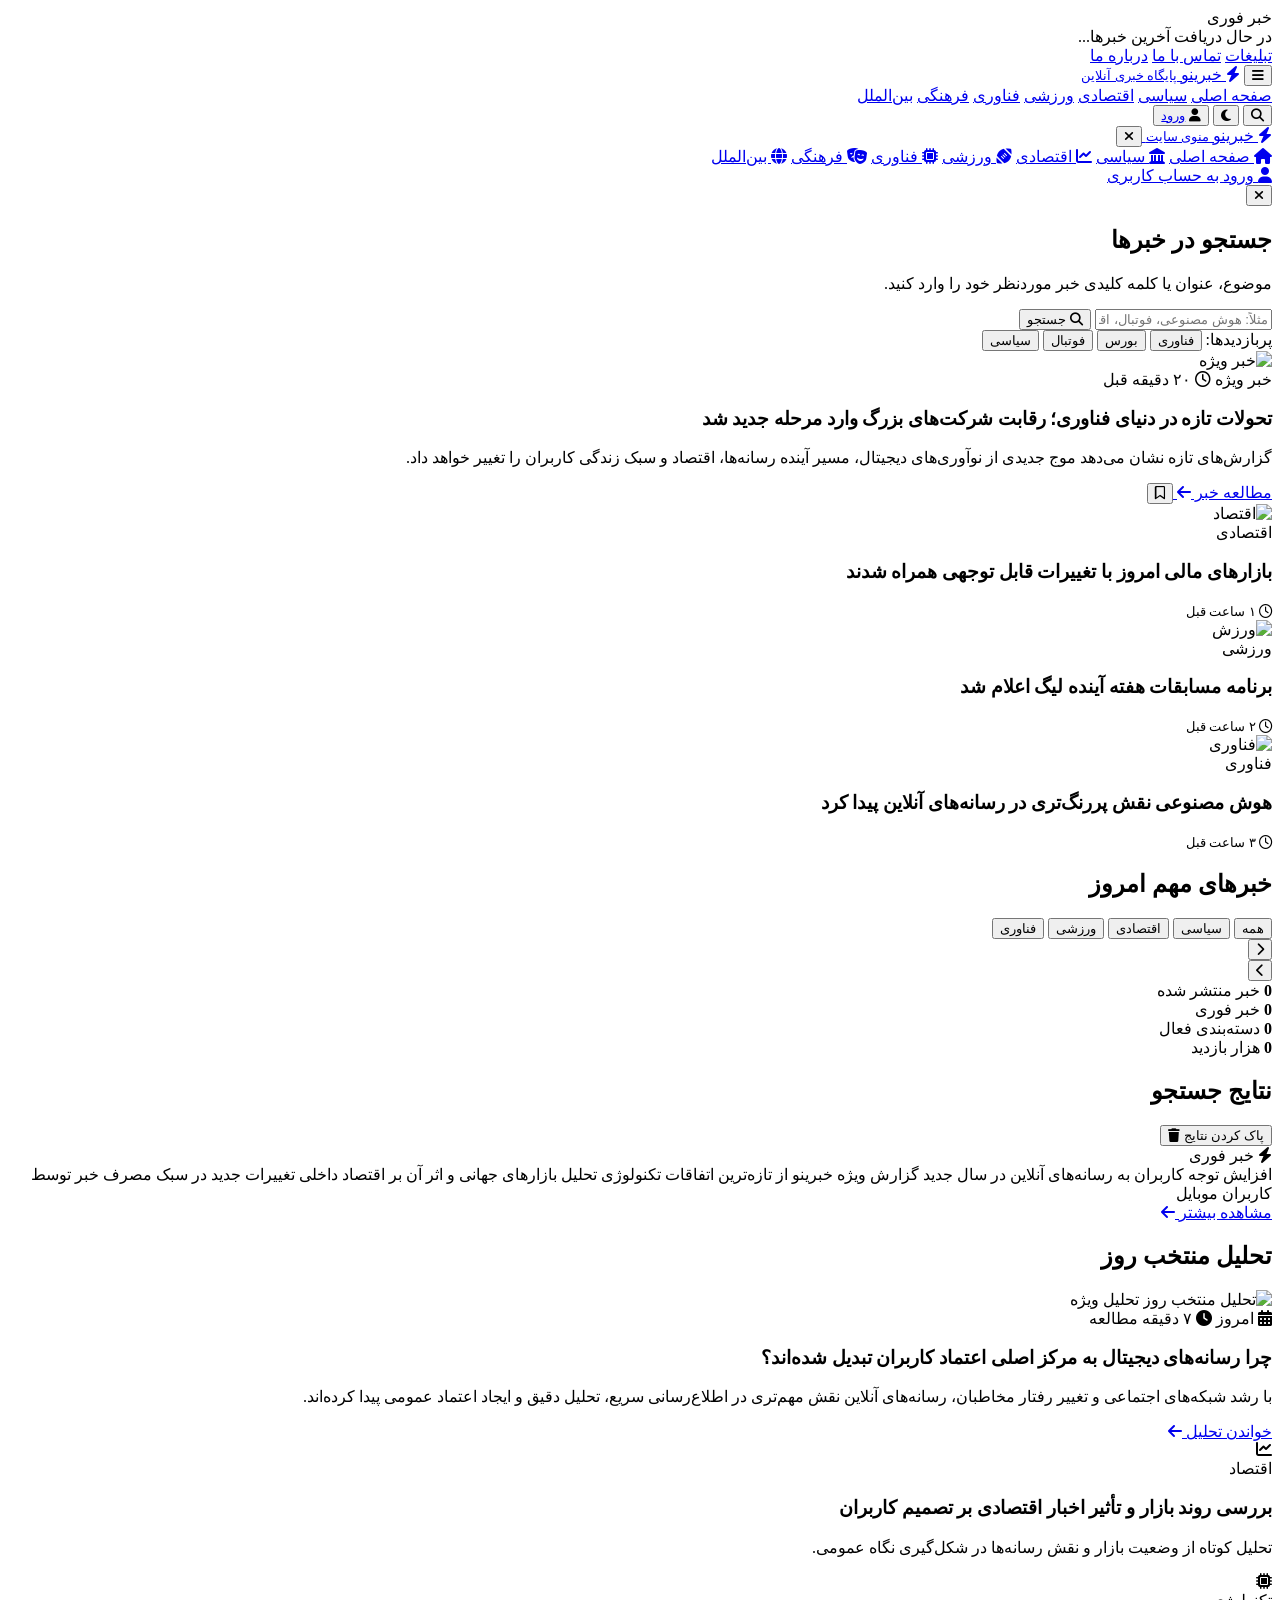
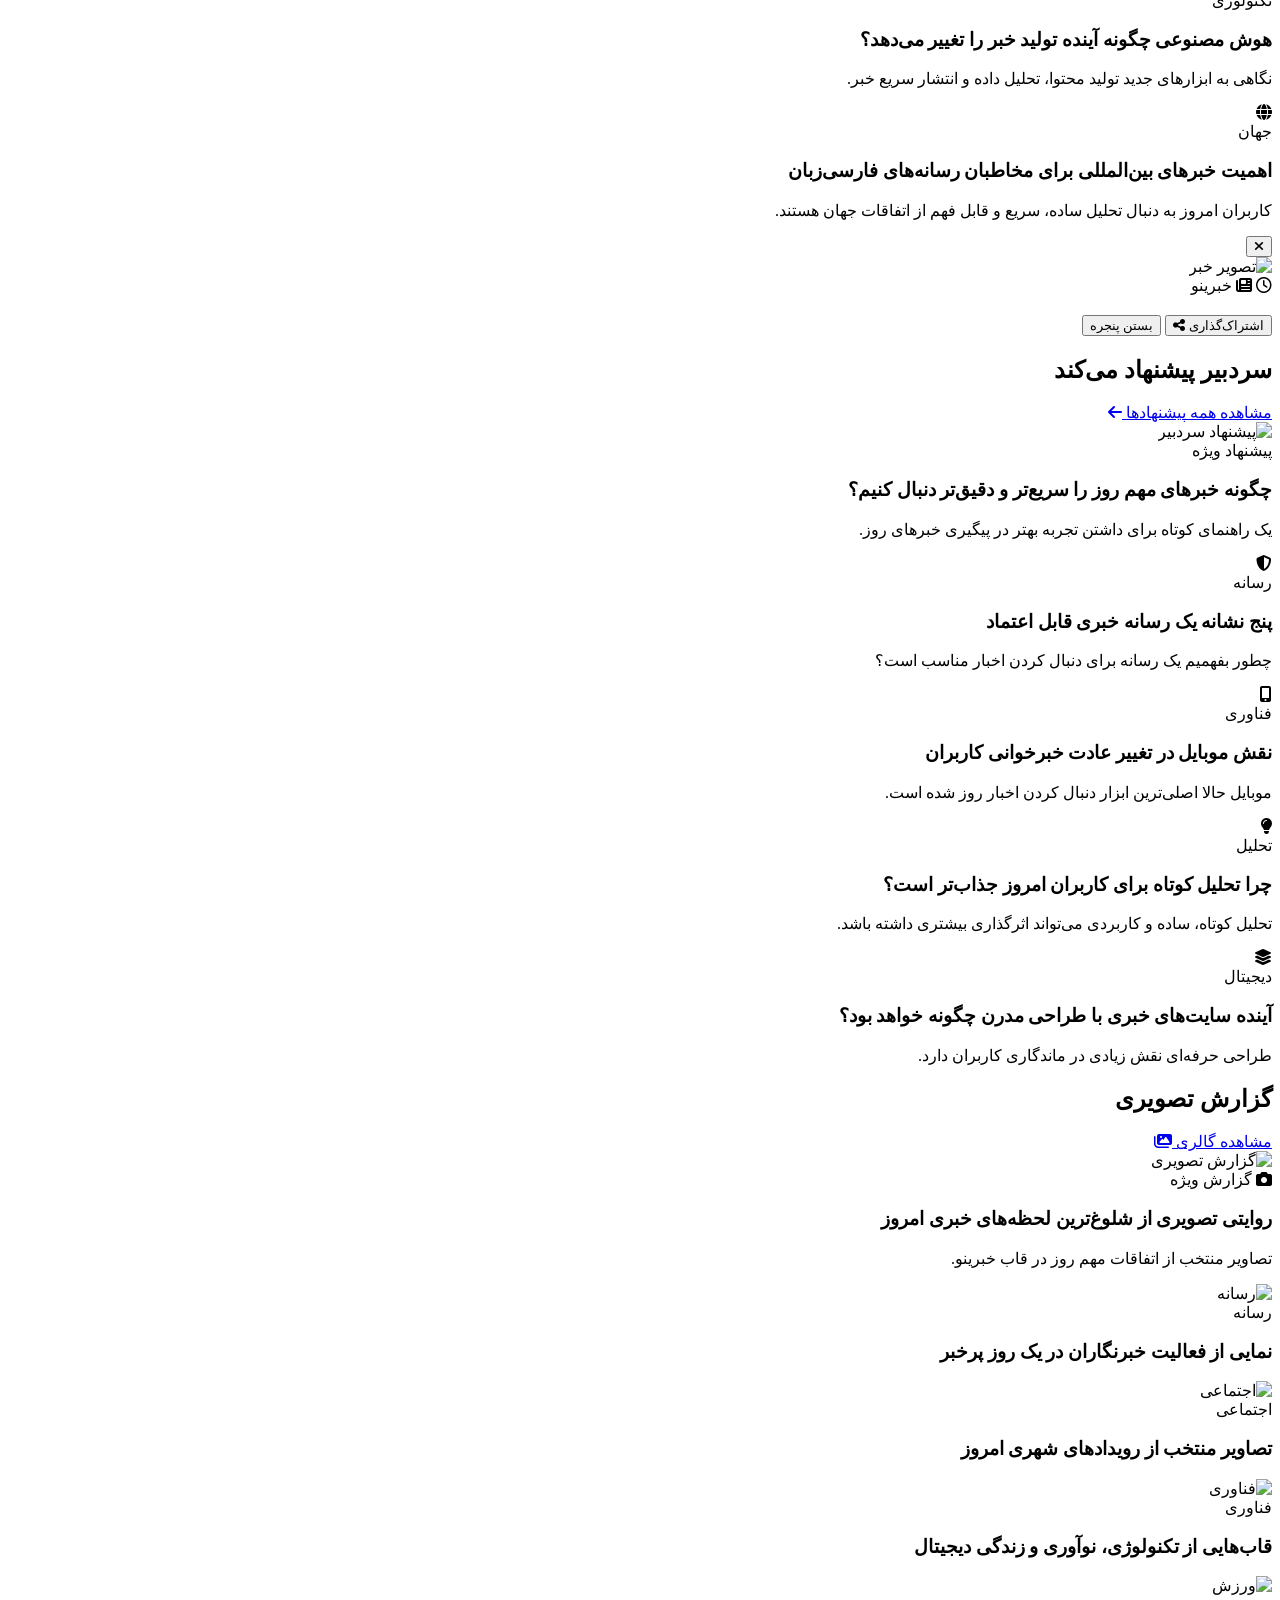
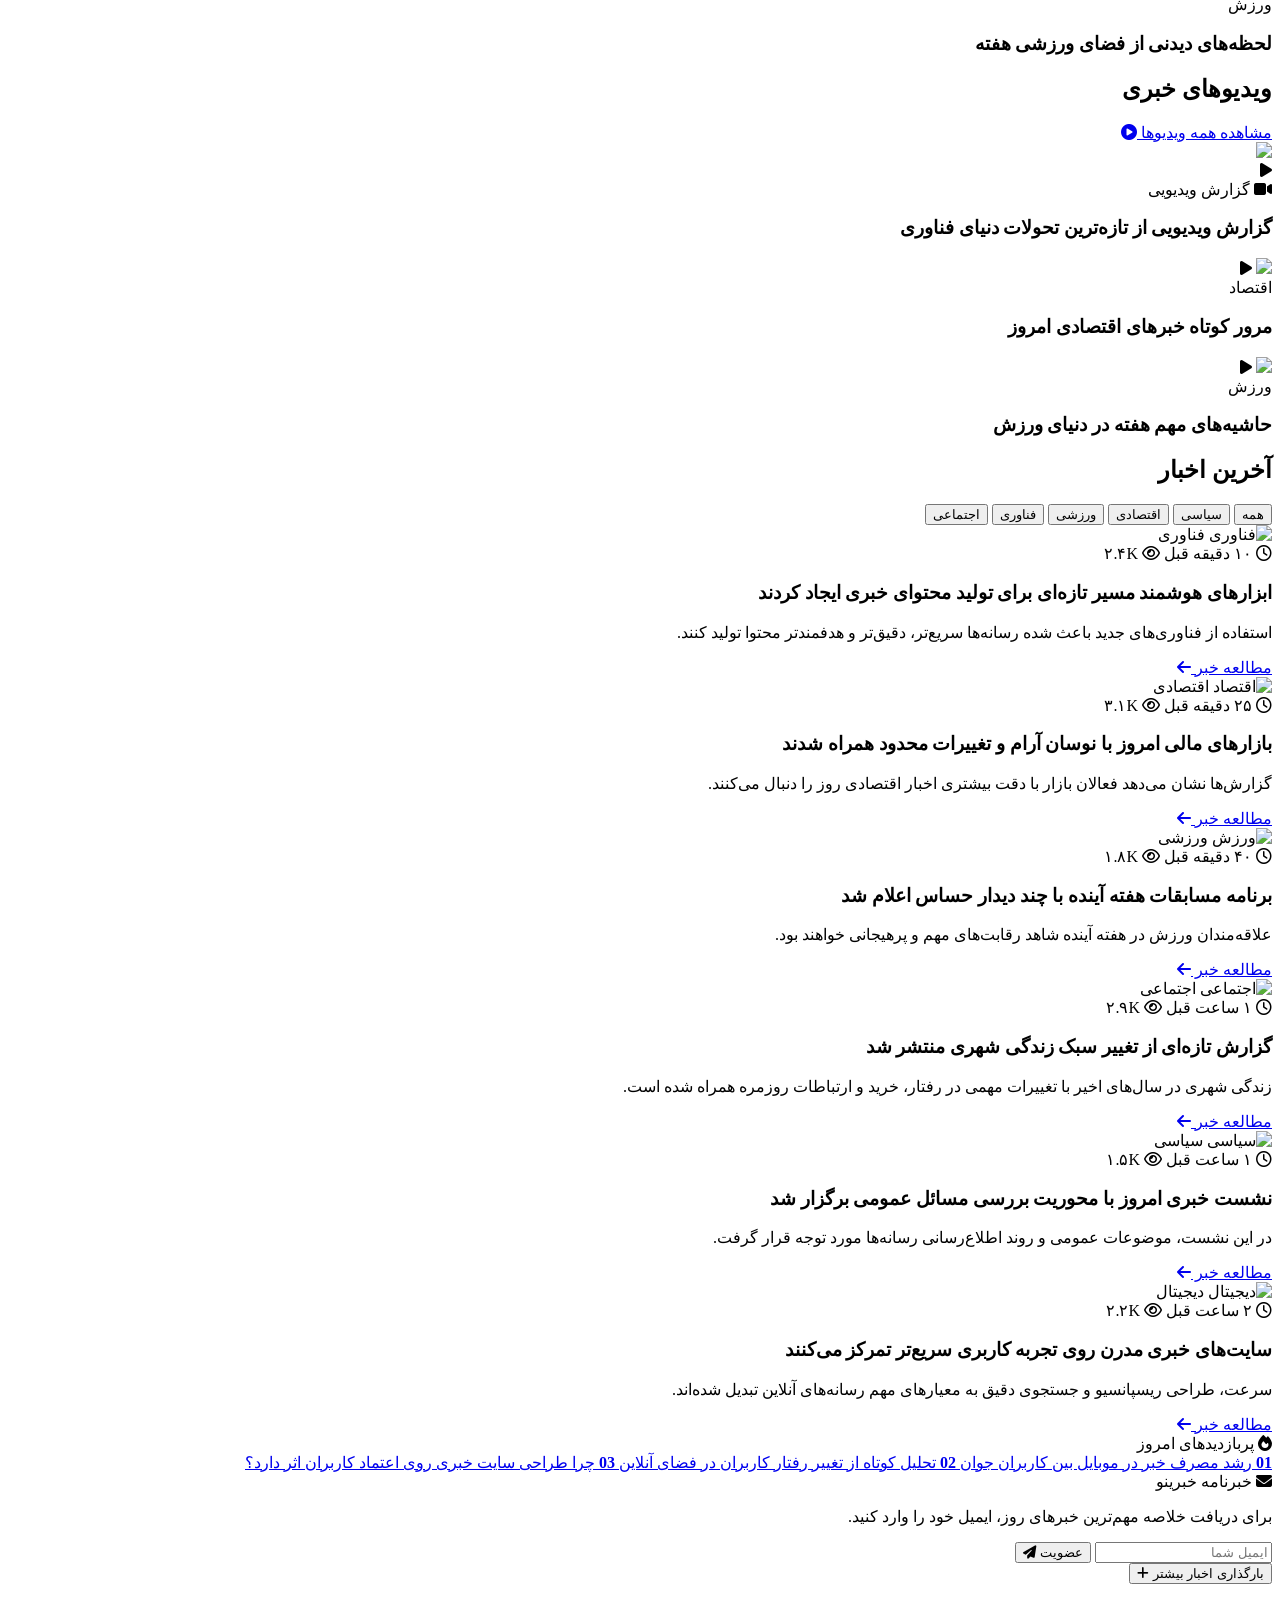
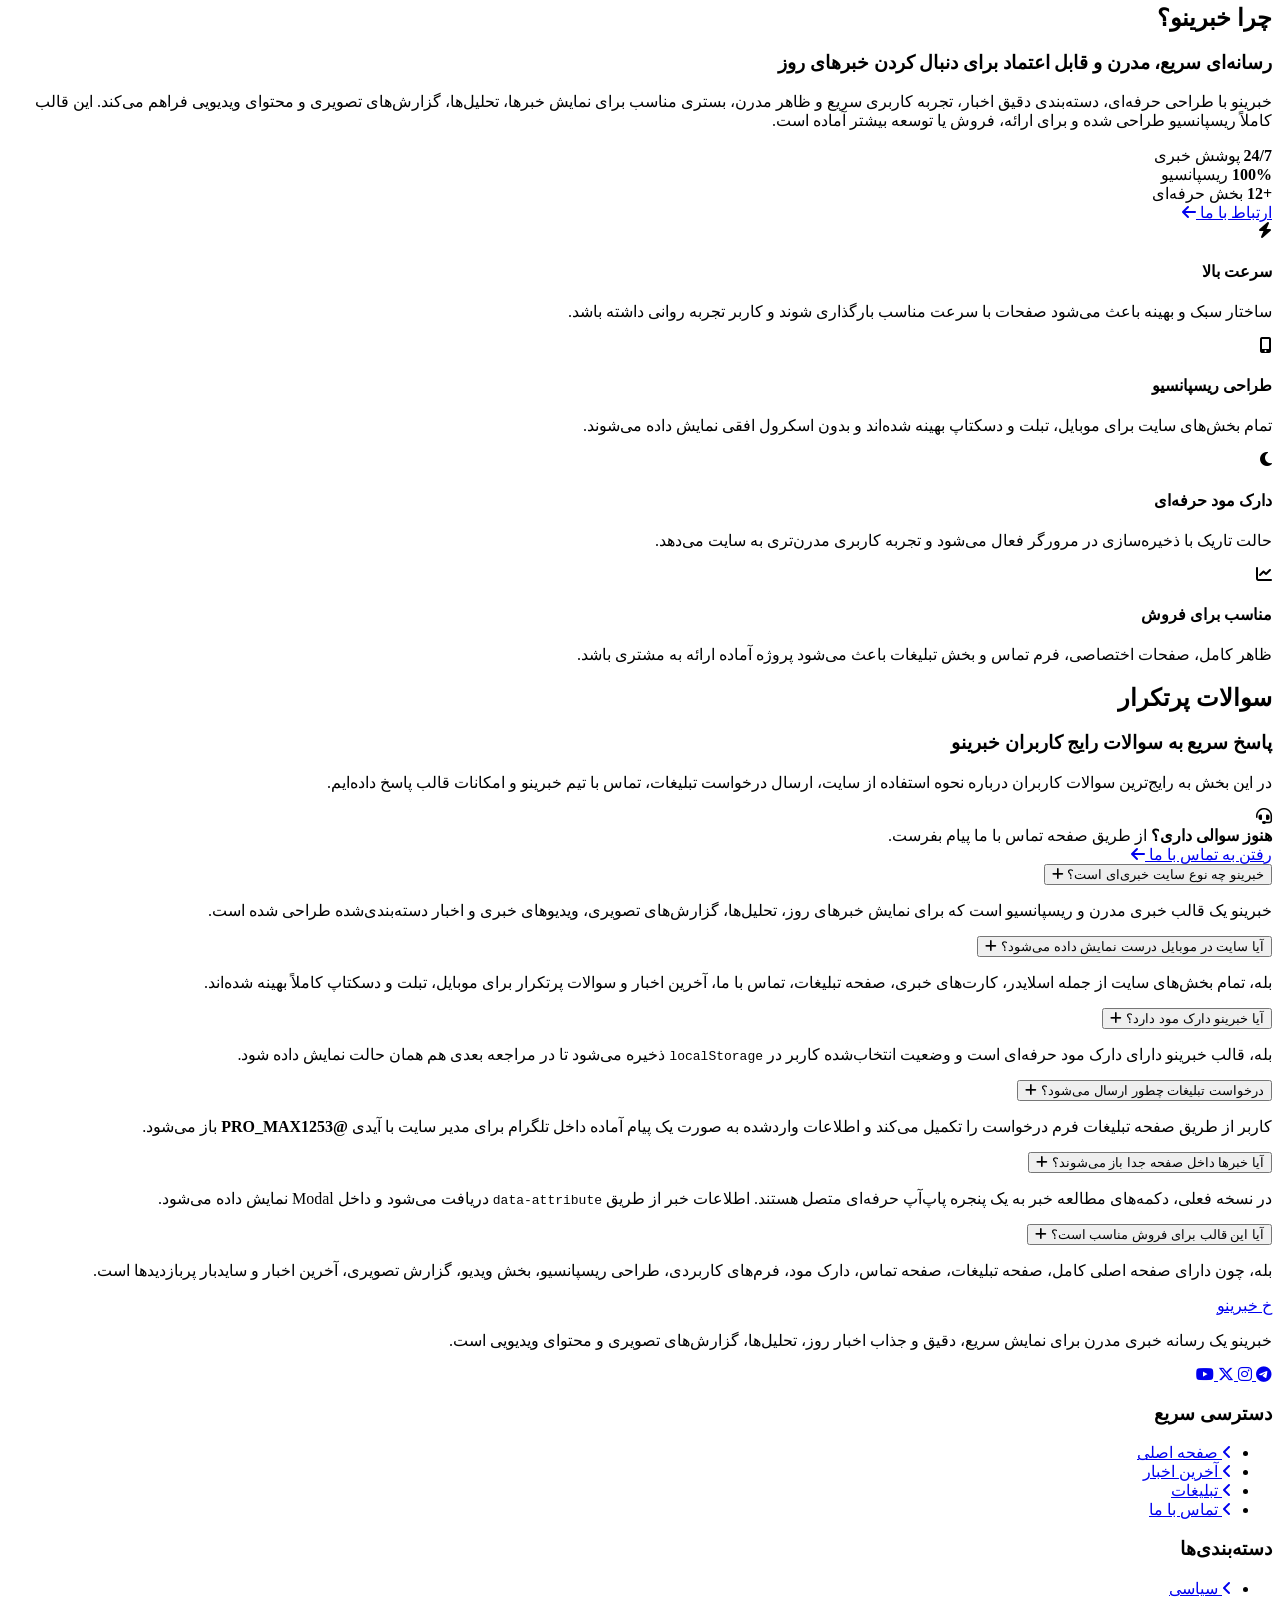
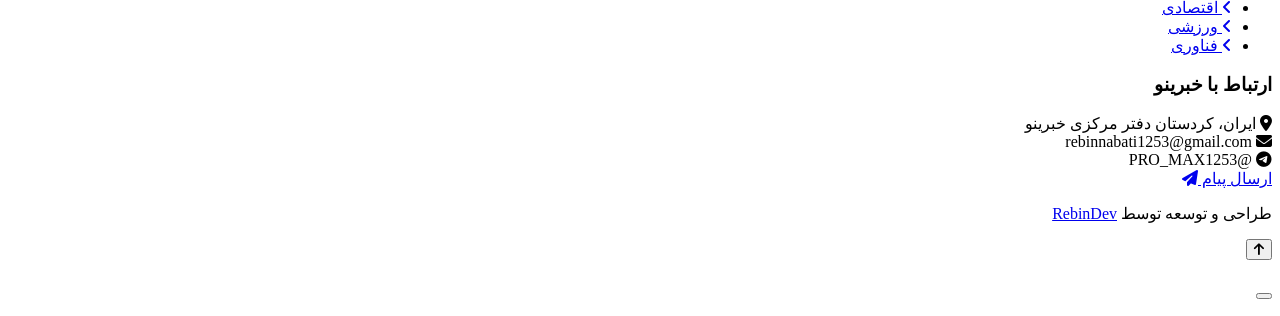
==== index.html @ dbf94654 "Create index.html" ====
<!DOCTYPE html>
<html lang="fa" dir="rtl">
<head>
  <meta charset="UTF-8">
  <meta name="viewport" content="width=device-width, initial-scale=1.0">
  <title>خبرینو | سایت خبری</title>
    <link rel="shortcut icon" href="img/7fa180a9-9b30-492e-a9a8-ea6b69dcfb41 (1).png" type="image/x-icon">
  <link href="https://cdn.jsdelivr.net/npm/bootstrap@5.3.3/dist/css/bootstrap.rtl.min.css" rel="stylesheet">
  <link rel="preconnect" href="https://fonts.googleapis.com">
  <link rel="preconnect" href="https://fonts.gstatic.com" crossorigin>
  <link href="https://fonts.googleapis.com/css2?family=Vazirmatn:wght@300;400;500;600;700;800;900&display=swap" rel="stylesheet">
  <link rel="stylesheet" href="https://cdnjs.cloudflare.com/ajax/libs/font-awesome/6.5.0/css/all.min.css">
  <link rel="stylesheet" href="style.css">
</head>
<body>

  <header class="site-header" id="siteHeader">
    <div class="top-bar">
      <div class="container">
        <div class="top-right">
          <span id="todayDate"></span>
          <span class="breaking-label">خبر فوری</span>
          <div class="breaking-wrapper">
            <div class="breaking-text" id="breakingText">در حال دریافت آخرین خبرها...</div>
          </div>
        </div>

        <div class="top-left">
        <a href="ads.html">تبلیغات</a>
         <a href="contact.html">تماس با ما</a>
          <a href="contact.html">درباره ما</a>
        </div>
      </div>
    </div>

    <div class="main-header">
      <div class="container header-inner">
        <button class="menu-btn" id="menuBtn" type="button">
          <i class="fa-solid fa-bars"></i>
        </button>

        <a href="#" class="logo">
          <span class="logo-icon">
            <i class="fa-solid fa-bolt"></i>
          </span>
          <span class="logo-text">
            خبرینو
            <small>پایگاه خبری آنلاین</small>
          </span>
        </a>

        <nav class="desktop-nav">
          <a href="index.html" class="active">صفحه اصلی</a>
          <a href="#h2-1">سیاسی</a>
          <a href="#h2-1">اقتصادی</a>
          <a href="#h2-1">ورزشی</a>
          <a href="#h2-1">فناوری</a>
          <a href="#h2-1">فرهنگی</a>
          <a href="#h2-1">بین‌الملل</a>
        </nav>

        <div class="header-actions">
          <button class="icon-btn" id="searchBtn" type="button">
            <i class="fa-solid fa-magnifying-glass"></i>
          </button>

          <button class="icon-btn" id="themeBtn" type="button">
            <i class="fa-solid fa-moon"></i>
          </button>

          <button class="login-btn" type="button">
            <i class="fa-solid fa-user"></i>
           <a href="ads.html" class="login-text">ورود</a>
          </button>
        </div>
      </div>
    </div>

    <div class="mobile-menu" id="mobileMenu">
      <div class="mobile-menu-header">
        <a href="#" class="logo">
          <span class="logo-icon">
            <i class="fa-solid fa-bolt"></i>
          </span>
          <span class="logo-text">
            خبرینو
            <small>منوی سایت</small>
          </span>
        </a>

        <button class="close-menu" id="closeMenu" type="button">
          <i class="fa-solid fa-xmark"></i>
        </button>
      </div>

      <nav class="mobile-nav">
        <a href="index.html" class="active"><i class="fa-solid fa-house"></i> صفحه اصلی</a>
        <a href="#h2-1"><i class="fa-solid fa-landmark"></i> سیاسی</a>
        <a href="#h2-1"><i class="fa-solid fa-chart-line"></i> اقتصادی</a>
        <a href="#h2-1"><i class="fa-solid fa-football"></i> ورزشی</a>
        <a href="#h2-1"><i class="fa-solid fa-microchip"></i> فناوری</a>
        <a href="#h2-1"><i class="fa-solid fa-masks-theater"></i> فرهنگی</a>
        <a href="#h2-1"><i class="fa-solid fa-globe"></i> بین‌الملل</a>
      </nav>

      <div class="mobile-extra">
      <a href="ads.html" class="mobile-login">
  <i class="fa-solid fa-user"></i>
  ورود به حساب کاربری
</a>

      </div>
    </div>

    <div class="menu-overlay" id="menuOverlay"></div>

    <div class="search-modal" id="searchModal">
      <div class="search-box">
        <button class="close-search" id="closeSearch" type="button">
          <i class="fa-solid fa-xmark"></i>
        </button>

        <h2>جستجو در خبرها</h2>
        <p>موضوع، عنوان یا کلمه کلیدی خبر موردنظر خود را وارد کنید.</p>

        <form id="searchForm">
          <input type="text" id="searchInput" placeholder="مثلاً: هوش مصنوعی، فوتبال، اقتصاد...">
          <button type="submit">
            <i class="fa-solid fa-magnifying-glass"></i>
            جستجو
          </button>
        </form>

        <div class="search-tags">
          <span>پربازدیدها:</span>
          <button type="button">فناوری</button>
          <button type="button">بورس</button>
          <button type="button">فوتبال</button>
          <button type="button">سیاسی</button>
        </div>
      </div>
    </div>
  </header>

  <main>
    <section class="hero-news">
      <div class="container">
        <div class="hero-grid">
          <article class="featured-news">
            <div class="featured-bg">
              <img src="https://images.unsplash.com/photo-1504711434969-e33886168f5c?auto=format&fit=crop&w=1400&q=80" alt="خبر ویژه">
              <div class="featured-overlay"></div>
            </div>

            <div class="featured-content">
              <div class="news-meta">
                <span class="category-badge">خبر ویژه</span>
                <span><i class="fa-regular fa-clock"></i> ۲۰ دقیقه قبل</span>
              </div>

              <h1>تحولات تازه در دنیای فناوری؛ رقابت شرکت‌های بزرگ وارد مرحله جدید شد</h1>

              <p>
                گزارش‌های تازه نشان می‌دهد موج جدیدی از نوآوری‌های دیجیتال، مسیر آینده رسانه‌ها، اقتصاد و سبک زندگی کاربران را تغییر خواهد داد.
              </p>

              <div class="featured-actions">
             <a href="#" class="read-more-btn open-news-modal"
   data-title="تحولات تازه در دنیای فناوری؛ رقابت شرکت‌های بزرگ وارد مرحله جدید شد"
   data-category="خبر ویژه"
   data-date="۲۰ دقیقه قبل"
   data-image="https://images.unsplash.com/photo-1504711434969-e33886168f5c?auto=format&fit=crop&w=1400&q=80"
   data-text="گزارش‌های تازه نشان می‌دهد موج جدیدی از نوآوری‌های دیجیتال، مسیر آینده رسانه‌ها، اقتصاد و سبک زندگی کاربران را تغییر خواهد داد. شرکت‌های بزرگ فناوری با تمرکز بر هوش مصنوعی، پردازش ابری، ابزارهای هوشمند و سرویس‌های دیجیتال وارد مرحله‌ای تازه از رقابت شده‌اند. این تغییرات می‌تواند روی بازار کار، نحوه تولید محتوا، خدمات آنلاین و حتی شیوه ارتباط کاربران با رسانه‌ها تأثیر مستقیم بگذارد. کارشناسان معتقدند رسانه‌های مدرن باید خود را با این تغییرات هماهنگ کنند تا بتوانند نیاز کاربران را سریع‌تر و دقیق‌تر پاسخ دهند.">
  مطالعه خبر
  <i class="fa-solid fa-arrow-left"></i>
</a>


                <button class="save-news-btn" id="saveFeatured" type="button">
                  <i class="fa-regular fa-bookmark"></i>
                </button>
              </div>
            </div>
          </article>

          <div class="side-news">
            <article class="side-card">
              <img src="https://images.unsplash.com/photo-1520607162513-77705c0f0d4a?auto=format&fit=crop&w=900&q=80" alt="اقتصاد">
              <div>
                <span>اقتصادی</span>
                <h3>بازارهای مالی امروز با تغییرات قابل توجهی همراه شدند</h3>
                <small><i class="fa-regular fa-clock"></i> ۱ ساعت قبل</small>
              </div>
            </article>

            <article class="side-card">
              <img src="https://images.unsplash.com/photo-1517649763962-0c623066013b?auto=format&fit=crop&w=900&q=80" alt="ورزش">
              <div>
                <span>ورزشی</span>
                <h3>برنامه مسابقات هفته آینده لیگ اعلام شد</h3>
                <small><i class="fa-regular fa-clock"></i> ۲ ساعت قبل</small>
              </div>
            </article>

            <article class="side-card">
              <img src="https://images.unsplash.com/photo-1516321318423-f06f85e504b3?auto=format&fit=crop&w=900&q=80" alt="فناوری">
              <div>
                <span>فناوری</span>
                <h3>هوش مصنوعی نقش پررنگ‌تری در رسانه‌های آنلاین پیدا کرد</h3>
                <small><i class="fa-regular fa-clock"></i> ۳ ساعت قبل</small>
              </div>
            </article>
          </div>
        </div>

        <div class="news-control-panel">
          <div class="section-title">
            <span></span>
            <h2 id="h2-1">خبرهای مهم امروز</h2>
          </div>

          <div class="hero-tabs">
            <button class="hero-tab active" data-category="all" type="button">همه</button>
            <button class="hero-tab" data-category="politics" type="button">سیاسی</button>
            <button class="hero-tab" data-category="economy" type="button">اقتصادی</button>
            <button class="hero-tab" data-category="sport" type="button">ورزشی</button>
            <button class="hero-tab" data-category="tech" type="button">فناوری</button>
          </div>
        </div>

        <div class="important-news-wrapper">
          <button class="slider-btn slider-prev" id="importantPrev" type="button">
            <i class="fa-solid fa-chevron-right"></i>
          </button>

          <div class="important-news" id="importantNews"></div>

          <button class="slider-btn slider-next" id="importantNext" type="button">
            <i class="fa-solid fa-chevron-left"></i>
          </button>
        </div>

        <div class="hero-stats row g-3">
          <div class="col-6 col-lg-3">
            <div class="stat-box">
              <strong data-count="128">0</strong>
              <span>خبر منتشر شده</span>
            </div>
          </div>

          <div class="col-6 col-lg-3">
            <div class="stat-box">
              <strong data-count="42">0</strong>
              <span>خبر فوری</span>
            </div>
          </div>

          <div class="col-6 col-lg-3">
            <div class="stat-box">
              <strong data-count="18">0</strong>
              <span>دسته‌بندی فعال</span>
            </div>
          </div>

          <div class="col-6 col-lg-3">
            <div class="stat-box">
              <strong data-count="560">0</strong>
              <span>هزار بازدید</span>
            </div>
          </div>
        </div>

        <div class="search-results-section" id="searchResultsSection">
          <div class="search-results-head">
            <div class="section-title">
              <span></span>
              <h2>نتایج جستجو</h2>
            </div>

            <button class="clear-search-results" id="clearSearchResults" type="button">
              پاک کردن نتایج
              <i class="fa-solid fa-trash"></i>
            </button>
          </div>

          <div class="search-info" id="searchInfo"></div>

          <div class="search-results-grid" id="searchResultsGrid"></div>
        </div>
      </div>
    </section>
  </main>

  <section class="breaking-analysis-section">
  <div class="container">
    <div class="breaking-news-bar">
      <div class="breaking-label">
        <i class="fa-solid fa-bolt"></i>
        خبر فوری
      </div>

      <div class="breaking-content">
        <div class="breaking-track" id="breakingTrack">
          <span>افزایش توجه کاربران به رسانه‌های آنلاین در سال جدید</span>
          <span>گزارش ویژه خبرینو از تازه‌ترین اتفاقات تکنولوژی</span>
          <span>تحلیل بازارهای جهانی و اثر آن بر اقتصاد داخلی</span>
          <span>تغییرات جدید در سبک مصرف خبر توسط کاربران موبایل</span>
        </div>
      </div>

      <a href="#" class="breaking-more">
        مشاهده بیشتر
        <i class="fa-solid fa-arrow-left"></i>
      </a>
    </div>

    <div class="section-title analysis-title">
      <span></span>
      <h2>تحلیل منتخب روز</h2>
    </div>

    <div class="row g-4">
      <div class="col-lg-6">
        <article class="main-analysis-card">
          <div class="main-analysis-image">
            <img src="https://images.unsplash.com/photo-1495020689067-958852a7765e?auto=format&fit=crop&w=1100&q=80" alt="تحلیل منتخب روز">
            <span>تحلیل ویژه</span>
          </div>

          <div class="main-analysis-content">
            <div class="news-meta">
              <span>
                <i class="fa-solid fa-calendar-days"></i>
                امروز
              </span>
              <span>
                <i class="fa-solid fa-clock"></i>
                ۷ دقیقه مطالعه
              </span>
            </div>

            <h3>چرا رسانه‌های دیجیتال به مرکز اصلی اعتماد کاربران تبدیل شده‌اند؟</h3>

            <p>
              با رشد شبکه‌های اجتماعی و تغییر رفتار مخاطبان، رسانه‌های آنلاین نقش مهم‌تری در اطلاع‌رسانی سریع، تحلیل دقیق و ایجاد اعتماد عمومی پیدا کرده‌اند.
            </p>

         <a href="#" class="analysis-read-more open-news-modal"
   data-title="چرا رسانه‌های دیجیتال به مرکز اصلی اعتماد کاربران تبدیل شده‌اند؟"
   data-category="تحلیل ویژه"
   data-date="امروز"
   data-image="https://images.unsplash.com/photo-1495020689067-958852a7765e?auto=format&fit=crop&w=1100&q=80"
   data-text="با رشد شبکه‌های اجتماعی و تغییر رفتار مخاطبان، رسانه‌های آنلاین نقش مهم‌تری در اطلاع‌رسانی سریع، تحلیل دقیق و ایجاد اعتماد عمومی پیدا کرده‌اند. کاربران امروز فقط به دنبال دریافت سریع خبر نیستند، بلکه انتظار دارند رسانه‌ها بتوانند اطلاعات را ساده، شفاف، قابل بررسی و همراه با تحلیل ارائه دهند. از طرفی افزایش حجم اطلاعات در فضای دیجیتال باعث شده اعتماد به منابع خبری معتبر اهمیت بیشتری پیدا کند. رسانه‌هایی که طراحی حرفه‌ای، دسته‌بندی درست، سرعت مناسب و محتوای قابل فهم داشته باشند، شانس بیشتری برای تبدیل شدن به مرجع خبری کاربران دارند. خبرینو با تمرکز روی تجربه کاربری، انتشار منظم اخبار و نمایش جذاب محتوا تلاش می‌کند همین اعتماد را در میان مخاطبان خود ایجاد کند.">
  خواندن تحلیل
  <i class="fa-solid fa-arrow-left"></i>
</a>

          </div>
        </article>
      </div>

      <div class="col-lg-6">
        <div class="side-analysis-list">
          <article class="side-analysis-card">
            <div class="side-analysis-icon">
              <i class="fa-solid fa-chart-line"></i>
            </div>

            <div>
              <span>اقتصاد</span>
              <h3>بررسی روند بازار و تأثیر اخبار اقتصادی بر تصمیم کاربران</h3>
              <p>تحلیل کوتاه از وضعیت بازار و نقش رسانه‌ها در شکل‌گیری نگاه عمومی.</p>
            </div>
          </article>

          <article class="side-analysis-card">
            <div class="side-analysis-icon">
              <i class="fa-solid fa-microchip"></i>
            </div>

            <div>
              <span>تکنولوژی</span>
              <h3>هوش مصنوعی چگونه آینده تولید خبر را تغییر می‌دهد؟</h3>
              <p>نگاهی به ابزارهای جدید تولید محتوا، تحلیل داده و انتشار سریع خبر.</p>
            </div>
          </article>

          <article class="side-analysis-card">
            <div class="side-analysis-icon">
              <i class="fa-solid fa-globe"></i>
            </div>

            <div>
              <span>جهان</span>
              <h3>اهمیت خبرهای بین‌المللی برای مخاطبان رسانه‌های فارسی‌زبان</h3>
              <p>کاربران امروز به دنبال تحلیل ساده، سریع و قابل فهم از اتفاقات جهان هستند.</p>
            </div>
          </article>
        </div>
      </div>
    </div>
  </div>
</section>

<div class="news-modal-overlay" id="newsModalOverlay">
  <div class="news-modal-box">
    <button class="news-modal-close" id="newsModalClose" type="button">
      <i class="fa-solid fa-xmark"></i>
    </button>

    <div class="news-modal-image">
      <img src="" alt="تصویر خبر" id="newsModalImage">
      <span id="newsModalCategory"></span>
    </div>

    <div class="news-modal-content">
      <div class="news-modal-meta">
        <span>
          <i class="fa-regular fa-clock"></i>
          <span id="newsModalDate"></span>
        </span>

        <span>
          <i class="fa-solid fa-newspaper"></i>
          خبرینو
        </span>
      </div>

      <h2 id="newsModalTitle"></h2>

      <p id="newsModalText"></p>

      <div class="news-modal-actions">
        <button class="news-modal-share" id="newsModalShare" type="button">
          اشتراک‌گذاری
          <i class="fa-solid fa-share-nodes"></i>
        </button>

        <button class="news-modal-close-btn" id="newsModalCloseBtn" type="button">
          بستن پنجره
        </button>
      </div>
    </div>
  </div>
</div>

<section class="editor-picks-section">
  <div class="container">
    <div class="editor-picks-head">
      <div class="section-title">
        <span></span>
        <h2>سردبیر پیشنهاد می‌کند</h2>
      </div>

      <a href="#" class="editor-all-link">
        مشاهده همه پیشنهادها
        <i class="fa-solid fa-arrow-left"></i>
      </a>
    </div>

    <div class="editor-picks-grid">
      <article class="editor-main-card open-news-modal"
         data-title="چگونه خبرهای مهم روز را سریع‌تر و دقیق‌تر دنبال کنیم؟"
         data-category="پیشنهاد سردبیر"
         data-date="امروز"
         data-image="https://images.unsplash.com/photo-1504711434969-e33886168f5c?auto=format&fit=crop&w=1200&q=80"
         data-text="در دنیای امروز که حجم اطلاعات بسیار زیاد شده، کاربران نیاز دارند خبرهای مهم را سریع، دقیق و قابل اعتماد دریافت کنند. استفاده از رسانه‌هایی که دسته‌بندی مشخص، تیترهای شفاف، خلاصه‌های کاربردی و تحلیل‌های کوتاه ارائه می‌دهند، می‌تواند تجربه دنبال کردن اخبار را ساده‌تر کند. خبرینو تلاش می‌کند با ساختار مدرن و نمایش حرفه‌ای محتوا، مسیر دسترسی به اخبار مهم را برای کاربران راحت‌تر کند.">
        <img src="https://images.unsplash.com/photo-1504711434969-e33886168f5c?auto=format&fit=crop&w=1200&q=80" alt="پیشنهاد سردبیر">

        <div class="editor-main-overlay"></div>

        <div class="editor-main-content">
          <span>پیشنهاد ویژه</span>
          <h3>چگونه خبرهای مهم روز را سریع‌تر و دقیق‌تر دنبال کنیم؟</h3>
          <p>یک راهنمای کوتاه برای داشتن تجربه بهتر در پیگیری خبرهای روز.</p>
        </div>
      </article>

      <div class="editor-side-grid">
        <article class="editor-pick-card open-news-modal"
           data-title="پنج نشانه یک رسانه خبری قابل اعتماد"
           data-category="رسانه"
           data-date="امروز"
           data-image="https://images.unsplash.com/photo-1495020689067-958852a7765e?auto=format&fit=crop&w=900&q=80"
           data-text="یک رسانه خبری قابل اعتماد باید اطلاعات را دقیق، شفاف، به‌روز و قابل بررسی منتشر کند. تیترهای روشن، پرهیز از بزرگ‌نمایی، ارائه زمینه کافی برای فهم خبر و توجه به تجربه کاربری از نشانه‌های مهم یک رسانه حرفه‌ای هستند.">
          <div class="editor-pick-icon">
            <i class="fa-solid fa-shield-halved"></i>
          </div>

          <div>
            <span>رسانه</span>
            <h3>پنج نشانه یک رسانه خبری قابل اعتماد</h3>
            <p>چطور بفهمیم یک رسانه برای دنبال کردن اخبار مناسب است؟</p>
          </div>
        </article>

        <article class="editor-pick-card open-news-modal"
           data-title="نقش موبایل در تغییر عادت خبرخوانی کاربران"
           data-category="فناوری"
           data-date="امروز"
           data-image="https://images.unsplash.com/photo-1516321318423-f06f85e504b3?auto=format&fit=crop&w=900&q=80"
           data-text="با افزایش استفاده از موبایل، کاربران انتظار دارند خبرها را سریع، خلاصه و با طراحی مناسب صفحه کوچک دریافت کنند. رسانه‌هایی که تجربه موبایلی بهتری ارائه می‌دهند، شانس بیشتری برای جذب و حفظ مخاطب دارند.">
          <div class="editor-pick-icon">
            <i class="fa-solid fa-mobile-screen-button"></i>
          </div>

          <div>
            <span>فناوری</span>
            <h3>نقش موبایل در تغییر عادت خبرخوانی کاربران</h3>
            <p>موبایل حالا اصلی‌ترین ابزار دنبال کردن اخبار روز شده است.</p>
          </div>
        </article>

        <article class="editor-pick-card open-news-modal"
           data-title="چرا تحلیل کوتاه برای کاربران امروز جذاب‌تر است؟"
           data-category="تحلیل"
           data-date="امروز"
           data-image="https://images.unsplash.com/photo-1557804506-669a67965ba0?auto=format&fit=crop&w=900&q=80"
           data-text="کاربران امروز زمان محدودی برای مطالعه دارند و معمولاً به دنبال محتوایی هستند که در مدت کوتاه، تصویر روشنی از موضوع ارائه دهد. تحلیل‌های کوتاه و کاربردی می‌توانند به مخاطب کمک کنند سریع‌تر تصمیم بگیرد و بهتر موضوع را بفهمد.">
          <div class="editor-pick-icon">
            <i class="fa-solid fa-lightbulb"></i>
          </div>

          <div>
            <span>تحلیل</span>
            <h3>چرا تحلیل کوتاه برای کاربران امروز جذاب‌تر است؟</h3>
            <p>تحلیل کوتاه، ساده و کاربردی می‌تواند اثرگذاری بیشتری داشته باشد.</p>
          </div>
        </article>

        <article class="editor-pick-card open-news-modal"
           data-title="آینده سایت‌های خبری با طراحی مدرن چگونه خواهد بود؟"
           data-category="دیجیتال"
           data-date="امروز"
           data-image="https://images.unsplash.com/photo-1497366754035-f200968a6e72?auto=format&fit=crop&w=900&q=80"
           data-text="سایت‌های خبری آینده باید سریع، ریسپانسیو، قابل اعتماد و کاربرپسند باشند. طراحی مدرن، دسته‌بندی دقیق محتوا، دارک مود، جستجوی پیشرفته و نمایش هوشمند اخبار می‌تواند تجربه کاربر را به شکل چشمگیری بهتر کند.">
          <div class="editor-pick-icon">
            <i class="fa-solid fa-layer-group"></i>
          </div>

          <div>
            <span>دیجیتال</span>
            <h3>آینده سایت‌های خبری با طراحی مدرن چگونه خواهد بود؟</h3>
            <p>طراحی حرفه‌ای نقش زیادی در ماندگاری کاربران دارد.</p>
          </div>
        </article>
      </div>
    </div>
  </div>
</section>
<section class="photo-report-section">
  <div class="container">
    <div class="photo-report-head">
      <div class="section-title">
        <span></span>
        <h2>گزارش تصویری</h2>
      </div>

      <a href="#h2-1" class="photo-report-link">
        مشاهده گالری
        <i class="fa-solid fa-images"></i>
      </a>
    </div>

    <div class="photo-report-grid">
      <article class="photo-report-main open-news-modal"
         data-title="روایتی تصویری از شلوغ‌ترین لحظه‌های خبری امروز"
         data-category="گزارش تصویری"
         data-date="امروز"
         data-image="https://images.unsplash.com/photo-1495020689067-958852a7765e?auto=format&fit=crop&w=1200&q=80"
         data-text="گزارش تصویری امروز خبرینو نگاهی دارد به لحظه‌هایی که بیشترین توجه کاربران و رسانه‌ها را به خود جلب کرده‌اند. تصاویر خبری می‌توانند روایت متفاوتی از اتفاقات ارائه دهند و گاهی یک تصویر، بهتر از چندین خط متن، حال‌وهوای یک رویداد را منتقل می‌کند.">
        <img src="https://images.unsplash.com/photo-1495020689067-958852a7765e?auto=format&fit=crop&w=1200&q=80" alt="گزارش تصویری">

        <div class="photo-main-overlay"></div>

        <div class="photo-main-content">
          <span>
            <i class="fa-solid fa-camera"></i>
            گزارش ویژه
          </span>

          <h3>روایتی تصویری از شلوغ‌ترین لحظه‌های خبری امروز</h3>

          <p>تصاویر منتخب از اتفاقات مهم روز در قاب خبرینو.</p>
        </div>
      </article>

      <div class="photo-report-side">
        <article class="photo-card open-news-modal"
           data-title="نمایی از فعالیت خبرنگاران در یک روز پرخبر"
           data-category="رسانه"
           data-date="امروز"
           data-image="https://images.unsplash.com/photo-1504711434969-e33886168f5c?auto=format&fit=crop&w=900&q=80"
           data-text="فعالیت خبرنگاران در روزهای پرخبر نقش مهمی در انتقال سریع و دقیق اطلاعات دارد. این گزارش تصویری بخشی از فضای کاری رسانه‌ها، تحریریه‌ها و لحظه‌های انتشار خبر را نمایش می‌دهد.">
          <img src="https://images.unsplash.com/photo-1504711434969-e33886168f5c?auto=format&fit=crop&w=900&q=80" alt="رسانه">

          <div class="photo-card-content">
            <span>رسانه</span>
            <h3>نمایی از فعالیت خبرنگاران در یک روز پرخبر</h3>
          </div>
        </article>

        <article class="photo-card open-news-modal"
           data-title="تصاویر منتخب از رویدادهای شهری امروز"
           data-category="اجتماعی"
           data-date="امروز"
           data-image="https://images.unsplash.com/photo-1494526585095-c41746248156?auto=format&fit=crop&w=900&q=80"
           data-text="رویدادهای شهری همیشه بخشی مهم از اخبار روز هستند. در این گزارش، چند تصویر منتخب از فضای شهر، مردم و لحظه‌های اجتماعی امروز را مرور می‌کنیم.">
          <img src="https://images.unsplash.com/photo-1494526585095-c41746248156?auto=format&fit=crop&w=900&q=80" alt="اجتماعی">

          <div class="photo-card-content">
            <span>اجتماعی</span>
            <h3>تصاویر منتخب از رویدادهای شهری امروز</h3>
          </div>
        </article>

        <article class="photo-card open-news-modal"
           data-title="قاب‌هایی از تکنولوژی، نوآوری و زندگی دیجیتال"
           data-category="فناوری"
           data-date="امروز"
           data-image="https://images.unsplash.com/photo-1516321318423-f06f85e504b3?auto=format&fit=crop&w=900&q=80"
           data-text="فناوری امروز فقط در دستگاه‌ها خلاصه نمی‌شود؛ بلکه سبک زندگی، ارتباطات، کار و حتی رسانه‌ها را تغییر داده است. این گزارش تصویری نگاهی دارد به جلوه‌هایی از زندگی دیجیتال.">
          <img src="https://images.unsplash.com/photo-1516321318423-f06f85e504b3?auto=format&fit=crop&w=900&q=80" alt="فناوری">

          <div class="photo-card-content">
            <span>فناوری</span>
            <h3>قاب‌هایی از تکنولوژی، نوآوری و زندگی دیجیتال</h3>
          </div>
        </article>

        <article class="photo-card open-news-modal"
           data-title="لحظه‌های دیدنی از فضای ورزشی هفته"
           data-category="ورزش"
           data-date="امروز"
           data-image="https://images.unsplash.com/photo-1517649763962-0c623066013b?auto=format&fit=crop&w=900&q=80"
           data-text="ورزش همیشه پر از لحظه‌های هیجان‌انگیز و تماشایی است. در این گزارش تصویری، چند قاب منتخب از اتفاقات ورزشی هفته را مرور می‌کنیم.">
          <img src="https://images.unsplash.com/photo-1517649763962-0c623066013b?auto=format&fit=crop&w=900&q=80" alt="ورزش">

          <div class="photo-card-content">
            <span>ورزش</span>
            <h3>لحظه‌های دیدنی از فضای ورزشی هفته</h3>
          </div>
        </article>
      </div>
    </div>
  </div>
</section>

<section class="video-news-section">
  <div class="container">
    <div class="video-news-head">
      <div class="section-title"><span></span><h2>ویدیوهای خبری</h2></div>
      <a href="#" class="video-news-link">مشاهده همه ویدیوها <i class="fa-solid fa-circle-play"></i></a>
    </div>
    <div class="video-news-grid">
      <article class="video-main-card open-news-modal" data-title="گزارش ویدیویی از تحولات فناوری" data-category="تکنولوژی" data-video="https://www.w3schools.com/html/mov_bbb.mp4" data-is-video="true" data-text="گزارش تحولات جدید فناوری در شرکت‌های بزرگ.">
        <img src="https://images.unsplash.com/photo-1516321318423-f06f85e504b3?auto=format&fit=crop&w=1200&q=80">
        <div class="video-main-overlay"></div>
        <div class="video-play-btn"><i class="fa-solid fa-play"></i></div>
        <div class="video-main-content">
          <span><i class="fa-solid fa-video"></i> گزارش ویدیویی</span>
          <h3>گزارش ویدیویی از تازه‌ترین تحولات دنیای فناوری</h3>
        </div>
      </article>
      <div class="video-side-list">
        <article class="video-small-card open-news-modal" data-title="مرور اخبار اقتصادی" data-category="اقتصاد" data-video="https://vjs.zencdn.net/v/oceans.mp4" data-is-video="true" data-text="تحلیل کوتاه از بازار مالی امروز.">
          <div class="video-small-image">
            <img src="https://images.unsplash.com/photo-1520607162513-77705c0f0d4a?auto=format&fit=crop&w=900&q=80">
            <i class="fa-solid fa-play"></i>
          </div>
          <div class="video-small-content">
            <span>اقتصاد</span>
            <h3>مرور کوتاه خبرهای اقتصادی امروز</h3>
          </div>
        </article>
        <article class="video-small-card open-news-modal" data-title="حواشی ورزشی هفته" data-category="ورزش" data-video="https://www.w3schools.com/html/movie.mp4" data-is-video="true" data-text="اتفاقات مهم دنیای ورزش.">
          <div class="video-small-image">
            <img src="https://images.unsplash.com/photo-1517649763962-0c623066013b?auto=format&fit=crop&w=900&q=80">
            <i class="fa-solid fa-play"></i>
          </div>
          <div class="video-small-content">
            <span>ورزش</span>
            <h3>حاشیه‌های مهم هفته در دنیای ورزش</h3>
          </div>
        </article>
      </div>
    </div>
  </div>
</section>



<section class="latest-news-section" id="latestNews">
  <div class="container">
    <div class="latest-news-head">
      <div class="section-title">
        <span></span>
        <h2>آخرین اخبار</h2>
      </div>

      <div class="latest-filter-buttons">
        <button class="latest-filter active" data-filter="all" type="button">همه</button>
        <button class="latest-filter" data-filter="politics" type="button">سیاسی</button>
        <button class="latest-filter" data-filter="economy" type="button">اقتصادی</button>
        <button class="latest-filter" data-filter="sport" type="button">ورزشی</button>
        <button class="latest-filter" data-filter="tech" type="button">فناوری</button>
        <button class="latest-filter" data-filter="society" type="button">اجتماعی</button>
      </div>
    </div>

    <div class="latest-news-layout">
      <div class="latest-news-grid" id="latestNewsGrid">
        <article class="latest-news-card" data-category="tech">
          <div class="latest-news-image">
            <img src="https://images.unsplash.com/photo-1516321318423-f06f85e504b3?auto=format&fit=crop&w=900&q=80" alt="فناوری">
            <span>فناوری</span>
          </div>

          <div class="latest-news-content">
            <div class="latest-news-meta">
              <span>
                <i class="fa-regular fa-clock"></i>
                ۱۰ دقیقه قبل
              </span>
              <span>
                <i class="fa-regular fa-eye"></i>
                ۲.۴K
              </span>
            </div>

            <h3>ابزارهای هوشمند مسیر تازه‌ای برای تولید محتوای خبری ایجاد کردند</h3>

            <p>
              استفاده از فناوری‌های جدید باعث شده رسانه‌ها سریع‌تر، دقیق‌تر و هدفمندتر محتوا تولید کنند.
            </p>

            <a href="#" class="latest-read-btn open-news-modal"
               data-title="ابزارهای هوشمند مسیر تازه‌ای برای تولید محتوای خبری ایجاد کردند"
               data-category="فناوری"
               data-date="۱۰ دقیقه قبل"
               data-image="https://images.unsplash.com/photo-1516321318423-f06f85e504b3?auto=format&fit=crop&w=900&q=80"
               data-text="ابزارهای هوشمند در سال‌های اخیر نقش مهمی در تولید، تحلیل و انتشار محتوای خبری پیدا کرده‌اند. رسانه‌های آنلاین با کمک این فناوری‌ها می‌توانند روند بررسی داده‌ها، دسته‌بندی اخبار و انتشار محتوا را سریع‌تر انجام دهند. این تغییرات باعث می‌شود کاربران خبرها را با سرعت بیشتر و ساختاری دقیق‌تر دریافت کنند.">
              مطالعه خبر
              <i class="fa-solid fa-arrow-left"></i>
            </a>
          </div>
        </article>

        <article class="latest-news-card" data-category="economy">
          <div class="latest-news-image">
            <img src="https://images.unsplash.com/photo-1520607162513-77705c0f0d4a?auto=format&fit=crop&w=900&q=80" alt="اقتصاد">
            <span>اقتصادی</span>
          </div>

          <div class="latest-news-content">
            <div class="latest-news-meta">
              <span>
                <i class="fa-regular fa-clock"></i>
                ۲۵ دقیقه قبل
              </span>
              <span>
                <i class="fa-regular fa-eye"></i>
                ۳.۱K
              </span>
            </div>

            <h3>بازارهای مالی امروز با نوسان آرام و تغییرات محدود همراه شدند</h3>

            <p>
              گزارش‌ها نشان می‌دهد فعالان بازار با دقت بیشتری اخبار اقتصادی روز را دنبال می‌کنند.
            </p>

            <a href="#" class="latest-read-btn open-news-modal"
               data-title="بازارهای مالی امروز با نوسان آرام و تغییرات محدود همراه شدند"
               data-category="اقتصادی"
               data-date="۲۵ دقیقه قبل"
               data-image="https://images.unsplash.com/photo-1520607162513-77705c0f0d4a?auto=format&fit=crop&w=900&q=80"
               data-text="بازارهای مالی امروز با روندی نسبتاً آرام دنبال شدند و تغییرات محدود در برخی شاخص‌ها دیده شد. کارشناسان معتقدند تصمیم‌گیری فعالان اقتصادی در چنین شرایطی بیشتر به تحلیل اخبار، داده‌های رسمی و چشم‌انداز کوتاه‌مدت بازار بستگی دارد. رسانه‌ها نیز نقش مهمی در ساده‌سازی و انتقال درست این اطلاعات به کاربران دارند.">
              مطالعه خبر
              <i class="fa-solid fa-arrow-left"></i>
            </a>
          </div>
        </article>

        <article class="latest-news-card" data-category="sport">
          <div class="latest-news-image">
            <img src="https://images.unsplash.com/photo-1517649763962-0c623066013b?auto=format&fit=crop&w=900&q=80" alt="ورزش">
            <span>ورزشی</span>
          </div>

          <div class="latest-news-content">
            <div class="latest-news-meta">
              <span>
                <i class="fa-regular fa-clock"></i>
                ۴۰ دقیقه قبل
              </span>
              <span>
                <i class="fa-regular fa-eye"></i>
                ۱.۸K
              </span>
            </div>

            <h3>برنامه مسابقات هفته آینده با چند دیدار حساس اعلام شد</h3>

            <p>
              علاقه‌مندان ورزش در هفته آینده شاهد رقابت‌های مهم و پرهیجانی خواهند بود.
            </p>

            <a href="#" class="latest-read-btn open-news-modal"
               data-title="برنامه مسابقات هفته آینده با چند دیدار حساس اعلام شد"
               data-category="ورزشی"
               data-date="۴۰ دقیقه قبل"
               data-image="https://images.unsplash.com/photo-1517649763962-0c623066013b?auto=format&fit=crop&w=900&q=80"
               data-text="برنامه مسابقات هفته آینده اعلام شد و چند دیدار حساس در میان رقابت‌ها دیده می‌شود. تیم‌ها در این مرحله برای کسب جایگاه بهتر تلاش می‌کنند و هواداران نیز انتظار مسابقاتی جذاب و پرهیجان دارند. تحلیل‌گران ورزشی معتقدند نتایج این هفته می‌تواند در روند ادامه رقابت‌ها تأثیر قابل توجهی داشته باشد.">
              مطالعه خبر
              <i class="fa-solid fa-arrow-left"></i>
            </a>
          </div>
        </article>

        <article class="latest-news-card" data-category="society">
          <div class="latest-news-image">
            <img src="https://images.unsplash.com/photo-1494526585095-c41746248156?auto=format&fit=crop&w=900&q=80" alt="اجتماعی">
            <span>اجتماعی</span>
          </div>

          <div class="latest-news-content">
            <div class="latest-news-meta">
              <span>
                <i class="fa-regular fa-clock"></i>
                ۱ ساعت قبل
              </span>
              <span>
                <i class="fa-regular fa-eye"></i>
                ۲.۹K
              </span>
            </div>

            <h3>گزارش تازه‌ای از تغییر سبک زندگی شهری منتشر شد</h3>

            <p>
              زندگی شهری در سال‌های اخیر با تغییرات مهمی در رفتار، خرید و ارتباطات روزمره همراه شده است.
            </p>

            <a href="#" class="latest-read-btn open-news-modal"
               data-title="گزارش تازه‌ای از تغییر سبک زندگی شهری منتشر شد"
               data-category="اجتماعی"
               data-date="۱ ساعت قبل"
               data-image="https://images.unsplash.com/photo-1494526585095-c41746248156?auto=format&fit=crop&w=900&q=80"
               data-text="گزارش تازه‌ای درباره تغییر سبک زندگی شهری نشان می‌دهد که کاربران امروز بیشتر از گذشته به خدمات آنلاین، رسانه‌های دیجیتال و ارتباطات سریع وابسته شده‌اند. این تغییرات روی شیوه خرید، مصرف خبر، تعاملات اجتماعی و حتی برنامه‌ریزی روزمره افراد تأثیر گذاشته است.">
              مطالعه خبر
              <i class="fa-solid fa-arrow-left"></i>
            </a>
          </div>
        </article>

        <article class="latest-news-card" data-category="politics">
          <div class="latest-news-image">
            <img src="https://images.unsplash.com/photo-1529107386315-e1a2ed48a620?auto=format&fit=crop&w=900&q=80" alt="سیاسی">
            <span>سیاسی</span>
          </div>

          <div class="latest-news-content">
            <div class="latest-news-meta">
              <span>
                <i class="fa-regular fa-clock"></i>
                ۱ ساعت قبل
              </span>
              <span>
                <i class="fa-regular fa-eye"></i>
                ۱.۵K
              </span>
            </div>

            <h3>نشست خبری امروز با محوریت بررسی مسائل عمومی برگزار شد</h3>

            <p>
              در این نشست، موضوعات عمومی و روند اطلاع‌رسانی رسانه‌ها مورد توجه قرار گرفت.
            </p>

            <a href="#" class="latest-read-btn open-news-modal"
               data-title="نشست خبری امروز با محوریت بررسی مسائل عمومی برگزار شد"
               data-category="سیاسی"
               data-date="۱ ساعت قبل"
               data-image="https://images.unsplash.com/photo-1529107386315-e1a2ed48a620?auto=format&fit=crop&w=900&q=80"
               data-text="نشست خبری امروز با محوریت بررسی مسائل عمومی برگزار شد. در این نشست، سخنرانان درباره اهمیت شفافیت اطلاع‌رسانی، نقش رسانه‌ها در انتقال دقیق خبر و ضرورت پاسخ‌گویی به نیازهای خبری جامعه صحبت کردند.">
              مطالعه خبر
              <i class="fa-solid fa-arrow-left"></i>
            </a>
          </div>
        </article>

        <article class="latest-news-card" data-category="tech">
          <div class="latest-news-image">
            <img src="https://images.unsplash.com/photo-1497366754035-f200968a6e72?auto=format&fit=crop&w=900&q=80" alt="دیجیتال">
            <span>دیجیتال</span>
          </div>

          <div class="latest-news-content">
            <div class="latest-news-meta">
              <span>
                <i class="fa-regular fa-clock"></i>
                ۲ ساعت قبل
              </span>
              <span>
                <i class="fa-regular fa-eye"></i>
                ۲.۲K
              </span>
            </div>

            <h3>سایت‌های خبری مدرن روی تجربه کاربری سریع‌تر تمرکز می‌کنند</h3>

            <p>
              سرعت، طراحی ریسپانسیو و جستجوی دقیق به معیارهای مهم رسانه‌های آنلاین تبدیل شده‌اند.
            </p>

            <a href="#" class="latest-read-btn open-news-modal"
               data-title="سایت‌های خبری مدرن روی تجربه کاربری سریع‌تر تمرکز می‌کنند"
               data-category="دیجیتال"
               data-date="۲ ساعت قبل"
               data-image="https://images.unsplash.com/photo-1497366754035-f200968a6e72?auto=format&fit=crop&w=900&q=80"
               data-text="سایت‌های خبری مدرن بیش از گذشته روی تجربه کاربری سریع و روان تمرکز می‌کنند. کاربران انتظار دارند صفحات سریع باز شوند، دسته‌بندی‌ها واضح باشند، جستجو دقیق کار کند و محتوا در موبایل و دسکتاپ بدون مشکل نمایش داده شود. چنین ویژگی‌هایی باعث ماندگاری بیشتر کاربر و افزایش اعتماد به رسانه می‌شود.">
              مطالعه خبر
              <i class="fa-solid fa-arrow-left"></i>
            </a>
          </div>
        </article>
      </div>

      <aside class="latest-sidebar">
        <div class="latest-sidebar-card">
          <div class="sidebar-title">
            <i class="fa-solid fa-fire"></i>
            پربازدیدهای امروز
          </div>

          <div class="popular-news-list">
            <a href="#" class="popular-news-item open-news-modal"
               data-title="رشد مصرف خبر در موبایل بین کاربران جوان"
               data-category="پربازدید"
               data-date="امروز"
               data-image="https://images.unsplash.com/photo-1516321318423-f06f85e504b3?auto=format&fit=crop&w=900&q=80"
               data-text="مصرف خبر در موبایل میان کاربران جوان رشد قابل توجهی داشته است. طراحی ریسپانسیو، سرعت بالا و نمایش خلاصه‌های کاربردی از مهم‌ترین عوامل جذب این گروه از مخاطبان است.">
              <strong>01</strong>
              <span>رشد مصرف خبر در موبایل بین کاربران جوان</span>
            </a>

            <a href="#" class="popular-news-item open-news-modal"
               data-title="تحلیل کوتاه از تغییر رفتار کاربران در فضا آنلاین"
               data-category="پربازدید"
               data-date="امروز"
               data-image="https://images.unsplash.com/photo-1557804506-669a67965ba0?auto=format&fit=crop&w=900&q=80"
               data-text="رفتار کاربران در فضای آنلاین تغییر کرده و حالا بیشتر به دنبال محتوای سریع، قابل اعتماد و قابل فهم هستند. رسانه‌هایی که این نیاز را بهتر پاسخ دهند، موفق‌تر خواهند بود.">
              <strong>02</strong>
              <span>تحلیل کوتاه از تغییر رفتار کاربران در فضای آنلاین</span>
            </a>

            <a href="#" class="popular-news-item open-news-modal"
               data-title="چرا طراحی سایت خبری روی اعتماد کاربران اثر دارد؟"
               data-category="پربازدید"
               data-date="امروز"
               data-image="https://images.unsplash.com/photo-1497366754035-f200968a6e72?auto=format&fit=crop&w=900&q=80"
               data-text="طراحی سایت خبری فقط یک موضوع ظاهری نیست. چیدمان منظم، خوانایی بالا، سرعت مناسب و دسترسی راحت به اخبار باعث افزایش اعتماد کاربران می‌شود.">
              <strong>03</strong>
              <span>چرا طراحی سایت خبری روی اعتماد کاربران اثر دارد؟</span>
            </a>
          </div>
        </div>

        <div class="latest-sidebar-card newsletter-mini-card">
          <div class="sidebar-title">
            <i class="fa-solid fa-envelope"></i>
            خبرنامه خبرینو
          </div>

          <p>برای دریافت خلاصه مهم‌ترین خبرهای روز، ایمیل خود را وارد کنید.</p>

          <form class="mini-newsletter-form" id="miniNewsletterForm">
            <input type="email" id="miniNewsletterEmail" placeholder="ایمیل شما">
            <button type="submit">
              عضویت
              <i class="fa-solid fa-paper-plane"></i>
            </button>
          </form>

          <div class="mini-newsletter-alert" id="miniNewsletterAlert"></div>
        </div>
      </aside>
    </div>

    <div class="latest-load-more-wrap">
      <button class="latest-load-more" id="latestLoadMore" type="button">
        بارگذاری اخبار بیشتر
        <i class="fa-solid fa-plus"></i>
      </button>
    </div>
  </div>
</section>

<section class="why-us-section">
  <div class="container">
    <div class="why-us-wrapper">
      
      <div class="why-us-content">
        <div class="section-title">
          <span></span>
          <h2>چرا خبرینو؟</h2>
        </div>

        <h3>رسانه‌ای سریع، مدرن و قابل اعتماد برای دنبال کردن خبرهای روز</h3>

        <p>
          خبرینو با طراحی حرفه‌ای، دسته‌بندی دقیق اخبار، تجربه کاربری سریع و ظاهر مدرن،
          بستری مناسب برای نمایش خبرها، تحلیل‌ها، گزارش‌های تصویری و محتوای ویدیویی فراهم می‌کند.
          این قالب کاملاً ریسپانسیو طراحی شده و برای ارائه، فروش یا توسعه بیشتر آماده است.
        </p>

        <div class="why-us-stats">
          <div class="why-stat-box">
            <strong>24/7</strong>
            <span>پوشش خبری</span>
          </div>

          <div class="why-stat-box">
            <strong>100%</strong>
            <span>ریسپانسیو</span>
          </div>

          <div class="why-stat-box">
            <strong>+12</strong>
            <span>بخش حرفه‌ای</span>
          </div>
        </div>

        <a href="contact.html" class="why-us-btn">
          ارتباط با ما
          <i class="fa-solid fa-arrow-left"></i>
        </a>
      </div>

      <div class="why-us-cards">
        <div class="why-card">
          <div class="why-icon">
            <i class="fa-solid fa-bolt"></i>
          </div>

          <h4>سرعت بالا</h4>
          <p>
            ساختار سبک و بهینه باعث می‌شود صفحات با سرعت مناسب بارگذاری شوند و کاربر تجربه روانی داشته باشد.
          </p>
        </div>

        <div class="why-card">
          <div class="why-icon">
            <i class="fa-solid fa-mobile-screen-button"></i>
          </div>

          <h4>طراحی ریسپانسیو</h4>
          <p>
            تمام بخش‌های سایت برای موبایل، تبلت و دسکتاپ بهینه شده‌اند و بدون اسکرول افقی نمایش داده می‌شوند.
          </p>
        </div>

        <div class="why-card">
          <div class="why-icon">
            <i class="fa-solid fa-moon"></i>
          </div>

          <h4>دارک مود حرفه‌ای</h4>
          <p>
            حالت تاریک با ذخیره‌سازی در مرورگر فعال می‌شود و تجربه کاربری مدرن‌تری به سایت می‌دهد.
          </p>
        </div>

        <div class="why-card">
          <div class="why-icon">
            <i class="fa-solid fa-chart-line"></i>
          </div>

          <h4>مناسب برای فروش</h4>
          <p>
            ظاهر کامل، صفحات اختصاصی، فرم تماس و بخش تبلیغات باعث می‌شود پروژه آماده ارائه به مشتری باشد.
          </p>
        </div>
      </div>

    </div>
  </div>
</section>

<section class="faq-section">
  <div class="container">
    <div class="faq-wrapper">

      <div class="faq-content">
        <div class="section-title">
          <span></span>
          <h2>سوالات پرتکرار</h2>
        </div>

        <h3>پاسخ سریع به سوالات رایج کاربران خبرینو</h3>

        <p>
          در این بخش به رایج‌ترین سوالات کاربران درباره نحوه استفاده از سایت، ارسال درخواست تبلیغات،
          تماس با تیم خبرینو و امکانات قالب پاسخ داده‌ایم.
        </p>

        <div class="faq-support-box">
          <div class="faq-support-icon">
            <i class="fa-solid fa-headset"></i>
          </div>

          <div>
            <strong>هنوز سوالی داری؟</strong>
            <span>از طریق صفحه تماس با ما پیام بفرست.</span>
          </div>
        </div>

        <a href="contact.html" class="faq-contact-btn">
          رفتن به تماس با ما
          <i class="fa-solid fa-arrow-left"></i>
        </a>
      </div>

      <div class="faq-accordion" id="faqAccordion">

        <div class="faq-item active">
          <button class="faq-question" type="button">
            <span>خبرینو چه نوع سایت خبری‌ای است؟</span>
            <i class="fa-solid fa-plus"></i>
          </button>

          <div class="faq-answer">
            <p>
              خبرینو یک قالب خبری مدرن و ریسپانسیو است که برای نمایش خبرهای روز، تحلیل‌ها،
              گزارش‌های تصویری، ویدیوهای خبری و اخبار دسته‌بندی‌شده طراحی شده است.
            </p>
          </div>
        </div>

        <div class="faq-item">
          <button class="faq-question" type="button">
            <span>آیا سایت در موبایل درست نمایش داده می‌شود؟</span>
            <i class="fa-solid fa-plus"></i>
          </button>

          <div class="faq-answer">
            <p>
              بله، تمام بخش‌های سایت از جمله اسلایدر، کارت‌های خبری، صفحه تبلیغات، تماس با ما،
              آخرین اخبار و سوالات پرتکرار برای موبایل، تبلت و دسکتاپ کاملاً بهینه شده‌اند.
            </p>
          </div>
        </div>

        <div class="faq-item">
          <button class="faq-question" type="button">
            <span>آیا خبرینو دارک مود دارد؟</span>
            <i class="fa-solid fa-plus"></i>
          </button>

          <div class="faq-answer">
            <p>
              بله، قالب خبرینو دارای دارک مود حرفه‌ای است و وضعیت انتخاب‌شده کاربر در
              <code>localStorage</code>
              ذخیره می‌شود تا در مراجعه بعدی هم همان حالت نمایش داده شود.
            </p>
          </div>
        </div>

        <div class="faq-item">
          <button class="faq-question" type="button">
            <span>درخواست تبلیغات چطور ارسال می‌شود؟</span>
            <i class="fa-solid fa-plus"></i>
          </button>

          <div class="faq-answer">
            <p>
              کاربر از طریق صفحه تبلیغات فرم درخواست را تکمیل می‌کند و اطلاعات واردشده به صورت
              یک پیام آماده داخل تلگرام برای مدیر سایت با آیدی
              <strong>@PRO_MAX1253</strong>
              باز می‌شود.
            </p>
          </div>
        </div>

        <div class="faq-item">
          <button class="faq-question" type="button">
            <span>آیا خبرها داخل صفحه جدا باز می‌شوند؟</span>
            <i class="fa-solid fa-plus"></i>
          </button>

          <div class="faq-answer">
            <p>
              در نسخه فعلی، دکمه‌های مطالعه خبر به یک پنجره پاپ‌آپ حرفه‌ای متصل هستند.
              اطلاعات خبر از طریق
              <code>data-attribute</code>
              دریافت می‌شود و داخل Modal نمایش داده می‌شود.
            </p>
          </div>
        </div>

        <div class="faq-item">
          <button class="faq-question" type="butto">
            <span>آیا این قالب برای فروش مناسب است؟</span>
            <i class="fa-solid fa-plus"></i>
          </button>

          <div class="faq-answer">
            <p>
              بله، چون دارای صفحه اصلی کامل، صفحه تبلیغات، صفحه تماس، دارک مود، فرم‌های کاربردی،
              طراحی ریسپانسیو، بخش ویدیو، گزارش تصویری، آخرین اخبار و سایدبار پربازدیدها است.
            </p>
          </div>
        </div>

      </div>

    </div>
  </div>
</section>

<footer class="site-footer">
  <div class="container">
    <div class="footer-wrapper">

      <div class="footer-brand">
        <a href="index.html" class="footer-logo">
          <span>خ</span>
          خبرینو
        </a>

        <p>
          خبرینو یک رسانه خبری مدرن برای نمایش سریع، دقیق و جذاب اخبار روز،
          تحلیل‌ها، گزارش‌های تصویری و محتوای ویدیویی است.
        </p>

        <div class="footer-socials">
          <a href="#" aria-label="Telegram">
            <i class="fa-brands fa-telegram"></i>
          </a>

          <a href="#" aria-label="Instagram">
            <i class="fa-brands fa-instagram"></i>
          </a>

          <a href="#" aria-label="Twitter">
            <i class="fa-brands fa-x-twitter"></i>
          </a>

          <a href="#" aria-label="Youtube">
            <i class="fa-brands fa-youtube"></i>
          </a>
        </div>
      </div>

      <div class="footer-col">
        <h3>دسترسی سریع</h3>

        <ul>
          <li>
            <a href="index.html">
              <i class="fa-solid fa-angle-left"></i>
              صفحه اصلی
            </a>
          </li>

          <li>
            <a href="#latestNews">
              <i class="fa-solid fa-angle-left"></i>
              آخرین اخبار
            </a>
          </li>

          <li>
            <a href="ads.html">
              <i class="fa-solid fa-angle-left"></i>
              تبلیغات
            </a>
          </li>

          <li>
            <a href="contact.html">
              <i class="fa-solid fa-angle-left"></i>
              تماس با ما
            </a>
          </li>
        </ul>
      </div>

      <div class="footer-col">
        <h3>دسته‌بندی‌ها</h3>

        <ul>
          <li>
            <a href="#">
              <i class="fa-solid fa-angle-left"></i>
              سیاسی
            </a>
          </li>

          <li>
            <a href="#">
              <i class="fa-solid fa-angle-left"></i>
              اقتصادی
            </a>
          </li>

          <li>
            <a href="#">
              <i class="fa-solid fa-angle-left"></i>
              ورزشی
            </a>
          </li>

          <li>
            <a href="#">
              <i class="fa-solid fa-angle-left"></i>
              فناوری
            </a>
          </li>
        </ul>
      </div>

      <div class="footer-contact">
        <h3>ارتباط با خبرینو</h3>

        <div class="footer-contact-item">
          <i class="fa-solid fa-location-dot"></i>
          <span>ایران، کردستان دفتر مرکزی خبرینو</span>
        </div>

        <div class="footer-contact-item">
          <i class="fa-solid fa-envelope"></i>
          <span>rebinnabati1253@gmail.com</span>
        </div>

        <div class="footer-contact-item">
          <i class="fa-brands fa-telegram"></i>
          <span>@PRO_MAX1253</span>
        </div>

        <a href="contact.html" class="footer-contact-btn">
          ارسال پیام
          <i class="fa-solid fa-paper-plane"></i>
        </a>
      </div>

    </div>

    <div class="footer-bottom">
     <p>طراحی و توسعه توسط <a href="https://rebindev.ir" target="_blank" rel="noopener">RebinDev</a></p>

      <button class="back-to-top" id="backToTop" type="button" aria-label="بازگشت به بالا">
        <i class="fa-solid fa-arrow-up"></i>
      </button>
    </div>
  </div>
</footer>

<div class="modal fade" id="newsModal" tabindex="-1">
  <div class="modal-dialog modal-lg modal-dialog-centered">
    <div class="modal-content">
      <div class="modal-header">
        <h5 class="modal-title" id="newsModalTitle"></h5>
        <button type="button" class="btn-close" data-bs-dismiss="modal"></button>
      </div>
      <div class="modal-body">
        <div id="modalMediaContainer"></div>
        <p id="newsModalText" class="mt-3"></p>
      </div>
    </div>
  </div>
</div>


  <script src="https://cdn.jsdelivr.net/npm/bootstrap@5.3.3/dist/js/bootstrap.bundle.min.js"></script>
  <script src="script.js"></script>
</body>
</html>
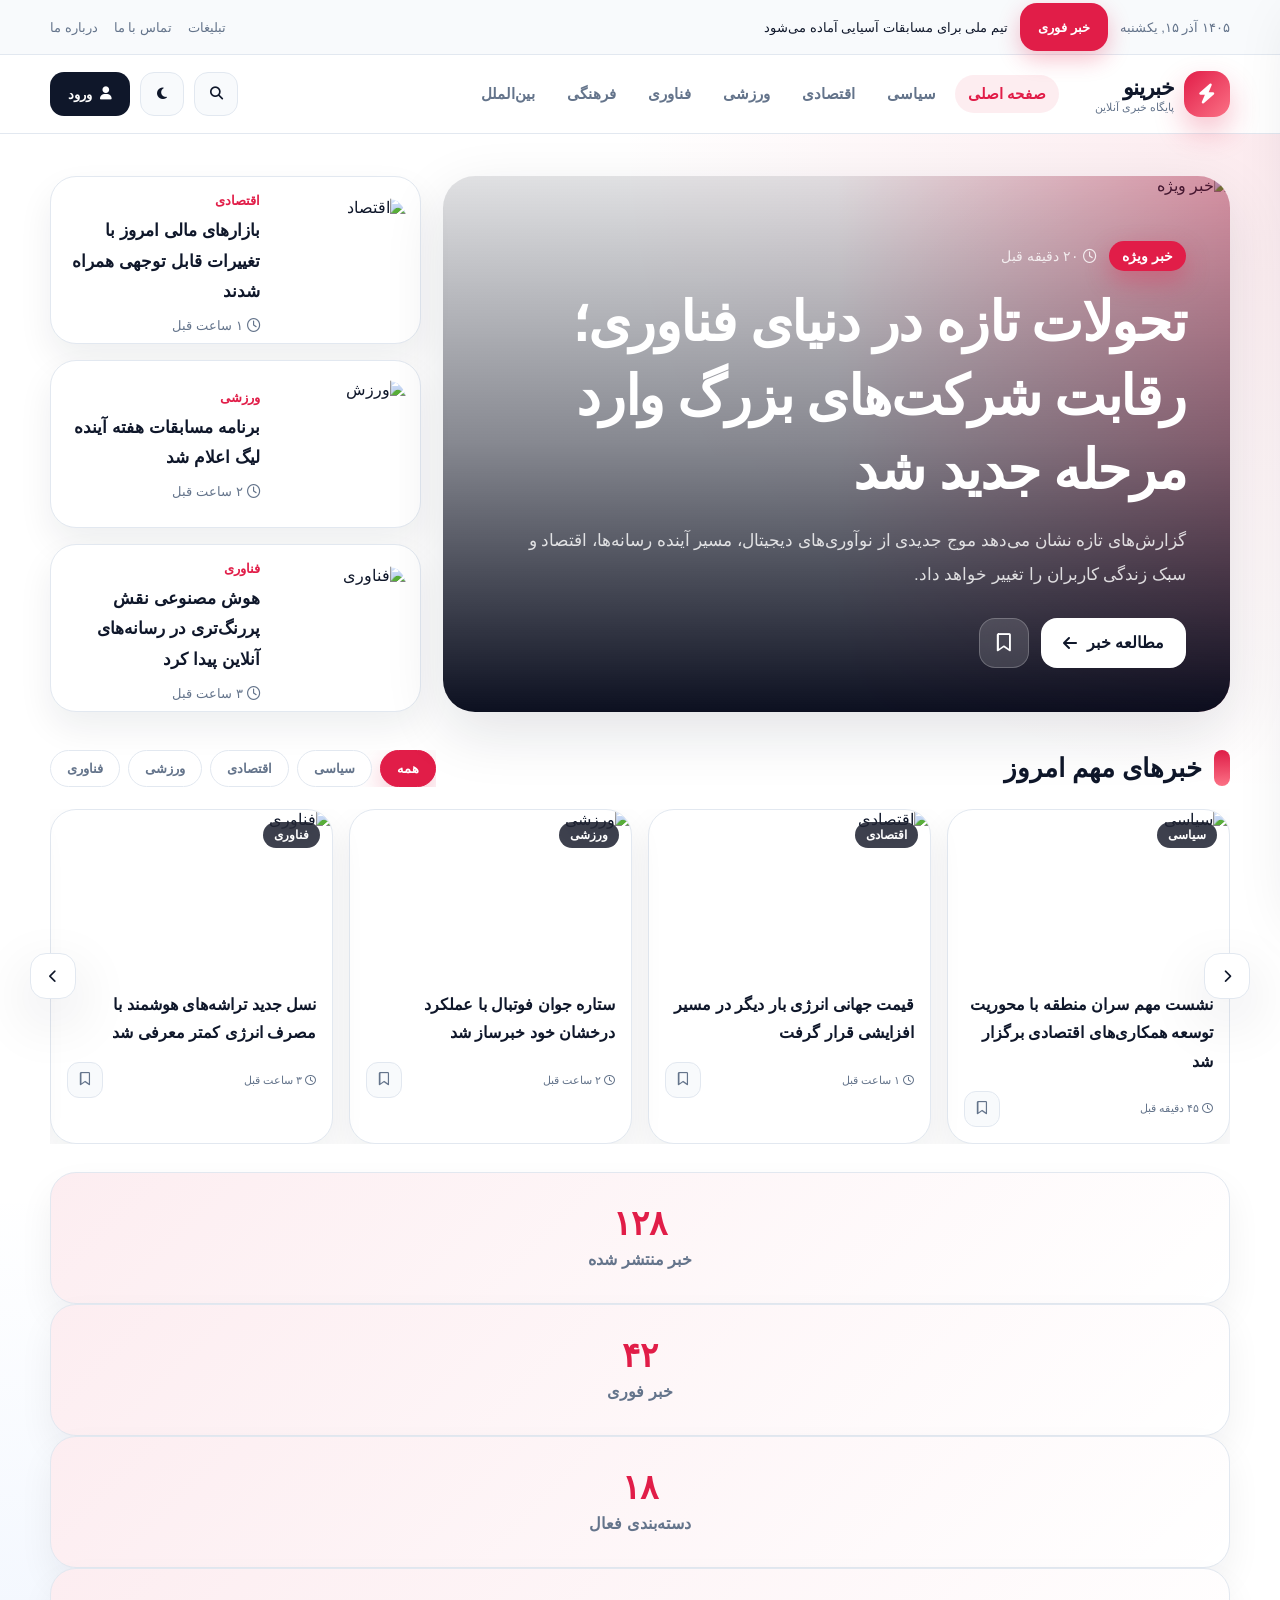
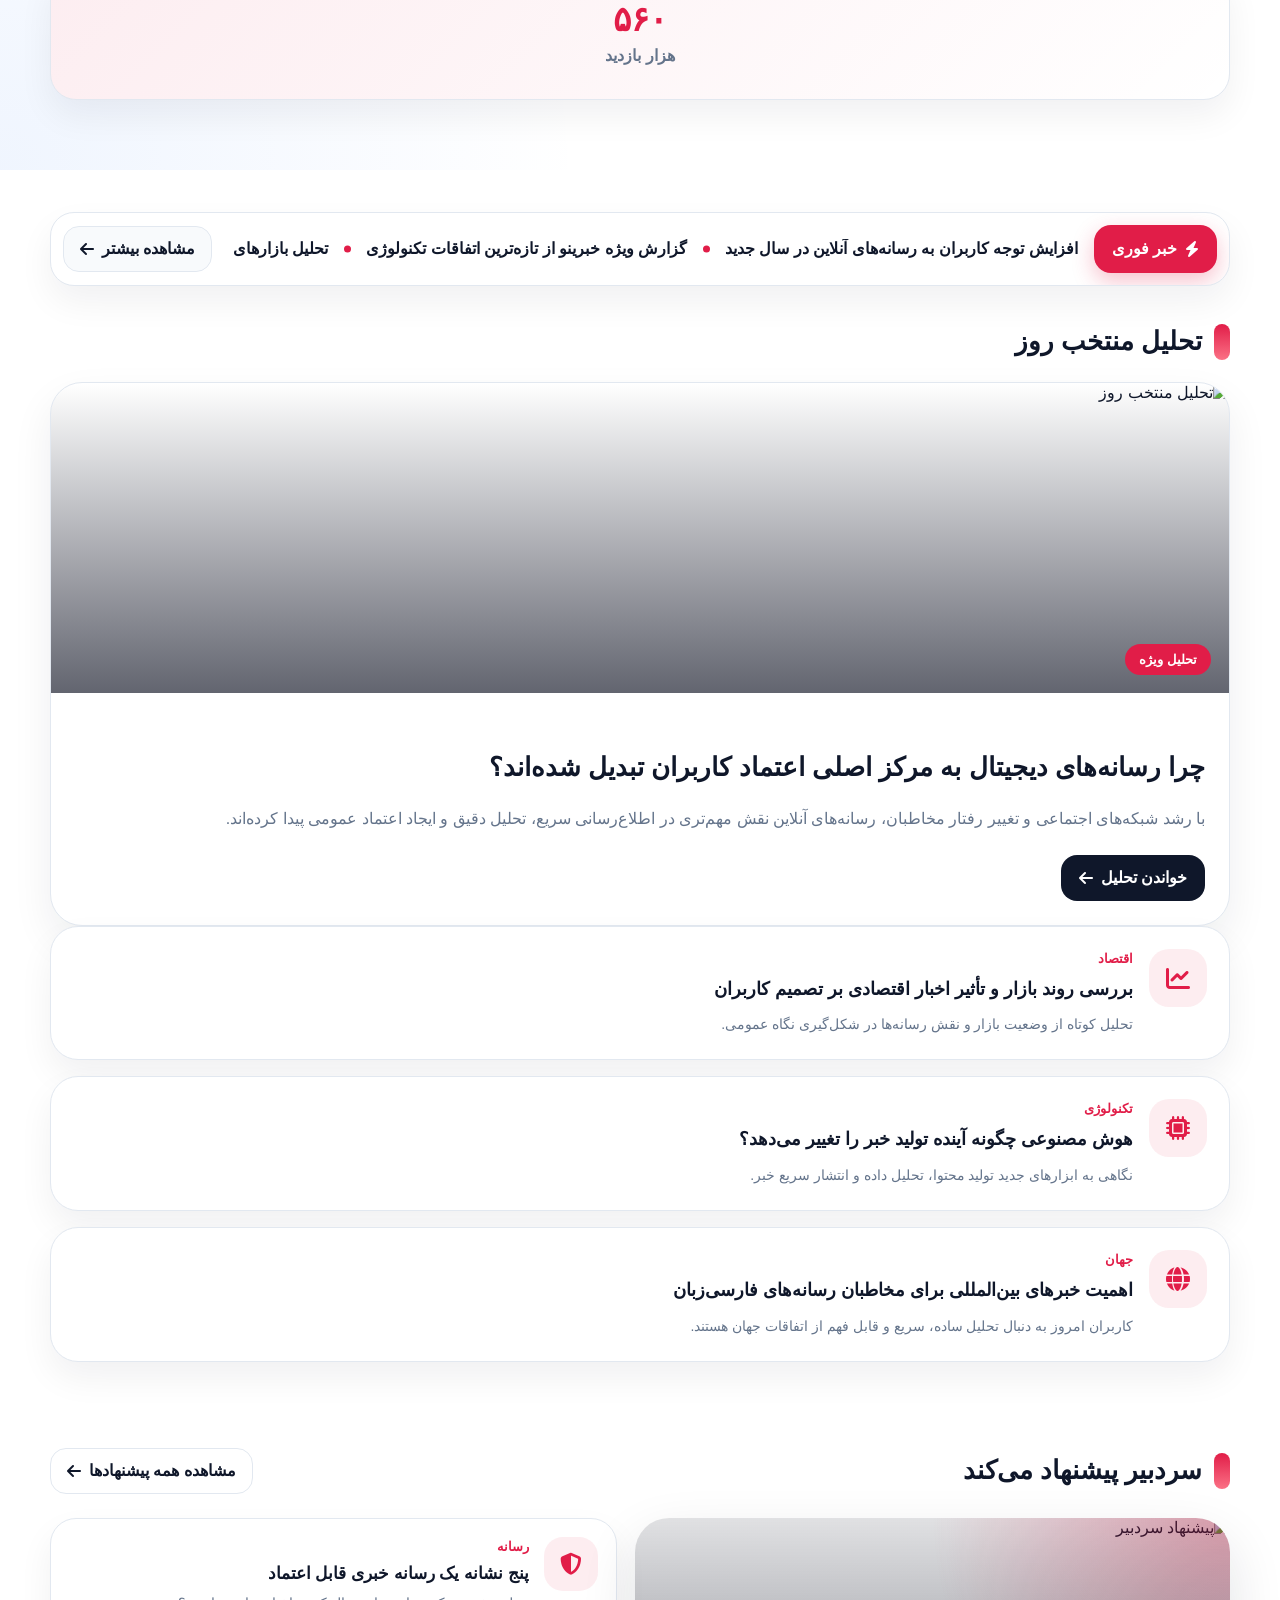
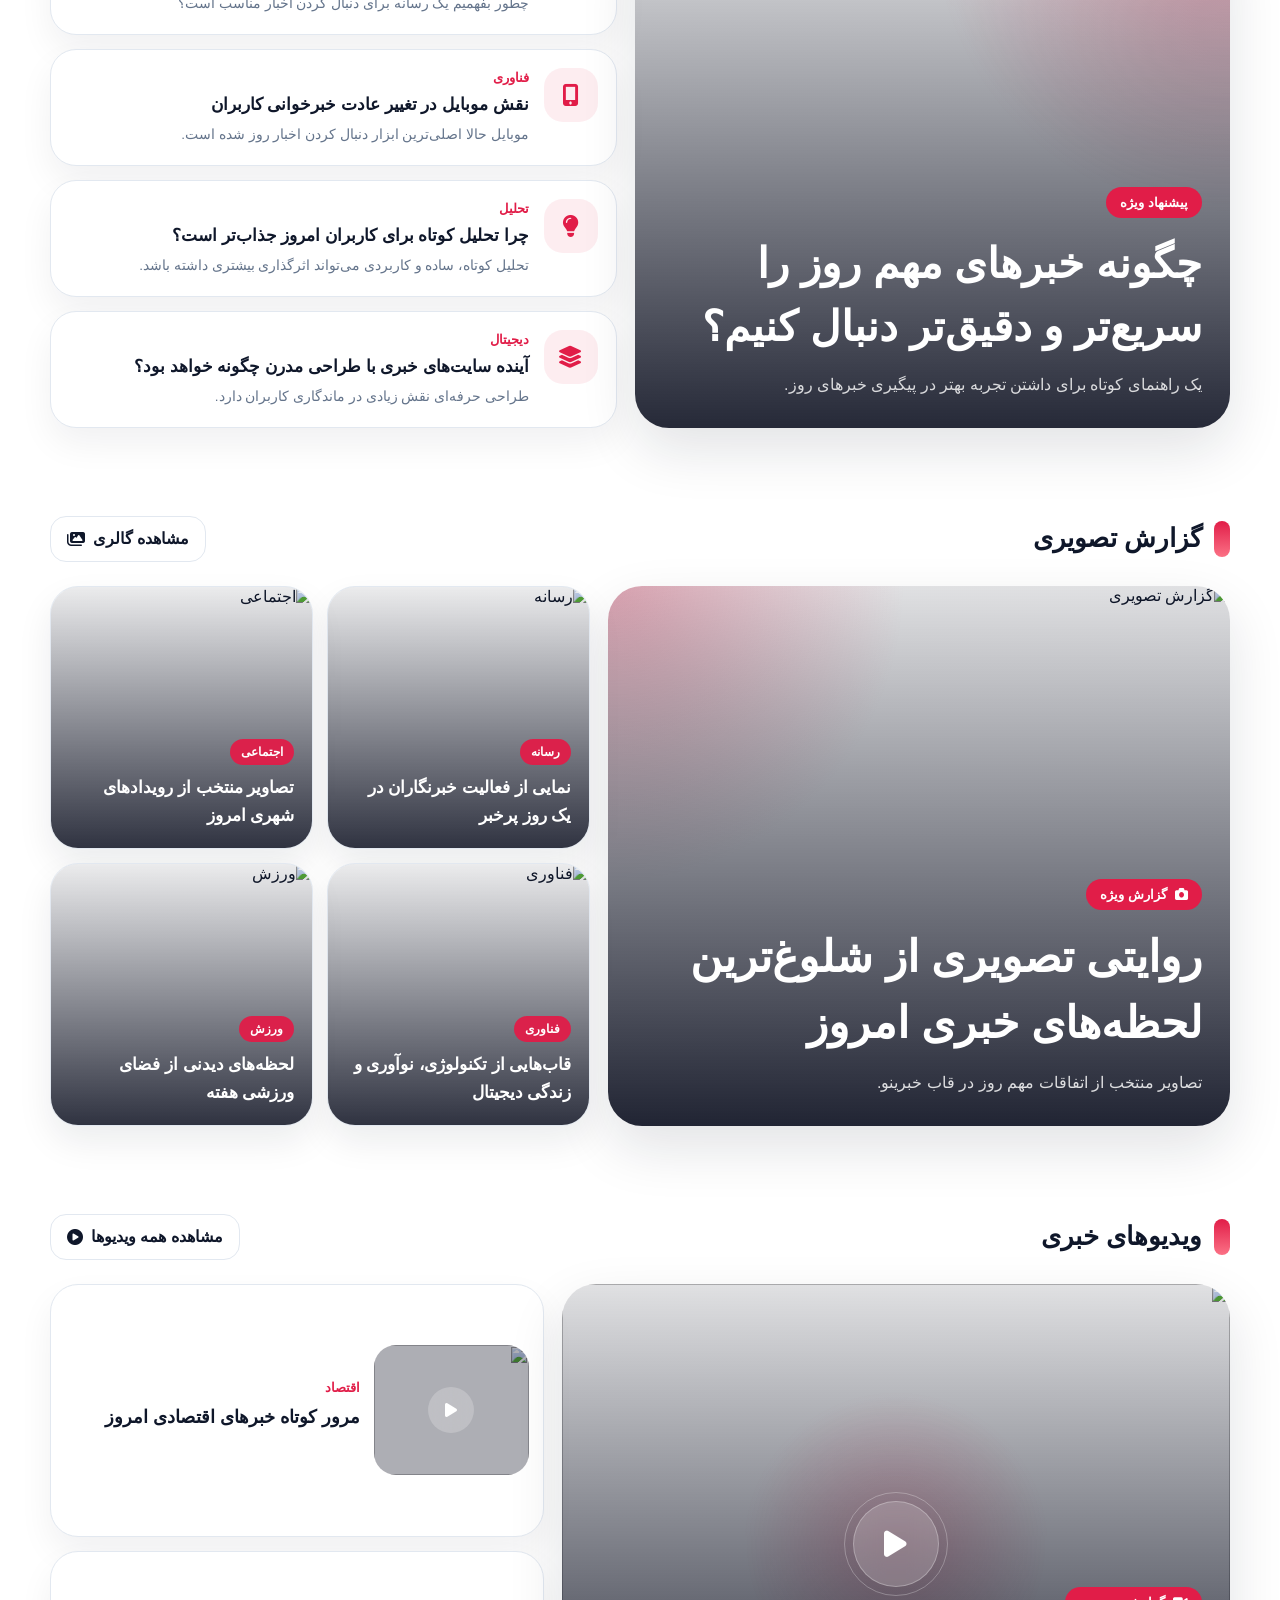
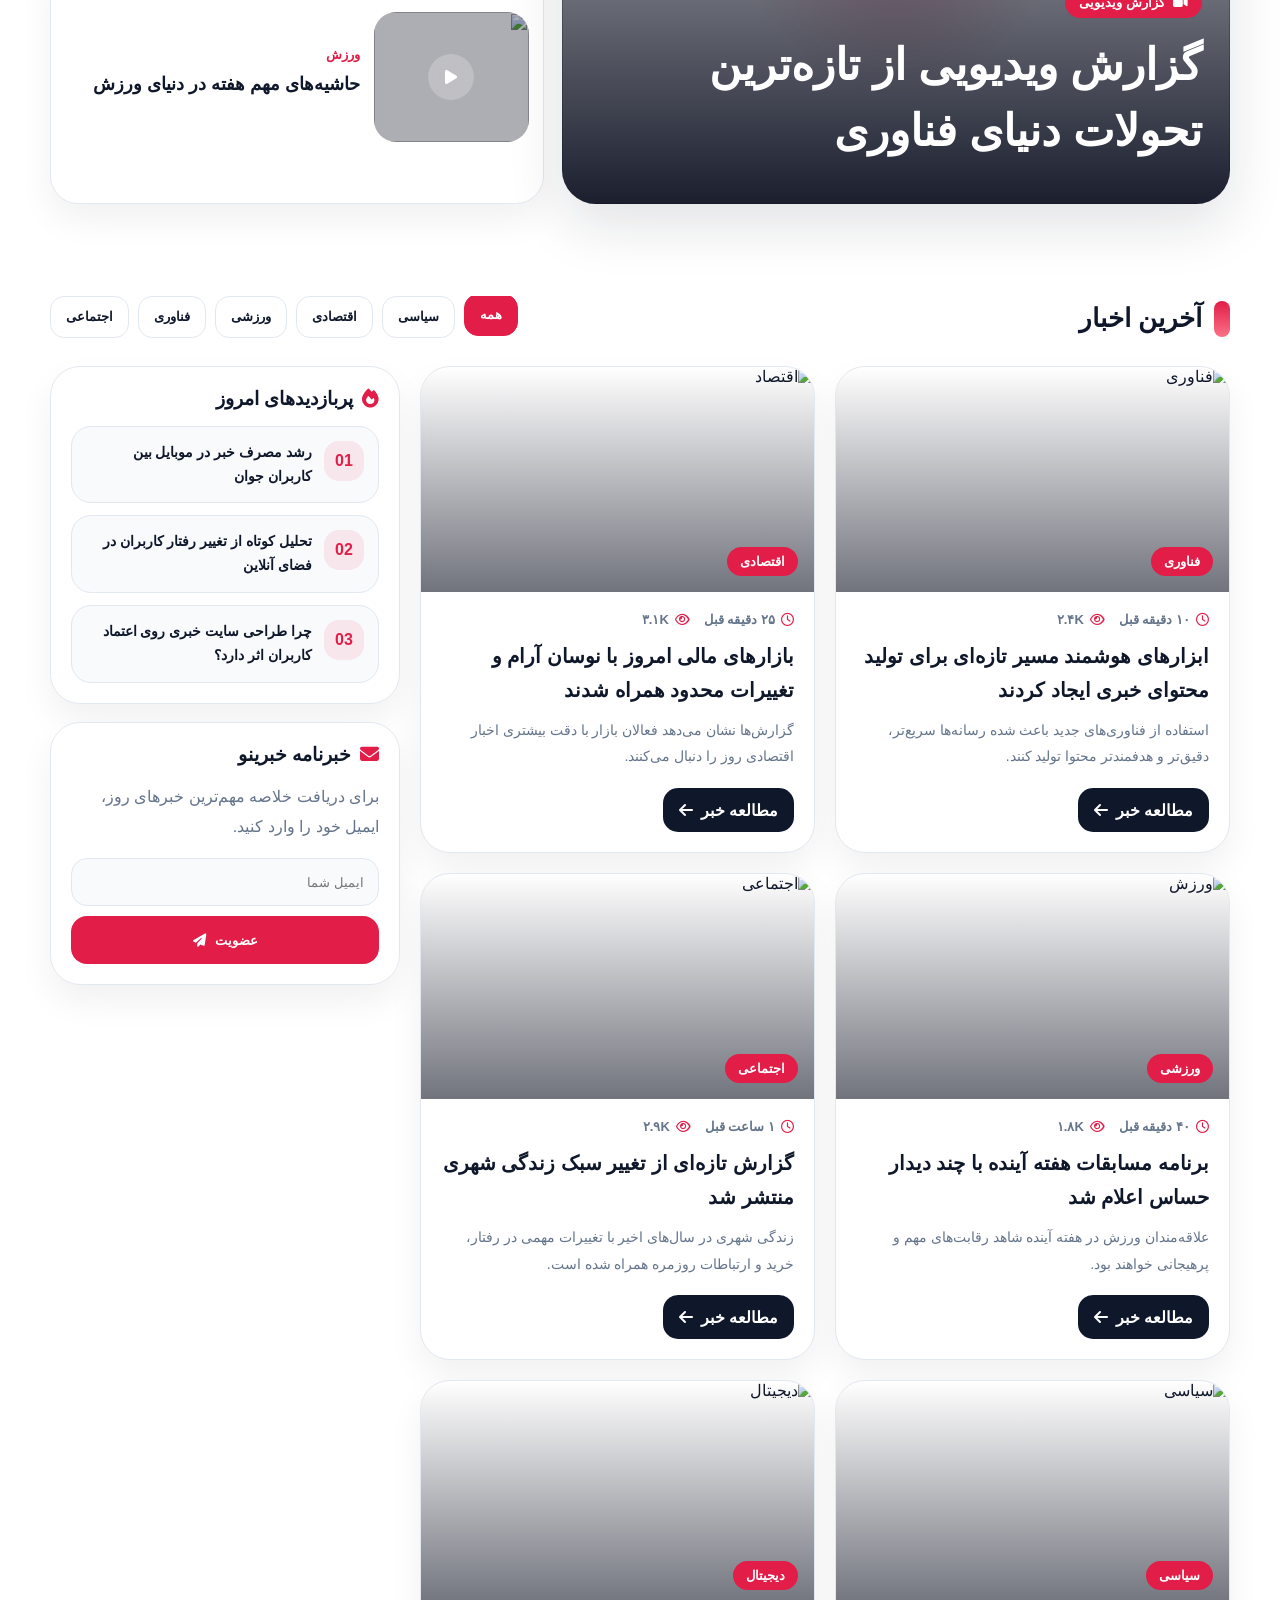
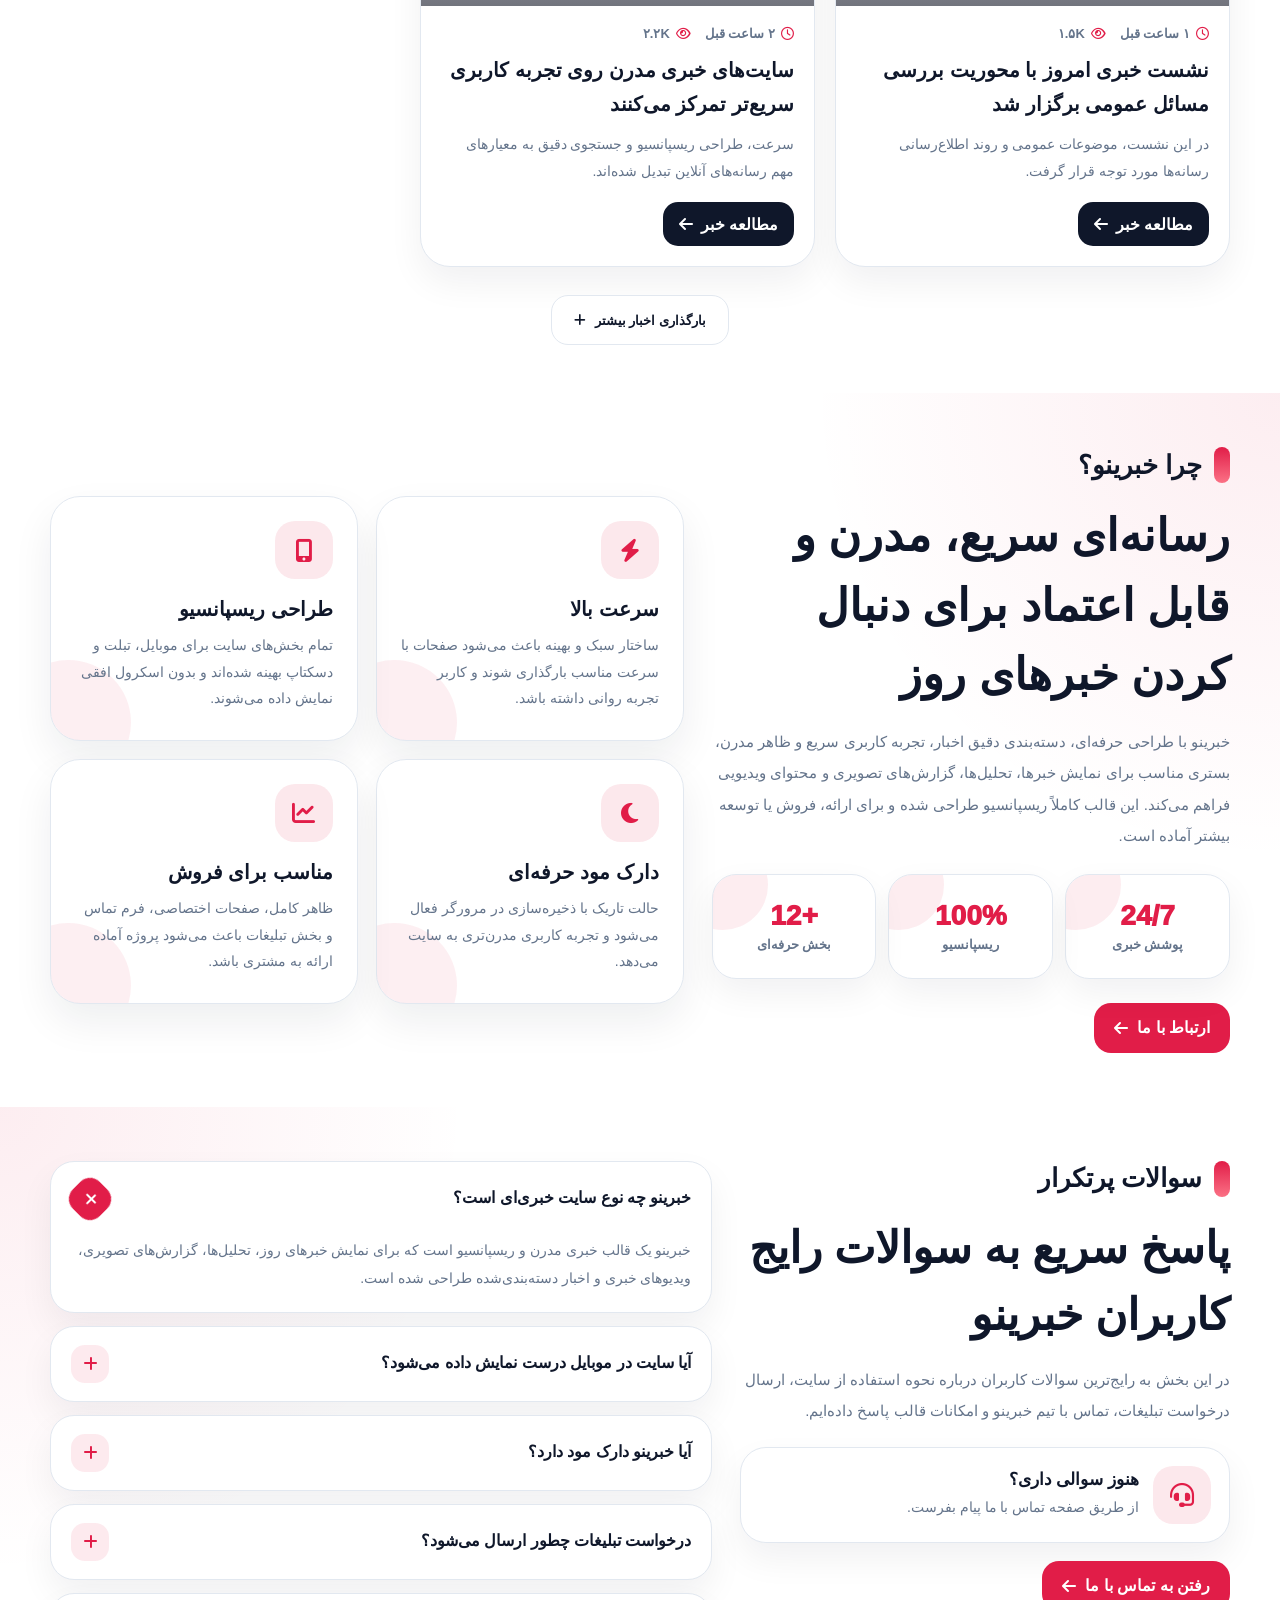
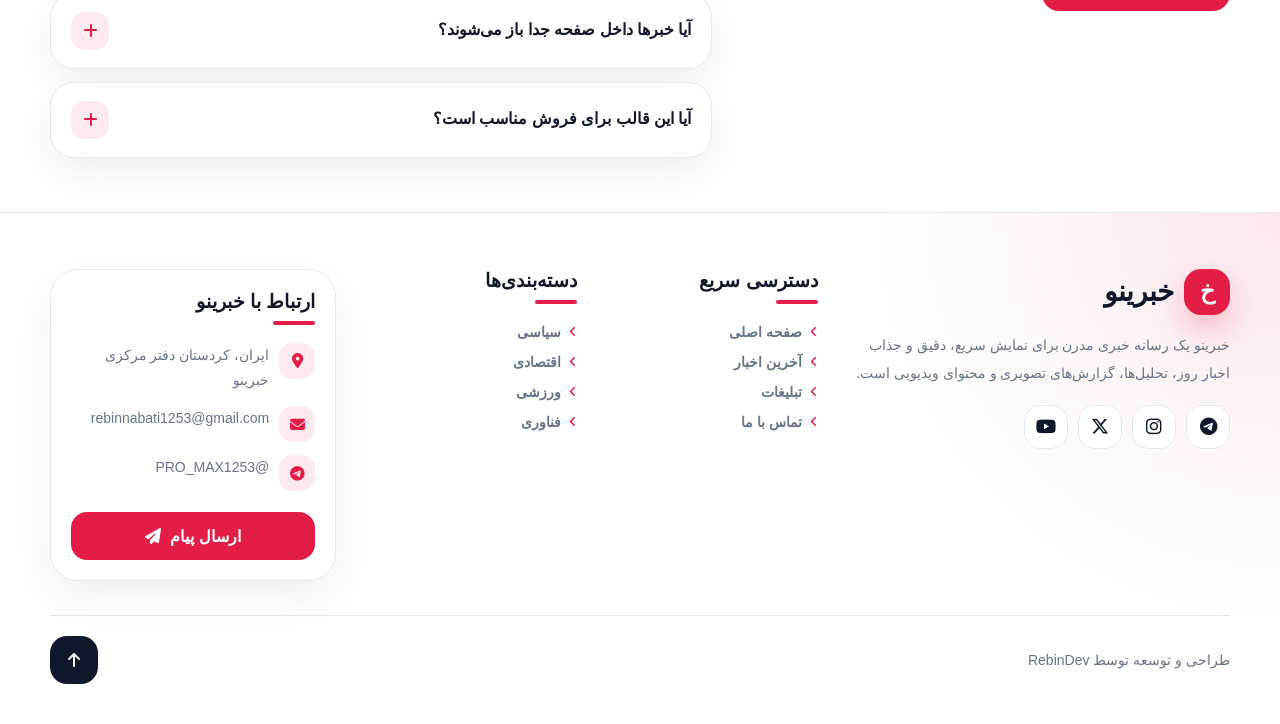
==== commit dc9546bb: "Update index.html" ====
--- a/index.html
+++ b/index.html
@@ -4,7 +4,7 @@
   <meta charset="UTF-8">
   <meta name="viewport" content="width=device-width, initial-scale=1.0">
   <title>خبرینو | سایت خبری</title>
-    <link rel="shortcut icon" href="img/7fa180a9-9b30-492e-a9a8-ea6b69dcfb41 (1).png" type="image/x-icon">
+    <link rel="shortcut icon" href="https://images.unsplash.com/photo-1504711434969-e33886168f5c?auto=format&fit=crop&w=1400&q=80" type="image/x-icon">
   <link href="https://cdn.jsdelivr.net/npm/bootstrap@5.3.3/dist/css/bootstrap.rtl.min.css" rel="stylesheet">
   <link rel="preconnect" href="https://fonts.googleapis.com">
   <link rel="preconnect" href="https://fonts.gstatic.com" crossorigin>
--- a/style.css
+++ b/style.css
@@ -0,0 +1,5090 @@
+:root {
+  --primary: #e11d48;
+  --primary-dark: #be123c;
+  --bg: #ffffff;
+  --surface: #ffffff;
+  --surface-soft: #f8fafc;
+  --text: #0f172a;
+  --muted: #64748b;
+  --border: #e2e8f0;
+  --shadow: 0 20px 60px rgba(15, 23, 42, 0.12);
+  --radius: 20px;
+}
+
+body.dark {
+  --bg: #020617;
+  --surface: #0f172a;
+  --surface-soft: #111827;
+  --text: #f8fafc;
+  --muted: #94a3b8;
+  --border: #1e293b;
+  --shadow: 0 20px 60px rgba(0, 0, 0, 0.45);
+}
+
+* {
+  margin: 0;
+  padding: 0;
+  box-sizing: border-box;
+}
+
+html {
+  scroll-behavior: smooth;
+}
+
+body {
+  font-family: "Vazirmatn", sans-serif;
+  background: var(--bg);
+  color: var(--text);
+  transition: background 0.3s ease, color 0.3s ease;
+}
+
+a {
+  text-decoration: none;
+  color: inherit;
+}
+
+button,
+input {
+  font-family: inherit;
+}
+
+button {
+  border: none;
+  cursor: pointer;
+}
+
+img {
+  max-width: 100%;
+  display: block;
+}
+
+.container {
+  width: min(1180px, calc(100% - 32px));
+  margin: auto;
+}
+
+.site-header {
+  position: sticky;
+  top: 0;
+  z-index: 999;
+  background: rgba(255, 255, 255, 0.85);
+  backdrop-filter: blur(20px);
+  border-bottom: 1px solid var(--border);
+  transition: 0.3s ease;
+}
+
+body.dark .site-header {
+  background: rgba(2, 6, 23, 0.82);
+}
+
+.site-header.scrolled {
+  box-shadow: var(--shadow);
+}
+
+.top-bar {
+  background: var(--surface-soft);
+  border-bottom: 1px solid var(--border);
+  font-size: 13px;
+}
+
+.top-bar .container {
+  height: 42px;
+  display: flex;
+  align-items: center;
+  justify-content: space-between;
+  gap: 16px;
+}
+
+.top-right {
+  display: flex;
+  align-items: center;
+  gap: 12px;
+  min-width: 0;
+}
+
+#todayDate {
+  color: var(--muted);
+  white-space: nowrap;
+}
+
+.breaking-label {
+  background: var(--primary);
+  color: #fff;
+  padding: 5px 10px;
+  border-radius: 999px;
+  font-weight: 700;
+  white-space: nowrap;
+  box-shadow: 0 8px 22px rgba(225, 29, 72, 0.28);
+}
+
+.breaking-wrapper {
+  overflow: hidden;
+  max-width: 380px;
+  white-space: nowrap;
+}
+
+.breaking-text {
+  color: var(--text);
+  animation: fadeNews 0.4s ease;
+}
+
+.top-left {
+  display: flex;
+  gap: 16px;
+  color: var(--muted);
+  white-space: nowrap;
+}
+
+.top-left a {
+  transition: 0.2s ease;
+}
+
+.top-left a:hover {
+  color: var(--primary);
+}
+
+.header-inner {
+  height: 78px;
+  display: flex;
+  align-items: center;
+  gap: 24px;
+}
+
+.logo {
+  display: flex;
+  align-items: center;
+  gap: 10px;
+  flex-shrink: 0;
+}
+
+.logo:hover {
+  color: inherit;
+}
+
+.logo-icon {
+  width: 46px;
+  height: 46px;
+  display: grid;
+  place-items: center;
+  background: linear-gradient(135deg, var(--primary), #fb7185);
+  color: #fff;
+  border-radius: 16px;
+  font-size: 20px;
+  box-shadow: 0 14px 30px rgba(225, 29, 72, 0.28);
+}
+
+.logo-text {
+  display: flex;
+  flex-direction: column;
+  font-weight: 900;
+  font-size: 22px;
+  letter-spacing: -1px;
+  color: var(--text);
+}
+
+.logo-text small {
+  font-size: 11px;
+  color: var(--muted);
+  font-weight: 500;
+  letter-spacing: 0;
+}
+
+.desktop-nav {
+  display: flex;
+  align-items: center;
+  gap: 6px;
+  margin-right: 12px;
+}
+
+.desktop-nav a {
+  padding: 10px 13px;
+  border-radius: 999px;
+  font-size: 15px;
+  font-weight: 600;
+  color: var(--muted);
+  transition: 0.25s ease;
+}
+
+.desktop-nav a:hover,
+.desktop-nav a.active {
+  color: var(--primary);
+  background: rgba(225, 29, 72, 0.08);
+}
+
+.header-actions {
+  margin-right: auto;
+  display: flex;
+  align-items: center;
+  gap: 10px;
+}
+
+.icon-btn,
+.menu-btn,
+.close-menu,
+.close-search {
+  width: 44px;
+  height: 44px;
+  display: grid;
+  place-items: center;
+  border-radius: 14px;
+  background: var(--surface-soft);
+  color: var(--text);
+  border: 1px solid var(--border);
+  transition: 0.25s ease;
+}
+
+.icon-btn:hover,
+.menu-btn:hover,
+.close-menu:hover,
+.close-search:hover {
+  background: var(--primary);
+  color: #fff;
+  border-color: var(--primary);
+  transform: translateY(-2px);
+}
+
+.login-btn {
+  height: 44px;
+  display: flex;
+  align-items: center;
+  gap: 8px;
+  padding: 0 18px;
+  border-radius: 14px;
+  background: var(--text);
+  color: var(--bg);
+  font-weight: 700;
+  transition: 0.25s ease;
+}
+
+.login-btn:hover {
+  background: var(--primary);
+  color: #fff;
+  transform: translateY(-2px);
+}
+
+.menu-btn {
+  display: none;
+}
+
+.mobile-menu {
+  position: fixed;
+  top: 0;
+  right: -330px;
+  width: 310px;
+  max-width: calc(100% - 32px);
+  height: 100vh;
+  background: var(--surface);
+  z-index: 1001;
+  padding: 18px;
+  border-left: 1px solid var(--border);
+  box-shadow: var(--shadow);
+  transition: 0.35s ease;
+}
+
+.mobile-menu.active {
+  right: 0;
+}
+
+.mobile-menu-header {
+  display: flex;
+  align-items: center;
+  justify-content: space-between;
+  padding-bottom: 18px;
+  border-bottom: 1px solid var(--border);
+}
+
+.mobile-nav {
+  display: flex;
+  flex-direction: column;
+  gap: 8px;
+  padding: 18px 0;
+}
+
+.mobile-nav a {
+  display: flex;
+  align-items: center;
+  gap: 10px;
+  padding: 13px 14px;
+  border-radius: 14px;
+  color: var(--muted);
+  font-weight: 700;
+  transition: 0.25s ease;
+}
+
+.mobile-nav a:hover,
+.mobile-nav a.active {
+  background: rgba(225, 29, 72, 0.08);
+  color: var(--primary);
+}
+
+.mobile-extra {
+  margin-top: 8px;
+}
+
+.mobile-login {
+  width: 100%;
+  height: 48px;
+  border-radius: 16px;
+  background: var(--primary);
+  color: #fff;
+  font-weight: 800;
+  display: flex;
+  align-items: center;
+  justify-content: center;
+  gap: 10px;
+}
+
+.menu-overlay {
+  position: fixed;
+  inset: 0;
+  background: rgba(2, 6, 23, 0.55);
+  z-index: 1000;
+  opacity: 0;
+  visibility: hidden;
+  transition: 0.3s ease;
+}
+
+.menu-overlay.active {
+  opacity: 1;
+  visibility: visible;
+}
+
+.search-modal {
+  position: fixed;
+  inset: 0;
+  z-index: 1200;
+  background: rgba(2, 6, 23, 0.68);
+  backdrop-filter: blur(12px);
+  display: grid;
+  place-items: start center;
+  padding: 110px 16px 16px;
+  opacity: 0;
+  visibility: hidden;
+  transition: 0.3s ease;
+}
+
+.search-modal.active {
+  opacity: 1;
+  visibility: visible;
+}
+
+.search-box {
+  width: min(680px, 100%);
+  background: var(--surface);
+  border: 1px solid var(--border);
+  box-shadow: var(--shadow);
+  border-radius: 28px;
+  padding: 28px;
+  position: relative;
+  transform: translateY(-20px) scale(0.98);
+  transition: 0.3s ease;
+}
+
+.search-modal.active .search-box {
+  transform: translateY(0) scale(1);
+}
+
+.close-search {
+  position: absolute;
+  top: 18px;
+  left: 18px;
+}
+
+.search-box h2 {
+  font-size: 28px;
+  margin-bottom: 8px;
+  color: var(--text);
+  font-weight: 900;
+}
+
+.search-box p {
+  color: var(--muted);
+  margin-bottom: 24px;
+}
+
+#searchForm {
+  display: flex;
+  gap: 10px;
+  background: var(--surface-soft);
+  border: 1px solid var(--border);
+  padding: 8px;
+  border-radius: 18px;
+}
+
+#searchInput {
+  flex: 1;
+  border: none;
+  outline: none;
+  background: transparent;
+  color: var(--text);
+  font-size: 15px;
+  padding: 0 10px;
+}
+
+#searchInput::placeholder {
+  color: var(--muted);
+}
+
+#searchForm button {
+  background: var(--primary);
+  color: #fff;
+  padding: 0 18px;
+  border-radius: 14px;
+  font-weight: 800;
+  display: flex;
+  align-items: center;
+  gap: 8px;
+}
+
+.search-tags {
+  display: flex;
+  align-items: center;
+  flex-wrap: wrap;
+  gap: 8px;
+  margin-top: 18px;
+}
+
+.search-tags span {
+  color: var(--muted);
+  font-size: 14px;
+}
+
+.search-tags button {
+  background: rgba(225, 29, 72, 0.08);
+  color: var(--primary);
+  padding: 7px 12px;
+  border-radius: 999px;
+  font-weight: 700;
+}
+
+.hero-news {
+  padding: 42px 0 70px;
+  background:
+    radial-gradient(circle at top right, rgba(225, 29, 72, 0.09), transparent 32%),
+    radial-gradient(circle at bottom left, rgba(59, 130, 246, 0.08), transparent 28%),
+    var(--bg);
+}
+
+.hero-grid {
+  display: grid;
+  grid-template-columns: minmax(0, 1.7fr) minmax(320px, 0.8fr);
+  gap: 22px;
+  align-items: stretch;
+}
+
+.featured-news {
+  min-height: 520px;
+  position: relative;
+  border-radius: 32px;
+  overflow: hidden;
+  box-shadow: var(--shadow);
+  isolation: isolate;
+}
+
+.featured-bg {
+  position: absolute;
+  inset: 0;
+  z-index: -2;
+}
+
+.featured-bg img {
+  width: 100%;
+  height: 100%;
+  object-fit: cover;
+  transition: 0.6s ease;
+}
+
+.featured-news:hover .featured-bg img {
+  transform: scale(1.06);
+}
+
+.featured-overlay {
+  position: absolute;
+  inset: 0;
+  background:
+    linear-gradient(to top, rgba(2, 6, 23, 0.96), rgba(2, 6, 23, 0.48), rgba(2, 6, 23, 0.12)),
+    linear-gradient(to left, rgba(225, 29, 72, 0.35), transparent 50%);
+}
+
+.featured-content {
+  height: 100%;
+  min-height: 520px;
+  display: flex;
+  flex-direction: column;
+  justify-content: flex-end;
+  padding: clamp(24px, 4vw, 44px);
+  color: #fff;
+}
+
+.news-meta {
+  display: flex;
+  align-items: center;
+  flex-wrap: wrap;
+  gap: 12px;
+  color: rgba(255, 255, 255, 0.82);
+  font-size: 14px;
+  margin-bottom: 14px;
+}
+
+.category-badge {
+  background: var(--primary);
+  color: #fff;
+  padding: 7px 13px;
+  border-radius: 999px;
+  font-weight: 800;
+  box-shadow: 0 10px 25px rgba(225, 29, 72, 0.35);
+}
+
+.featured-content h1 {
+  width: min(760px, 100%);
+  font-size: clamp(30px, 4.3vw, 58px);
+  line-height: 1.35;
+  font-weight: 900;
+  letter-spacing: -1.5px;
+  margin-bottom: 16px;
+}
+
+.featured-content p {
+  width: min(670px, 100%);
+  font-size: 17px;
+  line-height: 2;
+  color: rgba(255, 255, 255, 0.82);
+  margin-bottom: 26px;
+}
+
+.featured-actions {
+  display: flex;
+  align-items: center;
+  gap: 12px;
+}
+
+.read-more-btn {
+  height: 50px;
+  padding: 0 22px;
+  border-radius: 16px;
+  display: inline-flex;
+  align-items: center;
+  gap: 10px;
+  background: #fff;
+  color: #0f172a;
+  font-weight: 900;
+  transition: 0.25s ease;
+}
+
+.read-more-btn:hover {
+  background: var(--primary);
+  color: #fff;
+  transform: translateY(-3px);
+}
+
+.save-news-btn {
+  width: 50px;
+  height: 50px;
+  border-radius: 16px;
+  display: grid;
+  place-items: center;
+  background: rgba(255, 255, 255, 0.14);
+  color: #fff;
+  border: 1px solid rgba(255, 255, 255, 0.22);
+  backdrop-filter: blur(14px);
+  font-size: 18px;
+  transition: 0.25s ease;
+}
+
+.save-news-btn:hover,
+.save-news-btn.saved {
+  background: var(--primary);
+  border-color: var(--primary);
+  transform: translateY(-3px);
+}
+
+.side-news {
+  display: flex;
+  flex-direction: column;
+  gap: 16px;
+}
+
+.side-card {
+  flex: 1;
+  display: grid;
+  grid-template-columns: 132px 1fr;
+  gap: 14px;
+  align-items: center;
+  background: var(--surface);
+  border: 1px solid var(--border);
+  border-radius: 26px;
+  padding: 14px;
+  box-shadow: 0 16px 35px rgba(15, 23, 42, 0.07);
+  transition: 0.25s ease;
+  overflow: hidden;
+}
+
+body.dark .side-card {
+  box-shadow: 0 16px 35px rgba(0, 0, 0, 0.25);
+}
+
+.side-card:hover {
+  transform: translateY(-5px);
+  border-color: rgba(225, 29, 72, 0.35);
+}
+
+.side-card img {
+  width: 132px;
+  height: 128px;
+  border-radius: 20px;
+  object-fit: cover;
+}
+
+.side-card span {
+  display: inline-flex;
+  color: var(--primary);
+  font-size: 13px;
+  font-weight: 900;
+  margin-bottom: 8px;
+}
+
+.side-card h3 {
+  font-size: 17px;
+  line-height: 1.8;
+  font-weight: 900;
+  color: var(--text);
+  margin-bottom: 8px;
+}
+
+.side-card small {
+  color: var(--muted);
+}
+
+.news-control-panel {
+  margin-top: 38px;
+  display: flex;
+  align-items: center;
+  justify-content: space-between;
+  gap: 18px;
+}
+
+.section-title {
+  display: flex;
+  align-items: center;
+  gap: 12px;
+}
+
+.section-title span {
+  width: 16px;
+  height: 36px;
+  border-radius: 999px;
+  background: linear-gradient(to bottom, var(--primary), #fb7185);
+  flex-shrink: 0;
+}
+
+.section-title h2 {
+  font-size: 26px;
+  font-weight: 900;
+  margin: 0;
+  color: var(--text);
+}
+
+.hero-tabs {
+  display: flex;
+  align-items: center;
+  gap: 8px;
+  overflow-x: auto;
+  scrollbar-width: none;
+}
+
+.hero-tabs::-webkit-scrollbar {
+  display: none;
+}
+
+.hero-tab {
+  white-space: nowrap;
+  padding: 10px 16px;
+  border-radius: 999px;
+  background: var(--surface);
+  color: var(--muted);
+  border: 1px solid var(--border);
+  font-weight: 800;
+  transition: 0.25s ease;
+}
+
+.hero-tab:hover,
+.hero-tab.active {
+  background: var(--primary);
+  color: #fff;
+  border-color: var(--primary);
+  box-shadow: 0 10px 26px rgba(225, 29, 72, 0.25);
+}
+
+.important-news-wrapper {
+  position: relative;
+  margin-top: 22px;
+}
+
+.important-news {
+  display: grid;
+  grid-auto-flow: column;
+  grid-auto-columns: calc((100% - 48px) / 4);
+  gap: 16px;
+  overflow: hidden;
+  scroll-behavior: smooth;
+}
+
+.important-card {
+  background: var(--surface);
+  border: 1px solid var(--border);
+  border-radius: 26px;
+  overflow: hidden;
+  transition: 0.25s ease;
+  box-shadow: 0 16px 35px rgba(15, 23, 42, 0.07);
+}
+
+body.dark .important-card {
+  box-shadow: 0 16px 35px rgba(0, 0, 0, 0.25);
+}
+
+.important-card:hover {
+  transform: translateY(-6px);
+  border-color: rgba(225, 29, 72, 0.35);
+}
+
+.important-img {
+  height: 165px;
+  position: relative;
+  overflow: hidden;
+}
+
+.important-img img {
+  width: 100%;
+  height: 100%;
+  object-fit: cover;
+  transition: 0.55s ease;
+}
+
+.important-card:hover .important-img img {
+  transform: scale(1.08);
+}
+
+.important-img span {
+  position: absolute;
+  top: 12px;
+  right: 12px;
+  background: rgba(2, 6, 23, 0.76);
+  color: #fff;
+  padding: 6px 11px;
+  border-radius: 999px;
+  font-size: 12px;
+  font-weight: 800;
+  backdrop-filter: blur(12px);
+}
+
+.important-body {
+  padding: 16px;
+}
+
+.important-body h3 {
+  font-size: 16px;
+  line-height: 1.8;
+  font-weight: 900;
+  color: var(--text);
+  margin-bottom: 14px;
+}
+
+.important-footer {
+  display: flex;
+  align-items: center;
+  justify-content: space-between;
+  color: var(--muted);
+  font-size: 13px;
+}
+
+.important-footer button {
+  width: 36px;
+  height: 36px;
+  border-radius: 12px;
+  display: grid;
+  place-items: center;
+  background: var(--surface-soft);
+  color: var(--muted);
+  border: 1px solid var(--border);
+  transition: 0.25s ease;
+}
+
+.important-footer button:hover,
+.important-footer button.saved {
+  background: var(--primary);
+  color: #fff;
+  border-color: var(--primary);
+}
+
+.slider-btn {
+  position: absolute;
+  top: 50%;
+  transform: translateY(-50%);
+  z-index: 5;
+  width: 46px;
+  height: 46px;
+  border-radius: 16px;
+  display: grid;
+  place-items: center;
+  background: var(--surface);
+  color: var(--text);
+  border: 1px solid var(--border);
+  box-shadow: var(--shadow);
+  transition: 0.25s ease;
+}
+
+.slider-btn:hover {
+  background: var(--primary);
+  color: #fff;
+  border-color: var(--primary);
+}
+
+.slider-prev {
+  right: -20px;
+}
+
+.slider-next {
+  left: -20px;
+}
+
+.hero-stats {
+  margin-top: 28px;
+}
+
+.stat-box {
+  height: 132px;
+  border-radius: 26px;
+  background:
+    linear-gradient(135deg, rgba(225, 29, 72, 0.08), transparent),
+    var(--surface);
+  border: 1px solid var(--border);
+  display: flex;
+  align-items: center;
+  justify-content: center;
+  flex-direction: column;
+  box-shadow: 0 16px 35px rgba(15, 23, 42, 0.06);
+}
+
+body.dark .stat-box {
+  box-shadow: 0 16px 35px rgba(0, 0, 0, 0.24);
+}
+
+.stat-box strong {
+  font-size: 34px;
+  font-weight: 900;
+  color: var(--primary);
+  line-height: 1;
+  margin-bottom: 10px;
+}
+
+.stat-box span {
+  color: var(--muted);
+  font-weight: 700;
+}
+
+.search-results-section {
+  display: none;
+  margin-top: 38px;
+  padding: 24px;
+  border-radius: 30px;
+  background: var(--surface);
+  border: 1px solid var(--border);
+  box-shadow: 0 18px 45px rgba(15, 23, 42, 0.07);
+}
+
+body.dark .search-results-section {
+  box-shadow: 0 18px 45px rgba(0, 0, 0, 0.25);
+}
+
+.search-results-section.active {
+  display: block;
+  animation: showSearchResults 0.35s ease;
+}
+
+.search-results-head {
+  display: flex;
+  align-items: center;
+  justify-content: space-between;
+  gap: 16px;
+  margin-bottom: 18px;
+}
+
+.clear-search-results {
+  height: 42px;
+  padding: 0 15px;
+  border-radius: 14px;
+  background: rgba(225, 29, 72, 0.08);
+  color: var(--primary);
+  font-weight: 800;
+  display: inline-flex;
+  align-items: center;
+  gap: 8px;
+  transition: 0.25s ease;
+}
+
+.clear-search-results:hover {
+  background: var(--primary);
+  color: #fff;
+  transform: translateY(-2px);
+}
+
+.search-info {
+  color: var(--muted);
+  font-weight: 700;
+  margin-bottom: 18px;
+  line-height: 1.9;
+}
+
+.search-results-grid {
+  display: grid;
+  grid-template-columns: repeat(3, 1fr);
+  gap: 18px;
+}
+
+.search-result-card {
+  background: var(--surface-soft);
+  border: 1px solid var(--border);
+  border-radius: 24px;
+  overflow: hidden;
+  transition: 0.25s ease;
+}
+
+.search-result-card:hover {
+  transform: translateY(-6px);
+  border-color: rgba(225, 29, 72, 0.35);
+  box-shadow: 0 16px 34px rgba(15, 23, 42, 0.09);
+}
+
+body.dark .search-result-card:hover {
+  box-shadow: 0 16px 34px rgba(0, 0, 0, 0.28);
+}
+
+.search-result-img {
+  height: 185px;
+  position: relative;
+  overflow: hidden;
+}
+
+.search-result-img img {
+  width: 100%;
+  height: 100%;
+  object-fit: cover;
+  transition: 0.55s ease;
+}
+
+.search-result-card:hover .search-result-img img {
+  transform: scale(1.08);
+}
+
+.search-result-img span {
+  position: absolute;
+  top: 12px;
+  right: 12px;
+  background: rgba(2, 6, 23, 0.76);
+  color: #fff;
+  padding: 6px 11px;
+  border-radius: 999px;
+  font-size: 12px;
+  font-weight: 800;
+  backdrop-filter: blur(12px);
+}
+
+.search-result-body {
+  padding: 16px;
+}
+
+.search-result-body h3 {
+  font-size: 17px;
+  line-height: 1.8;
+  font-weight: 900;
+  color: var(--text);
+  margin-bottom: 10px;
+}
+
+.search-result-body p {
+  color: var(--muted);
+  line-height: 1.9;
+  font-size: 14px;
+  margin-bottom: 14px;
+}
+
+.search-result-footer {
+  display: flex;
+  align-items: center;
+  justify-content: space-between;
+  gap: 12px;
+}
+
+.search-result-footer small {
+  color: var(--muted);
+}
+
+.search-result-footer a {
+  color: var(--primary);
+  font-weight: 900;
+  display: inline-flex;
+  align-items: center;
+  gap: 7px;
+}
+
+.no-result-box {
+  min-height: 230px;
+  border-radius: 24px;
+  background:
+    radial-gradient(circle at top right, rgba(225, 29, 72, 0.1), transparent 34%),
+    var(--surface-soft);
+  border: 1px dashed rgba(225, 29, 72, 0.35);
+  display: grid;
+  place-items: center;
+  text-align: center;
+  padding: 28px;
+}
+
+.no-result-box i {
+  width: 66px;
+  height: 66px;
+  display: grid;
+  place-items: center;
+  margin: 0 auto 16px;
+  border-radius: 22px;
+  background: rgba(225, 29, 72, 0.1);
+  color: var(--primary);
+  font-size: 28px;
+}
+
+.no-result-box h3 {
+  font-size: 22px;
+  font-weight: 900;
+  color: var(--text);
+  margin-bottom: 8px;
+}
+
+.no-result-box p {
+  color: var(--muted);
+  margin: 0;
+  line-height: 1.9;
+}
+
+.highlight-search {
+  background: rgba(225, 29, 72, 0.14);
+  color: var(--primary);
+  padding: 0 4px;
+  border-radius: 6px;
+}
+
+@keyframes fadeNews {
+  from {
+    opacity: 0;
+    transform: translateY(8px);
+  }
+
+  to {
+    opacity: 1;
+    transform: translateY(0);
+  }
+}
+
+@keyframes showSearchResults {
+  from {
+    opacity: 0;
+    transform: translateY(18px);
+  }
+
+  to {
+    opacity: 1;
+    transform: translateY(0);
+  }
+}
+
+@media (max-width: 1200px) {
+  .important-news {
+    grid-auto-columns: calc((100% - 32px) / 3);
+  }
+}
+
+@media (max-width: 1024px) {
+  .desktop-nav {
+    display: none;
+  }
+
+  .menu-btn {
+    display: grid;
+  }
+
+  .header-inner {
+    gap: 14px;
+  }
+
+  .header-actions {
+    margin-right: auto;
+  }
+}
+
+@media (max-width: 992px) {
+  .hero-grid {
+    grid-template-columns: 1fr;
+  }
+
+  .side-news {
+    display: grid;
+    grid-template-columns: repeat(3, 1fr);
+  }
+
+  .side-card {
+    grid-template-columns: 1fr;
+  }
+
+  .side-card img {
+    width: 100%;
+    height: 160px;
+  }
+
+  .important-news {
+    grid-auto-columns: calc((100% - 16px) / 2);
+  }
+
+  .news-control-panel {
+    align-items: flex-start;
+    flex-direction: column;
+  }
+
+  .hero-tabs {
+    width: 100%;
+  }
+
+  .search-results-grid {
+    grid-template-columns: repeat(2, 1fr);
+  }
+
+  .search-results-head {
+    align-items: flex-start;
+    flex-direction: column;
+  }
+}
+
+@media (max-width: 768px) {
+  .top-left {
+    display: none;
+  }
+
+  .top-bar .container {
+    height: 46px;
+  }
+
+  .top-right {
+    width: 100%;
+  }
+
+  .breaking-wrapper {
+    max-width: 100%;
+  }
+
+  .header-inner {
+    height: 72px;
+  }
+
+  .logo-text {
+    font-size: 20px;
+  }
+
+  .login-btn {
+    display: none;
+  }
+
+  .search-box {
+    padding: 24px 18px;
+    border-radius: 24px;
+  }
+
+  #searchForm {
+    flex-direction: column;
+  }
+
+  #searchInput {
+    height: 46px;
+  }
+
+  #searchForm button {
+    height: 46px;
+    justify-content: center;
+  }
+
+  .hero-news {
+    padding-top: 28px;
+  }
+
+  .featured-news,
+  .featured-content {
+    min-height: 470px;
+  }
+
+  .side-news {
+    grid-template-columns: 1fr;
+  }
+
+  .side-card {
+    grid-template-columns: 120px 1fr;
+  }
+
+  .side-card img {
+    width: 120px;
+    height: 118px;
+  }
+
+  .important-news {
+    grid-auto-columns: 82%;
+    overflow-x: auto;
+    padding-bottom: 8px;
+    scroll-snap-type: x mandatory;
+  }
+
+  .important-card {
+    scroll-snap-align: start;
+  }
+
+  .slider-btn {
+    display: none;
+  }
+}
+
+@media (max-width: 576px) {
+  .search-results-section {
+    padding: 18px;
+    border-radius: 24px;
+  }
+
+  .search-results-grid {
+    grid-template-columns: 1fr;
+  }
+
+  .clear-search-results {
+    width: 100%;
+    justify-content: center;
+  }
+
+  .search-result-img {
+    height: 210px;
+  }
+}
+
+@media (max-width: 520px) {
+  .featured-news,
+  .featured-content {
+    min-height: 430px;
+  }
+
+  .featured-content {
+    padding: 24px 20px;
+  }
+
+  .featured-content p {
+    font-size: 15px;
+    line-height: 1.9;
+  }
+
+  .featured-actions {
+    width: 100%;
+  }
+
+  .read-more-btn {
+    flex: 1;
+    justify-content: center;
+  }
+
+  .side-card {
+    grid-template-columns: 1fr;
+  }
+
+  .side-card img {
+    width: 100%;
+    height: 190px;
+  }
+
+  .important-news {
+    grid-auto-columns: 92%;
+  }
+
+  .section-title h2 {
+    font-size: 22px;
+  }
+
+  .stat-box {
+    height: 118px;
+  }
+
+  .stat-box strong {
+    font-size: 28px;
+  }
+
+  .stat-box span {
+    font-size: 13px;
+  }
+}
+
+@media (max-width: 480px) {
+  .container {
+    width: min(100% - 22px, 1180px);
+  }
+
+  .logo-icon {
+    width: 42px;
+    height: 42px;
+    border-radius: 14px;
+  }
+
+  .logo-text small {
+    display: none;
+  }
+
+  .icon-btn,
+  .menu-btn {
+    width: 42px;
+    height: 42px;
+  }
+
+  .header-actions {
+    gap: 7px;
+  }
+
+  .search-modal {
+    padding-top: 96px;
+  }
+
+  .search-box h2 {
+    font-size: 24px;
+  }
+}
+
+@media (max-width: 768px) {
+  .important-news {
+    display: grid;
+    grid-auto-flow: unset;
+    grid-auto-columns: unset;
+    grid-template-columns: repeat(2, 1fr);
+    overflow: visible;
+    padding-bottom: 0;
+    scroll-snap-type: none;
+  }
+
+  .important-card {
+    scroll-snap-align: unset;
+  }
+
+  .slider-btn {
+    display: none;
+  }
+}
+
+@media (max-width: 520px) {
+  .important-news {
+    grid-template-columns: 1fr;
+  }
+}
+
+.ads-header {
+  position: sticky;
+  top: 0;
+  z-index: 999;
+  background: rgba(255, 255, 255, 0.86);
+  backdrop-filter: blur(18px);
+  border-bottom: 1px solid var(--border);
+}
+
+body.dark .ads-header {
+  background: rgba(2, 6, 23, 0.84);
+}
+
+.ads-navbar {
+  height: 82px;
+  display: flex;
+  align-items: center;
+  justify-content: space-between;
+  gap: 16px;
+}
+
+.ads-nav-actions {
+  display: flex;
+  align-items: center;
+  gap: 10px;
+}
+
+.back-home-btn {
+  height: 44px;
+  padding: 0 18px;
+  border-radius: 14px;
+  background: var(--text);
+  color: var(--bg);
+  display: inline-flex;
+  align-items: center;
+  gap: 8px;
+  font-weight: 800;
+  transition: 0.25s ease;
+}
+
+.back-home-btn:hover {
+  background: var(--primary);
+  color: #fff;
+  transform: translateY(-2px);
+}
+
+.ads-hero {
+  padding: 70px 0 42px;
+  background:
+    radial-gradient(circle at top right, rgba(225, 29, 72, 0.12), transparent 34%),
+    radial-gradient(circle at bottom left, rgba(59, 130, 246, 0.09), transparent 30%),
+    var(--bg);
+}
+
+.ads-label {
+  width: fit-content;
+  display: inline-flex;
+  align-items: center;
+  gap: 8px;
+  padding: 9px 14px;
+  border-radius: 999px;
+  background: rgba(225, 29, 72, 0.08);
+  color: var(--primary);
+  font-weight: 900;
+  margin-bottom: 18px;
+}
+
+.ads-hero-content h1 {
+  font-size: clamp(34px, 5vw, 64px);
+  line-height: 1.35;
+  font-weight: 900;
+  color: var(--text);
+  letter-spacing: -1.5px;
+  margin-bottom: 18px;
+}
+
+.ads-hero-content p {
+  color: var(--muted);
+  font-size: 17px;
+  line-height: 2;
+  margin-bottom: 26px;
+}
+
+.ads-hero-buttons {
+  display: flex;
+  align-items: center;
+  flex-wrap: wrap;
+  gap: 12px;
+}
+
+.primary-ads-btn,
+.secondary-ads-btn {
+  height: 50px;
+  padding: 0 22px;
+  border-radius: 16px;
+  display: inline-flex;
+  align-items: center;
+  gap: 10px;
+  font-weight: 900;
+  transition: 0.25s ease;
+}
+
+.primary-ads-btn {
+  background: var(--primary);
+  color: #fff;
+  box-shadow: 0 14px 30px rgba(225, 29, 72, 0.25);
+}
+
+.secondary-ads-btn {
+  background: var(--surface);
+  color: var(--text);
+  border: 1px solid var(--border);
+}
+
+.primary-ads-btn:hover,
+.secondary-ads-btn:hover {
+  transform: translateY(-3px);
+  color: #fff;
+  background: var(--primary-dark);
+}
+
+.ads-visual-card {
+  border-radius: 34px;
+  background:
+    linear-gradient(135deg, rgba(225, 29, 72, 0.08), transparent),
+    var(--surface);
+  border: 1px solid var(--border);
+  box-shadow: var(--shadow);
+  padding: 22px;
+  overflow: hidden;
+}
+
+.ads-visual-top {
+  display: flex;
+  gap: 7px;
+  margin-bottom: 18px;
+}
+
+.ads-visual-top span {
+  width: 12px;
+  height: 12px;
+  border-radius: 999px;
+  background: var(--border);
+}
+
+.ads-visual-top span:first-child {
+  background: var(--primary);
+}
+
+.ads-banner-preview {
+  min-height: 210px;
+  border-radius: 28px;
+  padding: 26px;
+  background:
+    linear-gradient(135deg, rgba(2, 6, 23, 0.72), rgba(225, 29, 72, 0.76)),
+    url("https://images.unsplash.com/photo-1557804506-669a67965ba0?auto=format&fit=crop&w=900&q=80");
+  background-size: cover;
+  background-position: center;
+  color: #fff;
+  display: flex;
+  align-items: flex-end;
+  justify-content: space-between;
+  gap: 16px;
+}
+
+.ads-banner-preview strong {
+  font-size: 28px;
+  font-weight: 900;
+}
+
+.ads-banner-preview p {
+  margin: 8px 0 0;
+  color: rgba(255, 255, 255, 0.82);
+}
+
+.ads-banner-preview i {
+  width: 62px;
+  height: 62px;
+  border-radius: 22px;
+  display: grid;
+  place-items: center;
+  background: rgba(255, 255, 255, 0.16);
+  backdrop-filter: blur(12px);
+  font-size: 26px;
+}
+
+.ads-mini-grid {
+  display: grid;
+  grid-template-columns: repeat(2, 1fr);
+  gap: 12px;
+  margin-top: 14px;
+}
+
+.ads-mini-grid div {
+  min-height: 130px;
+  border-radius: 24px;
+  background: var(--surface-soft);
+  border: 1px solid var(--border);
+  display: flex;
+  flex-direction: column;
+  justify-content: center;
+  padding: 18px;
+}
+
+.ads-mini-grid i {
+  width: 44px;
+  height: 44px;
+  display: grid;
+  place-items: center;
+  border-radius: 16px;
+  background: rgba(225, 29, 72, 0.08);
+  color: var(--primary);
+  margin-bottom: 12px;
+}
+
+.ads-mini-grid strong {
+  color: var(--text);
+  font-weight: 900;
+  margin-bottom: 4px;
+}
+
+.ads-mini-grid span {
+  color: var(--muted);
+  font-size: 14px;
+}
+
+.ads-stats {
+  margin-top: 32px;
+}
+
+.ads-stat-box {
+  min-height: 128px;
+  border-radius: 26px;
+  background: var(--surface);
+  border: 1px solid var(--border);
+  box-shadow: 0 16px 35px rgba(15, 23, 42, 0.06);
+  display: flex;
+  align-items: center;
+  justify-content: center;
+  flex-direction: column;
+}
+
+body.dark .ads-stat-box {
+  box-shadow: 0 16px 35px rgba(0, 0, 0, 0.24);
+}
+
+.ads-stat-box strong {
+  font-size: 34px;
+  color: var(--primary);
+  font-weight: 900;
+  margin-bottom: 8px;
+}
+
+.ads-stat-box span {
+  color: var(--muted);
+  font-weight: 700;
+}
+
+.ads-benefits,
+.ads-plans,
+.ads-request {
+  padding: 42px 0;
+  background: var(--bg);
+}
+
+.ads-section-title {
+  margin-bottom: 10px;
+}
+
+.benefit-card,
+.plan-card {
+  height: 100%;
+  border-radius: 28px;
+  padding: 24px;
+  background: var(--surface);
+  border: 1px solid var(--border);
+  box-shadow: 0 16px 35px rgba(15, 23, 42, 0.06);
+  transition: 0.25s ease;
+}
+
+body.dark .benefit-card,
+body.dark .plan-card {
+  box-shadow: 0 16px 35px rgba(0, 0, 0, 0.24);
+}
+
+.benefit-card:hover,
+.plan-card:hover {
+  transform: translateY(-7px);
+  border-color: rgba(225, 29, 72, 0.35);
+}
+
+.benefit-card i {
+  width: 56px;
+  height: 56px;
+  border-radius: 20px;
+  display: grid;
+  place-items: center;
+  background: rgba(225, 29, 72, 0.08);
+  color: var(--primary);
+  font-size: 24px;
+  margin-bottom: 18px;
+}
+
+.benefit-card h3,
+.plan-card h3 {
+  color: var(--text);
+  font-size: 21px;
+  font-weight: 900;
+  margin-bottom: 12px;
+}
+
+.benefit-card p {
+  color: var(--muted);
+  line-height: 1.9;
+  margin: 0;
+}
+
+.plan-card {
+  position: relative;
+  overflow: hidden;
+}
+
+.featured-plan {
+  border-color: rgba(225, 29, 72, 0.45);
+  box-shadow: 0 24px 55px rgba(225, 29, 72, 0.12);
+}
+
+.popular-badge {
+  position: absolute;
+  top: 18px;
+  left: 18px;
+  padding: 7px 12px;
+  border-radius: 999px;
+  background: var(--primary);
+  color: #fff;
+  font-size: 13px;
+  font-weight: 900;
+}
+
+.plan-head span {
+  color: var(--primary);
+  font-weight: 900;
+  margin-bottom: 8px;
+  display: inline-block;
+}
+
+.plan-price {
+  margin: 18px 0;
+}
+
+.plan-price strong {
+  display: block;
+  font-size: 34px;
+  color: var(--text);
+  font-weight: 900;
+  letter-spacing: -1px;
+}
+
+.plan-price small {
+  color: var(--muted);
+  font-weight: 700;
+}
+
+.plan-card ul {
+  list-style: none;
+  padding: 0;
+  margin: 0 0 24px;
+  display: flex;
+  flex-direction: column;
+  gap: 12px;
+}
+
+.plan-card li {
+  color: var(--muted);
+  display: flex;
+  align-items: center;
+  gap: 9px;
+  font-weight: 700;
+}
+
+.plan-card li i {
+  color: var(--primary);
+}
+
+.plan-card a {
+  height: 48px;
+  border-radius: 16px;
+  background: var(--text);
+  color: var(--bg);
+  display: flex;
+  align-items: center;
+  justify-content: center;
+  font-weight: 900;
+  transition: 0.25s ease;
+}
+
+.plan-card a:hover {
+  background: var(--primary);
+  color: #fff;
+}
+
+.ads-request-box {
+  border-radius: 34px;
+  padding: clamp(22px, 4vw, 38px);
+  background:
+    radial-gradient(circle at top right, rgba(225, 29, 72, 0.12), transparent 32%),
+    var(--surface);
+  border: 1px solid var(--border);
+  box-shadow: var(--shadow);
+}
+
+.request-content span {
+  color: var(--primary);
+  font-weight: 900;
+  display: inline-block;
+  margin-bottom: 10px;
+}
+
+.request-content h2 {
+  font-size: clamp(28px, 4vw, 42px);
+  color: var(--text);
+  font-weight: 900;
+  margin-bottom: 14px;
+}
+
+.request-content p {
+  color: var(--muted);
+  line-height: 2;
+  margin-bottom: 22px;
+}
+
+.request-contact {
+  display: flex;
+  flex-direction: column;
+  gap: 10px;
+}
+
+.request-contact a {
+  color: var(--text);
+  font-weight: 800;
+  display: inline-flex;
+  align-items: center;
+  gap: 10px;
+}
+
+.request-contact i {
+  color: var(--primary);
+}
+
+.ads-form input,
+.ads-form select,
+.ads-form textarea {
+  width: 100%;
+  border: 1px solid var(--border);
+  outline: none;
+  background: var(--surface-soft);
+  color: var(--text);
+  border-radius: 16px;
+  padding: 0 15px;
+  font-family: inherit;
+  transition: 0.25s ease;
+}
+
+.ads-form input,
+.ads-form select {
+  height: 50px;
+}
+
+.ads-form textarea {
+  height: 135px;
+  padding-top: 15px;
+  resize: none;
+}
+
+.ads-form input:focus,
+.ads-form select:focus,
+.ads-form textarea:focus {
+  border-color: rgba(225, 29, 72, 0.55);
+  box-shadow: 0 0 0 4px rgba(225, 29, 72, 0.08);
+}
+
+.ads-form button {
+  height: 52px;
+  width: 100%;
+  border-radius: 17px;
+  background: var(--primary);
+  color: #fff;
+  font-weight: 900;
+  display: flex;
+  align-items: center;
+  justify-content: center;
+  gap: 10px;
+  transition: 0.25s ease;
+}
+
+.ads-form button:hover {
+  background: var(--primary-dark);
+  transform: translateY(-2px);
+}
+
+.form-alert {
+  display: none;
+  margin-top: 14px;
+  padding: 13px 15px;
+  border-radius: 16px;
+  font-weight: 800;
+  line-height: 1.8;
+}
+
+.form-alert.success {
+  display: block;
+  background: rgba(34, 197, 94, 0.1);
+  color: #16a34a;
+}
+
+.form-alert.error {
+  display: block;
+  background: rgba(225, 29, 72, 0.1);
+  color: var(--primary);
+}
+
+.ads-footer {
+  padding: 24px 0;
+  background: var(--surface-soft);
+  border-top: 1px solid var(--border);
+}
+
+.ads-footer .container {
+  display: flex;
+  align-items: center;
+  justify-content: space-between;
+  gap: 16px;
+}
+
+.ads-footer p {
+  margin: 0;
+  color: var(--muted);
+  font-weight: 700;
+}
+
+.ads-footer a {
+  color: var(--primary);
+  font-weight: 900;
+}
+
+@media (max-width: 768px) {
+  .ads-navbar {
+    height: auto;
+    padding: 16px 0;
+    align-items: flex-start;
+    flex-direction: column;
+  }
+
+  .ads-nav-actions {
+    width: 100%;
+  }
+
+  .back-home-btn {
+    flex: 1;
+    justify-content: center;
+  }
+
+  .ads-hero {
+    padding-top: 42px;
+  }
+
+  .ads-hero-buttons {
+    flex-direction: column;
+  }
+
+  .primary-ads-btn,
+  .secondary-ads-btn {
+    width: 100%;
+    justify-content: center;
+  }
+
+  .ads-banner-preview {
+    min-height: 180px;
+    flex-direction: column;
+    align-items: flex-start;
+  }
+
+  .ads-mini-grid {
+    grid-template-columns: 1fr;
+  }
+
+  .ads-footer .container {
+    flex-direction: column;
+    text-align: center;
+  }
+}
+
+@media (max-width: 480px) {
+  .ads-stat-box {
+    min-height: 112px;
+  }
+
+  .ads-stat-box strong {
+    font-size: 28px;
+  }
+
+  .benefit-card,
+  .plan-card {
+    padding: 20px;
+  }
+
+  .popular-badge {
+    position: static;
+    width: fit-content;
+    margin-bottom: 14px;
+  }
+}
+
+.ads-submit-link {
+  height: 52px;
+  width: 100%;
+  border-radius: 17px;
+  background: var(--primary);
+  color: #fff;
+  font-weight: 900;
+  display: flex;
+  align-items: center;
+  justify-content: center;
+  gap: 10px;
+  transition: 0.25s ease;
+  text-decoration: none;
+}
+
+.ads-submit-link:hover {
+  background: var(--primary-dark);
+  color: #fff;
+  transform: translateY(-2px);
+}
+.login-text {
+  color: inherit;
+  text-decoration: none;
+}
+
+.mobile-login {
+  text-decoration: none;
+  color: inherit;
+  display: flex;
+  align-items: center;
+  justify-content: center;
+}
+
+.contact-header {
+  position: sticky;
+  top: 0;
+  z-index: 999;
+  background: rgba(255, 255, 255, 0.86);
+  backdrop-filter: blur(18px);
+  border-bottom: 1px solid var(--border);
+}
+
+body.dark .contact-header {
+  background: rgba(2, 6, 23, 0.84);
+}
+
+.contact-navbar {
+  height: 82px;
+  display: flex;
+  align-items: center;
+  justify-content: space-between;
+  gap: 16px;
+}
+
+.contact-nav-actions {
+  display: flex;
+  align-items: center;
+  gap: 10px;
+}
+
+.contact-back-btn {
+  height: 44px;
+  padding: 0 18px;
+  border-radius: 14px;
+  background: var(--text);
+  color: var(--bg);
+  display: inline-flex;
+  align-items: center;
+  gap: 8px;
+  font-weight: 800;
+  transition: 0.25s ease;
+  text-decoration: none;
+}
+
+.contact-back-btn:hover {
+  background: var(--primary);
+  color: #fff;
+  transform: translateY(-2px);
+}
+
+.contact-hero {
+  padding: 70px 0 46px;
+  background:
+    radial-gradient(circle at top right, rgba(225, 29, 72, 0.12), transparent 34%),
+    radial-gradient(circle at bottom left, rgba(59, 130, 246, 0.09), transparent 30%),
+    var(--bg);
+}
+
+.contact-label {
+  width: fit-content;
+  display: inline-flex;
+  align-items: center;
+  gap: 8px;
+  padding: 9px 14px;
+  border-radius: 999px;
+  background: rgba(225, 29, 72, 0.08);
+  color: var(--primary);
+  font-weight: 900;
+  margin-bottom: 18px;
+}
+
+.contact-hero-content h1 {
+  font-size: clamp(34px, 5vw, 62px);
+  line-height: 1.35;
+  font-weight: 900;
+  color: var(--text);
+  letter-spacing: -1.5px;
+  margin-bottom: 18px;
+}
+
+.contact-hero-content p {
+  color: var(--muted);
+  font-size: 17px;
+  line-height: 2;
+  margin-bottom: 26px;
+}
+
+.contact-hero-buttons {
+  display: flex;
+  align-items: center;
+  flex-wrap: wrap;
+  gap: 12px;
+}
+
+.contact-primary-btn,
+.contact-secondary-btn {
+  height: 50px;
+  padding: 0 22px;
+  border-radius: 16px;
+  display: inline-flex;
+  align-items: center;
+  gap: 10px;
+  font-weight: 900;
+  transition: 0.25s ease;
+  text-decoration: none;
+}
+
+.contact-primary-btn {
+  background: var(--primary);
+  color: #fff;
+  box-shadow: 0 14px 30px rgba(225, 29, 72, 0.25);
+}
+
+.contact-secondary-btn {
+  background: var(--surface);
+  color: var(--text);
+  border: 1px solid var(--border);
+}
+
+.contact-primary-btn:hover,
+.contact-secondary-btn:hover {
+  transform: translateY(-3px);
+  color: #fff;
+  background: var(--primary-dark);
+}
+
+.contact-visual-card {
+  border-radius: 34px;
+  background:
+    linear-gradient(135deg, rgba(225, 29, 72, 0.08), transparent),
+    var(--surface);
+  border: 1px solid var(--border);
+  box-shadow: var(--shadow);
+  padding: 30px;
+  overflow: hidden;
+}
+
+.contact-visual-icon {
+  width: 78px;
+  height: 78px;
+  display: grid;
+  place-items: center;
+  border-radius: 28px;
+  background: rgba(225, 29, 72, 0.1);
+  color: var(--primary);
+  font-size: 34px;
+  margin-bottom: 22px;
+}
+
+.contact-visual-card h2 {
+  color: var(--text);
+  font-weight: 900;
+  font-size: 30px;
+  margin-bottom: 14px;
+}
+
+.contact-visual-card p {
+  color: var(--muted);
+  line-height: 2;
+  margin-bottom: 22px;
+}
+
+.contact-mini-info {
+  display: flex;
+  flex-direction: column;
+  gap: 12px;
+}
+
+.contact-mini-info a {
+  min-height: 52px;
+  padding: 12px 14px;
+  border-radius: 18px;
+  background: var(--surface-soft);
+  border: 1px solid var(--border);
+  color: var(--text);
+  display: flex;
+  align-items: center;
+  gap: 10px;
+  font-weight: 800;
+  text-decoration: none;
+  transition: 0.25s ease;
+}
+
+.contact-mini-info a:hover {
+  border-color: rgba(225, 29, 72, 0.35);
+  transform: translateY(-2px);
+  color: var(--primary);
+}
+
+.contact-mini-info i {
+  color: var(--primary);
+  font-size: 19px;
+}
+
+.contact-info-section,
+.contact-form-section,
+.contact-social-section {
+  padding: 42px 0;
+  background: var(--bg);
+}
+
+.contact-section-title {
+  margin-bottom: 10px;
+}
+
+.contact-info-card {
+  height: 100%;
+  border-radius: 28px;
+  padding: 24px;
+  background: var(--surface);
+  border: 1px solid var(--border);
+  box-shadow: 0 16px 35px rgba(15, 23, 42, 0.06);
+  transition: 0.25s ease;
+}
+
+body.dark .contact-info-card {
+  box-shadow: 0 16px 35px rgba(0, 0, 0, 0.24);
+}
+
+.contact-info-card:hover {
+  transform: translateY(-7px);
+  border-color: rgba(225, 29, 72, 0.35);
+}
+
+.contact-info-card > i {
+  width: 56px;
+  height: 56px;
+  border-radius: 20px;
+  display: grid;
+  place-items: center;
+  background: rgba(225, 29, 72, 0.08);
+  color: var(--primary);
+  font-size: 24px;
+  margin-bottom: 18px;
+}
+
+.contact-info-card h3 {
+  color: var(--text);
+  font-size: 21px;
+  font-weight: 900;
+  margin-bottom: 12px;
+}
+
+.contact-info-card p {
+  color: var(--muted);
+  line-height: 1.9;
+  margin-bottom: 14px;
+}
+
+.contact-info-card a,
+.contact-info-card span {
+  color: var(--primary);
+  font-weight: 900;
+  text-decoration: none;
+  word-break: break-word;
+}
+
+.contact-form-box {
+  border-radius: 34px;
+  padding: clamp(22px, 4vw, 38px);
+  background:
+    radial-gradient(circle at top right, rgba(225, 29, 72, 0.12), transparent 32%),
+    var(--surface);
+  border: 1px solid var(--border);
+  box-shadow: var(--shadow);
+}
+
+.contact-form-content span {
+  color: var(--primary);
+  font-weight: 900;
+  display: inline-block;
+  margin-bottom: 10px;
+}
+
+.contact-form-content h2 {
+  font-size: clamp(28px, 4vw, 42px);
+  color: var(--text);
+  font-weight: 900;
+  margin-bottom: 14px;
+}
+
+.contact-form-content p {
+  color: var(--muted);
+  line-height: 2;
+  margin-bottom: 22px;
+}
+
+.contact-support-list {
+  display: flex;
+  flex-direction: column;
+  gap: 12px;
+}
+
+.contact-support-list div {
+  color: var(--text);
+  font-weight: 800;
+  display: flex;
+  align-items: center;
+  gap: 10px;
+}
+
+.contact-support-list i {
+  width: 28px;
+  height: 28px;
+  border-radius: 999px;
+  background: rgba(34, 197, 94, 0.12);
+  color: #16a34a;
+  display: grid;
+  place-items: center;
+  font-size: 13px;
+}
+
+.contact-form input,
+.contact-form select,
+.contact-form textarea {
+  width: 100%;
+  border: 1px solid var(--border);
+  outline: none;
+  background: var(--surface-soft);
+  color: var(--text);
+  border-radius: 16px;
+  padding: 0 15px;
+  font-family: inherit;
+  transition: 0.25s ease;
+}
+
+.contact-form input,
+.contact-form select {
+  height: 50px;
+}
+
+.contact-form textarea {
+  height: 135px;
+  padding-top: 15px;
+  resize: none;
+}
+
+.contact-form input:focus,
+.contact-form select:focus,
+.contact-form textarea:focus {
+  border-color: rgba(225, 29, 72, 0.55);
+  box-shadow: 0 0 0 4px rgba(225, 29, 72, 0.08);
+}
+
+.contact-submit-link {
+  height: 52px;
+  width: 100%;
+  border-radius: 17px;
+  background: var(--primary);
+  color: #fff;
+  font-weight: 900;
+  display: flex;
+  align-items: center;
+  justify-content: center;
+  gap: 10px;
+  transition: 0.25s ease;
+  text-decoration: none;
+}
+
+.contact-submit-link:hover {
+  background: var(--primary-dark);
+  color: #fff;
+  transform: translateY(-2px);
+}
+
+.contact-social-box {
+  border-radius: 32px;
+  padding: 28px;
+  background: var(--surface);
+  border: 1px solid var(--border);
+  box-shadow: 0 16px 35px rgba(15, 23, 42, 0.06);
+  display: flex;
+  align-items: center;
+  justify-content: space-between;
+  gap: 22px;
+}
+
+body.dark .contact-social-box {
+  box-shadow: 0 16px 35px rgba(0, 0, 0, 0.24);
+}
+
+.contact-social-box span {
+  color: var(--primary);
+  font-weight: 900;
+}
+
+.contact-social-box h2 {
+  color: var(--text);
+  font-weight: 900;
+  margin: 8px 0 0;
+}
+
+.contact-social-links {
+  display: flex;
+  align-items: center;
+  gap: 12px;
+}
+
+.contact-social-links a {
+  width: 52px;
+  height: 52px;
+  border-radius: 18px;
+  background: var(--surface-soft);
+  border: 1px solid var(--border);
+  color: var(--text);
+  display: grid;
+  place-items: center;
+  font-size: 21px;
+  text-decoration: none;
+  transition: 0.25s ease;
+}
+
+.contact-social-links a:hover {
+  background: var(--primary);
+  color: #fff;
+  transform: translateY(-4px);
+}
+
+.contact-footer {
+  padding: 24px 0;
+  background: var(--surface-soft);
+  border-top: 1px solid var(--border);
+}
+
+.contact-footer .container {
+  display: flex;
+  align-items: center;
+  justify-content: space-between;
+  gap: 16px;
+}
+
+.contact-footer p {
+  margin: 0;
+  color: var(--muted);
+  font-weight: 700;
+}
+
+.contact-footer a {
+  color: var(--primary);
+  font-weight: 900;
+  text-decoration: none;
+}
+
+@media (max-width: 768px) {
+  .contact-navbar {
+    height: auto;
+    padding: 16px 0;
+    align-items: flex-start;
+    flex-direction: column;
+  }
+
+  .contact-nav-actions {
+    width: 100%;
+  }
+
+  .contact-back-btn {
+    flex: 1;
+    justify-content: center;
+  }
+
+  .contact-hero {
+    padding-top: 42px;
+  }
+
+  .contact-hero-buttons {
+    flex-direction: column;
+  }
+
+  .contact-primary-btn,
+  .contact-secondary-btn {
+    width: 100%;
+    justify-content: center;
+  }
+
+  .contact-social-box {
+    flex-direction: column;
+    align-items: flex-start;
+  }
+
+  .contact-social-links {
+    width: 100%;
+    display: grid;
+    grid-template-columns: repeat(4, 1fr);
+  }
+
+  .contact-social-links a {
+    width: 100%;
+  }
+
+  .contact-footer .container {
+    flex-direction: column;
+    text-align: center;
+  }
+}
+
+@media (max-width: 480px) {
+  .contact-nav-actions {
+    flex-direction: column;
+  }
+
+  .contact-nav-actions .icon-btn,
+  .contact-back-btn {
+    width: 100%;
+  }
+
+  .contact-info-card {
+    padding: 20px;
+  }
+
+  .contact-social-links {
+    grid-template-columns: repeat(2, 1fr);
+  }
+}
+
+.breaking-analysis-section {
+  padding: 42px 0;
+  background: var(--bg);
+}
+
+.breaking-news-bar {
+  min-height: 74px;
+  border-radius: 24px;
+  background: var(--surface);
+  border: 1px solid var(--border);
+  box-shadow: 0 16px 35px rgba(15, 23, 42, 0.06);
+  display: flex;
+  align-items: center;
+  gap: 16px;
+  padding: 12px;
+  margin-bottom: 38px;
+  overflow: hidden;
+}
+
+body.dark .breaking-news-bar {
+  box-shadow: 0 16px 35px rgba(0, 0, 0, 0.24);
+}
+
+.breaking-label {
+  min-width: max-content;
+  height: 48px;
+  padding: 0 18px;
+  border-radius: 17px;
+  background: var(--primary);
+  color: #fff;
+  display: inline-flex;
+  align-items: center;
+  gap: 8px;
+  font-weight: 900;
+}
+
+.breaking-label i {
+  animation: breakingPulse 1s infinite alternate;
+}
+
+.breaking-content {
+  flex: 1;
+  overflow: hidden;
+  white-space: nowrap;
+}
+
+.breaking-track {
+  display: inline-flex;
+  align-items: center;
+  gap: 38px;
+  animation: breakingMove 22s linear infinite;
+}
+
+.breaking-track span {
+  color: var(--text);
+  font-weight: 800;
+  position: relative;
+}
+
+.breaking-track span::after {
+  content: "";
+  width: 7px;
+  height: 7px;
+  border-radius: 999px;
+  background: var(--primary);
+  position: absolute;
+  top: 50%;
+  left: -22px;
+  transform: translateY(-50%);
+}
+
+.breaking-more {
+  min-width: max-content;
+  height: 46px;
+  padding: 0 16px;
+  border-radius: 16px;
+  background: var(--surface-soft);
+  border: 1px solid var(--border);
+  color: var(--text);
+  display: inline-flex;
+  align-items: center;
+  gap: 8px;
+  font-weight: 900;
+  text-decoration: none;
+  transition: 0.25s ease;
+}
+
+.breaking-more:hover {
+  background: var(--primary);
+  color: #fff;
+  transform: translateY(-2px);
+}
+
+.analysis-title {
+  margin-bottom: 22px;
+}
+
+.main-analysis-card {
+  height: 100%;
+  border-radius: 32px;
+  background: var(--surface);
+  border: 1px solid var(--border);
+  box-shadow: 0 18px 42px rgba(15, 23, 42, 0.07);
+  overflow: hidden;
+  transition: 0.25s ease;
+}
+
+body.dark .main-analysis-card {
+  box-shadow: 0 18px 42px rgba(0, 0, 0, 0.26);
+}
+
+.main-analysis-card:hover {
+  transform: translateY(-7px);
+  border-color: rgba(225, 29, 72, 0.35);
+}
+
+.main-analysis-image {
+  height: 310px;
+  position: relative;
+  overflow: hidden;
+}
+
+.main-analysis-image img {
+  width: 100%;
+  height: 100%;
+  object-fit: cover;
+  transition: 0.35s ease;
+}
+
+.main-analysis-card:hover .main-analysis-image img {
+  transform: scale(1.07);
+}
+
+.main-analysis-image::after {
+  content: "";
+  position: absolute;
+  inset: 0;
+  background: linear-gradient(to top, rgba(2, 6, 23, 0.62), transparent);
+}
+
+.main-analysis-image span {
+  position: absolute;
+  right: 18px;
+  bottom: 18px;
+  z-index: 2;
+  padding: 8px 14px;
+  border-radius: 999px;
+  background: var(--primary);
+  color: #fff;
+  font-weight: 900;
+  font-size: 13px;
+}
+
+.main-analysis-content {
+  padding: 24px;
+}
+
+.main-analysis-content h3 {
+  color: var(--text);
+  font-size: 26px;
+  line-height: 1.6;
+  font-weight: 900;
+  margin: 14px 0;
+}
+
+.main-analysis-content p {
+  color: var(--muted);
+  line-height: 2;
+  margin-bottom: 20px;
+}
+
+.analysis-read-more {
+  width: fit-content;
+  min-height: 46px;
+  padding: 0 18px;
+  border-radius: 16px;
+  background: var(--text);
+  color: var(--bg);
+  display: inline-flex;
+  align-items: center;
+  gap: 8px;
+  font-weight: 900;
+  text-decoration: none;
+  transition: 0.25s ease;
+}
+
+.analysis-read-more:hover {
+  background: var(--primary);
+  color: #fff;
+  transform: translateY(-2px);
+}
+
+.side-analysis-list {
+  height: 100%;
+  display: flex;
+  flex-direction: column;
+  gap: 16px;
+}
+
+.side-analysis-card {
+  flex: 1;
+  border-radius: 28px;
+  background: var(--surface);
+  border: 1px solid var(--border);
+  box-shadow: 0 16px 35px rgba(15, 23, 42, 0.06);
+  padding: 22px;
+  display: flex;
+  gap: 16px;
+  transition: 0.25s ease;
+}
+
+body.dark .side-analysis-card {
+  box-shadow: 0 16px 35px rgba(0, 0, 0, 0.24);
+}
+
+.side-analysis-card:hover {
+  transform: translateY(-5px);
+  border-color: rgba(225, 29, 72, 0.35);
+}
+
+.side-analysis-icon {
+  width: 58px;
+  height: 58px;
+  min-width: 58px;
+  border-radius: 20px;
+  background: rgba(225, 29, 72, 0.08);
+  color: var(--primary);
+  display: grid;
+  place-items: center;
+  font-size: 24px;
+}
+
+.side-analysis-card span {
+  color: var(--primary);
+  font-weight: 900;
+  font-size: 13px;
+  display: inline-block;
+  margin-bottom: 8px;
+}
+
+.side-analysis-card h3 {
+  color: var(--text);
+  font-size: 18px;
+  line-height: 1.7;
+  font-weight: 900;
+  margin-bottom: 8px;
+}
+
+.side-analysis-card p {
+  color: var(--muted);
+  line-height: 1.8;
+  margin: 0;
+  font-size: 14px;
+}
+
+@keyframes breakingMove {
+  from {
+    transform: translateX(-10%);
+  }
+
+  to {
+    transform: translateX(100%);
+  }
+}
+
+@keyframes breakingPulse {
+  from {
+    transform: scale(1);
+  }
+
+  to {
+    transform: scale(1.22);
+  }
+}
+
+@media (max-width: 992px) {
+  .main-analysis-image {
+    height: 260px;
+  }
+
+  .side-analysis-card {
+    flex: unset;
+  }
+}
+
+@media (max-width: 768px) {
+  .breaking-news-bar {
+    align-items: stretch;
+    flex-direction: column;
+  }
+
+  .breaking-label,
+  .breaking-more {
+    width: 100%;
+    justify-content: center;
+  }
+
+  .breaking-content {
+    width: 100%;
+    min-height: 38px;
+    display: flex;
+    align-items: center;
+  }
+
+  .breaking-track {
+    animation-duration: 18s;
+  }
+
+  .main-analysis-content h3 {
+    font-size: 22px;
+  }
+
+  .side-analysis-card {
+    flex-direction: column;
+  }
+}
+
+@media (max-width: 480px) {
+  .breaking-analysis-section {
+    padding: 30px 0;
+  }
+
+  .main-analysis-image {
+    height: 220px;
+  }
+
+  .main-analysis-content {
+    padding: 20px;
+  }
+
+  .side-analysis-card {
+    padding: 20px;
+  }
+}
+
+.news-modal-overlay {
+  position: fixed;
+  inset: 0;
+  z-index: 5000;
+  background: rgba(2, 6, 23, 0.75);
+  backdrop-filter: blur(16px);
+  display: none;
+  align-items: center;
+  justify-content: center;
+  padding: 18px;
+}
+
+.news-modal-overlay.active {
+  display: flex;
+}
+
+.news-modal-box {
+  width: min(920px, 100%);
+  max-height: 92vh;
+  overflow-y: auto;
+  border-radius: 34px;
+  background: var(--surface);
+  border: 1px solid var(--border);
+  box-shadow: 0 30px 90px rgba(0, 0, 0, 0.38);
+  position: relative;
+  animation: newsModalShow 0.28s ease;
+}
+
+.news-modal-close {
+  position: absolute;
+  top: 18px;
+  left: 18px;
+  z-index: 5;
+  width: 46px;
+  height: 46px;
+  border-radius: 16px;
+  background: rgba(255, 255, 255, 0.94);
+  color: #0f172a;
+  display: grid;
+  place-items: center;
+  font-size: 20px;
+  transition: 0.25s ease;
+}
+
+.news-modal-close:hover {
+  background: var(--primary);
+  color: #fff;
+  transform: rotate(90deg);
+}
+
+.news-modal-image {
+  height: 360px;
+  position: relative;
+  overflow: hidden;
+  border-radius: 34px 34px 0 0;
+}
+
+.news-modal-image img {
+  width: 100%;
+  height: 100%;
+  object-fit: cover;
+}
+
+.news-modal-image::after {
+  content: "";
+  position: absolute;
+  inset: 0;
+  background: linear-gradient(to top, rgba(2, 6, 23, 0.68), transparent);
+}
+
+.news-modal-image span {
+  position: absolute;
+  right: 24px;
+  bottom: 24px;
+  z-index: 2;
+  padding: 8px 16px;
+  border-radius: 999px;
+  background: var(--primary);
+  color: #fff;
+  font-weight: 900;
+  font-size: 14px;
+}
+
+.news-modal-content {
+  padding: 28px;
+}
+
+.news-modal-meta {
+  display: flex;
+  align-items: center;
+  flex-wrap: wrap;
+  gap: 16px;
+  margin-bottom: 16px;
+}
+
+.news-modal-meta span {
+  color: var(--muted);
+  font-weight: 800;
+  display: inline-flex;
+  align-items: center;
+  gap: 7px;
+}
+
+.news-modal-meta i {
+  color: var(--primary);
+}
+
+.news-modal-content h2 {
+  color: var(--text);
+  font-size: clamp(25px, 4vw, 42px);
+  line-height: 1.5;
+  font-weight: 900;
+  margin-bottom: 16px;
+}
+
+.news-modal-content p {
+  color: var(--muted);
+  font-size: 16px;
+  line-height: 2.2;
+  margin-bottom: 24px;
+}
+
+.news-modal-actions {
+  display: flex;
+  align-items: center;
+  gap: 12px;
+  flex-wrap: wrap;
+}
+
+.news-modal-share,
+.news-modal-close-btn {
+  min-height: 48px;
+  padding: 0 18px;
+  border-radius: 16px;
+  font-weight: 900;
+  display: inline-flex;
+  align-items: center;
+  justify-content: center;
+  gap: 8px;
+  transition: 0.25s ease;
+}
+
+.news-modal-share {
+  background: var(--primary);
+  color: #fff;
+}
+
+.news-modal-close-btn {
+  background: var(--text);
+  color: var(--bg);
+}
+
+.news-modal-share:hover,
+.news-modal-close-btn:hover {
+  transform: translateY(-2px);
+  background: var(--primary-dark);
+  color: #fff;
+}
+
+body.modal-open {
+  overflow: hidden;
+}
+
+@keyframes newsModalShow {
+  from {
+    opacity: 0;
+    transform: translateY(24px) scale(0.96);
+  }
+
+  to {
+    opacity: 1;
+    transform: translateY(0) scale(1);
+  }
+}
+
+@media (max-width: 768px) {
+  .news-modal-overlay {
+    padding: 12px;
+  }
+
+  .news-modal-box {
+    border-radius: 26px;
+    max-height: 94vh;
+  }
+
+  .news-modal-image {
+    height: 240px;
+    border-radius: 26px 26px 0 0;
+  }
+
+  .news-modal-content {
+    padding: 22px;
+  }
+
+  .news-modal-actions {
+    flex-direction: column;
+  }
+
+  .news-modal-share,
+  .news-modal-close-btn {
+    width: 100%;
+  }
+}
+
+@media (max-width: 480px) {
+  .news-modal-close {
+    top: 12px;
+    left: 12px;
+    width: 42px;
+    height: 42px;
+  }
+
+  .news-modal-image {
+    height: 210px;
+  }
+
+  .news-modal-content {
+    padding: 18px;
+  }
+}
+
+.editor-picks-section {
+  padding: 44px 0;
+  background: var(--bg);
+}
+
+.editor-picks-head {
+  display: flex;
+  align-items: center;
+  justify-content: space-between;
+  gap: 16px;
+  margin-bottom: 24px;
+}
+
+.editor-all-link {
+  min-width: max-content;
+  height: 46px;
+  padding: 0 16px;
+  border-radius: 16px;
+  background: var(--surface);
+  border: 1px solid var(--border);
+  color: var(--text);
+  display: inline-flex;
+  align-items: center;
+  gap: 8px;
+  font-weight: 900;
+  text-decoration: none;
+  transition: 0.25s ease;
+}
+
+.editor-all-link:hover {
+  background: var(--primary);
+  color: #fff;
+  transform: translateY(-2px);
+}
+
+.editor-picks-grid {
+  display: grid;
+  grid-template-columns: 1.05fr 1fr;
+  gap: 18px;
+}
+
+.editor-main-card {
+  min-height: 500px;
+  border-radius: 34px;
+  overflow: hidden;
+  position: relative;
+  cursor: pointer;
+  box-shadow: 0 22px 55px rgba(15, 23, 42, 0.12);
+}
+
+body.dark .editor-main-card {
+  box-shadow: 0 22px 55px rgba(0, 0, 0, 0.32);
+}
+
+.editor-main-card img {
+  width: 100%;
+  height: 100%;
+  object-fit: cover;
+  position: absolute;
+  inset: 0;
+  transition: 0.45s ease;
+}
+
+.editor-main-card:hover img {
+  transform: scale(1.08);
+}
+
+.editor-main-overlay {
+  position: absolute;
+  inset: 0;
+  background:
+    linear-gradient(to top, rgba(2, 6, 23, 0.86), rgba(2, 6, 23, 0.12)),
+    radial-gradient(circle at top right, rgba(225, 29, 72, 0.35), transparent 38%);
+  z-index: 1;
+}
+
+.editor-main-content {
+  position: absolute;
+  right: 28px;
+  left: 28px;
+  bottom: 28px;
+  z-index: 2;
+}
+
+.editor-main-content span {
+  width: fit-content;
+  display: inline-flex;
+  padding: 8px 14px;
+  border-radius: 999px;
+  background: var(--primary);
+  color: #fff;
+  font-weight: 900;
+  font-size: 13px;
+  margin-bottom: 14px;
+}
+
+.editor-main-content h3 {
+  color: #fff;
+  font-size: clamp(26px, 3.4vw, 42px);
+  line-height: 1.5;
+  font-weight: 900;
+  margin-bottom: 12px;
+}
+
+.editor-main-content p {
+  color: rgba(255, 255, 255, 0.82);
+  line-height: 1.9;
+  margin: 0;
+}
+
+.editor-side-grid {
+  display: grid;
+  grid-template-columns: 1fr;
+  gap: 14px;
+}
+
+.editor-pick-card {
+  min-height: 117px;
+  border-radius: 26px;
+  background: var(--surface);
+  border: 1px solid var(--border);
+  box-shadow: 0 16px 35px rgba(15, 23, 42, 0.06);
+  padding: 18px;
+  display: flex;
+  gap: 15px;
+  cursor: pointer;
+  transition: 0.25s ease;
+}
+
+body.dark .editor-pick-card {
+  box-shadow: 0 16px 35px rgba(0, 0, 0, 0.24);
+}
+
+.editor-pick-card:hover {
+  transform: translateY(-5px);
+  border-color: rgba(225, 29, 72, 0.35);
+}
+
+.editor-pick-icon {
+  width: 54px;
+  height: 54px;
+  min-width: 54px;
+  border-radius: 19px;
+  background: rgba(225, 29, 72, 0.08);
+  color: var(--primary);
+  display: grid;
+  place-items: center;
+  font-size: 22px;
+}
+
+.editor-pick-card span {
+  color: var(--primary);
+  font-weight: 900;
+  font-size: 13px;
+  display: inline-block;
+  margin-bottom: 6px;
+}
+
+.editor-pick-card h3 {
+  color: var(--text);
+  font-size: 17px;
+  line-height: 1.65;
+  font-weight: 900;
+  margin-bottom: 4px;
+}
+
+.editor-pick-card p {
+  color: var(--muted);
+  font-size: 13.5px;
+  line-height: 1.75;
+  margin: 0;
+}
+
+@media (max-width: 992px) {
+  .editor-picks-grid {
+    grid-template-columns: 1fr;
+  }
+
+  .editor-main-card {
+    min-height: 420px;
+  }
+}
+
+@media (max-width: 768px) {
+  .editor-picks-head {
+    align-items: flex-start;
+    flex-direction: column;
+  }
+
+  .editor-all-link {
+    width: 100%;
+    justify-content: center;
+  }
+
+  .editor-main-card {
+    min-height: 370px;
+    border-radius: 28px;
+  }
+
+  .editor-main-content {
+    right: 22px;
+    left: 22px;
+    bottom: 22px;
+  }
+
+  .editor-pick-card {
+    flex-direction: column;
+  }
+}
+
+@media (max-width: 480px) {
+  .editor-picks-section {
+    padding: 32px 0;
+  }
+
+  .editor-main-card {
+    min-height: 330px;
+  }
+
+  .editor-pick-card {
+    padding: 17px;
+  }
+}
+
+.photo-report-section {
+  padding: 44px 0;
+  background: var(--bg);
+}
+
+.photo-report-head {
+  display: flex;
+  align-items: center;
+  justify-content: space-between;
+  gap: 16px;
+  margin-bottom: 24px;
+}
+
+.photo-report-link {
+  min-width: max-content;
+  height: 46px;
+  padding: 0 16px;
+  border-radius: 16px;
+  background: var(--surface);
+  border: 1px solid var(--border);
+  color: var(--text);
+  display: inline-flex;
+  align-items: center;
+  gap: 8px;
+  font-weight: 900;
+  text-decoration: none;
+  transition: 0.25s ease;
+}
+
+.photo-report-link:hover {
+  background: var(--primary);
+  color: #fff;
+  transform: translateY(-2px);
+}
+
+.photo-report-grid {
+  display: grid;
+  grid-template-columns: 1.15fr 1fr;
+  gap: 18px;
+}
+
+.photo-report-main {
+  min-height: 540px;
+  border-radius: 34px;
+  overflow: hidden;
+  position: relative;
+  cursor: pointer;
+  box-shadow: 0 22px 55px rgba(15, 23, 42, 0.12);
+}
+
+body.dark .photo-report-main {
+  box-shadow: 0 22px 55px rgba(0, 0, 0, 0.32);
+}
+
+.photo-report-main img {
+  width: 100%;
+  height: 100%;
+  object-fit: cover;
+  position: absolute;
+  inset: 0;
+  transition: 0.45s ease;
+}
+
+.photo-report-main:hover img {
+  transform: scale(1.08);
+}
+
+.photo-main-overlay {
+  position: absolute;
+  inset: 0;
+  background:
+    linear-gradient(to top, rgba(2, 6, 23, 0.88), rgba(2, 6, 23, 0.12)),
+    radial-gradient(circle at top left, rgba(225, 29, 72, 0.32), transparent 36%);
+  z-index: 1;
+}
+
+.photo-main-content {
+  position: absolute;
+  right: 28px;
+  left: 28px;
+  bottom: 28px;
+  z-index: 2;
+}
+
+.photo-main-content span {
+  width: fit-content;
+  display: inline-flex;
+  align-items: center;
+  gap: 8px;
+  padding: 8px 14px;
+  border-radius: 999px;
+  background: var(--primary);
+  color: #fff;
+  font-weight: 900;
+  font-size: 13px;
+  margin-bottom: 14px;
+}
+
+.photo-main-content h3 {
+  color: #fff;
+  font-size: clamp(27px, 3.5vw, 44px);
+  line-height: 1.5;
+  font-weight: 900;
+  margin-bottom: 12px;
+}
+
+.photo-main-content p {
+  color: rgba(255, 255, 255, 0.84);
+  line-height: 1.9;
+  margin: 0;
+}
+
+.photo-report-side {
+  display: grid;
+  grid-template-columns: repeat(2, 1fr);
+  gap: 14px;
+}
+
+.photo-card {
+  min-height: 263px;
+  border-radius: 28px;
+  overflow: hidden;
+  position: relative;
+  cursor: pointer;
+  background: var(--surface);
+  border: 1px solid var(--border);
+  box-shadow: 0 16px 35px rgba(15, 23, 42, 0.08);
+}
+
+body.dark .photo-card {
+  box-shadow: 0 16px 35px rgba(0, 0, 0, 0.28);
+}
+
+.photo-card img {
+  width: 100%;
+  height: 100%;
+  object-fit: cover;
+  position: absolute;
+  inset: 0;
+  transition: 0.4s ease;
+}
+
+.photo-card:hover img {
+  transform: scale(1.08);
+}
+
+.photo-card::after {
+  content: "";
+  position: absolute;
+  inset: 0;
+  background: linear-gradient(to top, rgba(2, 6, 23, 0.82), rgba(2, 6, 23, 0.08));
+  z-index: 1;
+}
+
+.photo-card-content {
+  position: absolute;
+  right: 18px;
+  left: 18px;
+  bottom: 18px;
+  z-index: 2;
+}
+
+.photo-card-content span {
+  width: fit-content;
+  display: inline-flex;
+  padding: 6px 11px;
+  border-radius: 999px;
+  background: rgba(225, 29, 72, 0.95);
+  color: #fff;
+  font-size: 12px;
+  font-weight: 900;
+  margin-bottom: 9px;
+}
+
+.photo-card-content h3 {
+  color: #fff;
+  font-size: 17px;
+  line-height: 1.65;
+  font-weight: 900;
+  margin: 0;
+}
+
+@media (max-width: 992px) {
+  .photo-report-grid {
+    grid-template-columns: 1fr;
+  }
+
+  .photo-report-main {
+    min-height: 430px;
+  }
+
+  .photo-card {
+    min-height: 240px;
+  }
+}
+
+@media (max-width: 768px) {
+  .photo-report-head {
+    align-items: flex-start;
+    flex-direction: column;
+  }
+
+  .photo-report-link {
+    width: 100%;
+    justify-content: center;
+  }
+
+  .photo-report-main {
+    min-height: 370px;
+    border-radius: 28px;
+  }
+
+  .photo-report-side {
+    grid-template-columns: 1fr;
+  }
+
+  .photo-card {
+    min-height: 255px;
+  }
+
+  .photo-main-content {
+    right: 22px;
+    left: 22px;
+    bottom: 22px;
+  }
+}
+
+@media (max-width: 480px) {
+  .photo-report-section {
+    padding: 32px 0;
+  }
+
+  .photo-report-main {
+    min-height: 330px;
+  }
+
+  .photo-card {
+    min-height: 225px;
+    border-radius: 24px;
+  }
+
+  .photo-main-content h3 {
+    font-size: 25px;
+  }
+}
+
+.video-news-section {
+  padding: 44px 0;
+  background: var(--bg);
+}
+
+.video-news-head {
+  display: flex;
+  align-items: center;
+  justify-content: space-between;
+  gap: 16px;
+  margin-bottom: 24px;
+}
+
+.video-news-link {
+  min-width: max-content;
+  height: 46px;
+  padding: 0 16px;
+  border-radius: 16px;
+  background: var(--surface);
+  border: 1px solid var(--border);
+  color: var(--text);
+  display: inline-flex;
+  align-items: center;
+  gap: 8px;
+  font-weight: 900;
+  text-decoration: none;
+  transition: 0.25s ease;
+}
+
+.video-news-link:hover {
+  background: var(--primary);
+  color: #fff;
+  transform: translateY(-2px);
+}
+
+.video-news-grid {
+  display: grid;
+  grid-template-columns: 1.15fr 0.85fr;
+  gap: 18px;
+}
+
+.video-main-card {
+  min-height: 520px;
+  border-radius: 34px;
+  overflow: hidden;
+  position: relative;
+  cursor: pointer;
+  box-shadow: 0 22px 55px rgba(15, 23, 42, 0.12);
+}
+
+body.dark .video-main-card {
+  box-shadow: 0 22px 55px rgba(0, 0, 0, 0.32);
+}
+
+.video-main-card img {
+  width: 100%;
+  height: 100%;
+  object-fit: cover;
+  position: absolute;
+  inset: 0;
+  transition: 0.45s ease;
+}
+
+.video-main-card:hover img {
+  transform: scale(1.08);
+}
+
+.video-main-overlay {
+  position: absolute;
+  inset: 0;
+  z-index: 1;
+  background:
+    linear-gradient(to top, rgba(2, 6, 23, 0.9), rgba(2, 6, 23, 0.12)),
+    radial-gradient(circle at center, rgba(225, 29, 72, 0.28), transparent 36%);
+}
+
+.video-play-btn {
+  position: absolute;
+  top: 50%;
+  left: 50%;
+  z-index: 3;
+  width: 86px;
+  height: 86px;
+  border-radius: 999px;
+  background: rgba(255, 255, 255, 0.18);
+  backdrop-filter: blur(14px);
+  border: 1px solid rgba(255, 255, 255, 0.28);
+  color: #fff;
+  display: grid;
+  place-items: center;
+  font-size: 30px;
+  transform: translate(-50%, -50%);
+  transition: 0.25s ease;
+}
+
+.video-main-card:hover .video-play-btn {
+  background: var(--primary);
+  transform: translate(-50%, -50%) scale(1.08);
+}
+
+.video-play-btn::after {
+  content: "";
+  position: absolute;
+  inset: -10px;
+  border-radius: inherit;
+  border: 1px solid rgba(255, 255, 255, 0.28);
+  animation: videoPulse 1.4s infinite;
+}
+
+.video-main-content {
+  position: absolute;
+  right: 28px;
+  left: 28px;
+  bottom: 28px;
+  z-index: 2;
+}
+
+.video-main-content span {
+  width: fit-content;
+  display: inline-flex;
+  align-items: center;
+  gap: 8px;
+  padding: 8px 14px;
+  border-radius: 999px;
+  background: var(--primary);
+  color: #fff;
+  font-weight: 900;
+  font-size: 13px;
+  margin-bottom: 14px;
+}
+
+.video-main-content h3 {
+  color: #fff;
+  font-size: clamp(27px, 3.5vw, 44px);
+  line-height: 1.5;
+  font-weight: 900;
+  margin-bottom: 12px;
+}
+
+.video-main-content p {
+  color: rgba(255, 255, 255, 0.84);
+  line-height: 1.9;
+  margin: 0;
+}
+
+.video-side-list {
+  display: flex;
+  flex-direction: column;
+  gap: 14px;
+}
+
+.video-small-card {
+  flex: 1;
+  min-height: 158px;
+  border-radius: 28px;
+  background: var(--surface);
+  border: 1px solid var(--border);
+  box-shadow: 0 16px 35px rgba(15, 23, 42, 0.06);
+  padding: 14px;
+  display: flex;
+  align-items: center;
+  gap: 14px;
+  cursor: pointer;
+  transition: 0.25s ease;
+}
+
+body.dark .video-small-card {
+  box-shadow: 0 16px 35px rgba(0, 0, 0, 0.24);
+}
+
+.video-small-card:hover {
+  transform: translateY(-5px);
+  border-color: rgba(225, 29, 72, 0.35);
+}
+
+.video-small-image {
+  width: 155px;
+  height: 130px;
+  min-width: 155px;
+  border-radius: 22px;
+  overflow: hidden;
+  position: relative;
+}
+
+.video-small-image img {
+  width: 100%;
+  height: 100%;
+  object-fit: cover;
+  transition: 0.35s ease;
+}
+
+.video-small-card:hover .video-small-image img {
+  transform: scale(1.08);
+}
+
+.video-small-image::after {
+  content: "";
+  position: absolute;
+  inset: 0;
+  background: rgba(2, 6, 23, 0.32);
+}
+
+.video-small-image i {
+  position: absolute;
+  inset: 0;
+  z-index: 2;
+  margin: auto;
+  width: 46px;
+  height: 46px;
+  border-radius: 999px;
+  background: rgba(255, 255, 255, 0.22);
+  backdrop-filter: blur(12px);
+  color: #fff;
+  display: grid;
+  place-items: center;
+  font-size: 16px;
+  transition: 0.25s ease;
+}
+
+.video-small-card:hover .video-small-image i {
+  background: var(--primary);
+}
+
+.video-small-content span {
+  color: var(--primary);
+  font-size: 13px;
+  font-weight: 900;
+  display: inline-block;
+  margin-bottom: 8px;
+}
+
+.video-small-content h3 {
+  color: var(--text);
+  font-size: 18px;
+  line-height: 1.65;
+  font-weight: 900;
+  margin-bottom: 10px;
+}
+
+.video-small-content small {
+  color: var(--muted);
+  display: inline-flex;
+  align-items: center;
+  gap: 7px;
+  font-weight: 800;
+}
+
+.video-small-content small i {
+  color: var(--primary);
+}
+
+@keyframes videoPulse {
+  from {
+    opacity: 0.75;
+    transform: scale(1);
+  }
+
+  to {
+    opacity: 0;
+    transform: scale(1.32);
+  }
+}
+
+@media (max-width: 992px) {
+  .video-news-grid {
+    grid-template-columns: 1fr;
+  }
+
+  .video-main-card {
+    min-height: 430px;
+  }
+
+  .video-small-card {
+    min-height: 145px;
+  }
+}
+
+@media (max-width: 768px) {
+  .video-news-head {
+    align-items: flex-start;
+    flex-direction: column;
+  }
+
+  .video-news-link {
+    width: 100%;
+    justify-content: center;
+  }
+
+  .video-main-card {
+    min-height: 370px;
+    border-radius: 28px;
+  }
+
+  .video-main-content {
+    right: 22px;
+    left: 22px;
+    bottom: 22px;
+  }
+
+  .video-play-btn {
+    width: 72px;
+    height: 72px;
+    font-size: 25px;
+  }
+
+  .video-small-card {
+    align-items: stretch;
+    flex-direction: column;
+  }
+
+  .video-small-image {
+    width: 100%;
+    height: 210px;
+    min-width: 100%;
+  }
+}
+
+@media (max-width: 480px) {
+  .video-news-section {
+    padding: 32px 0;
+  }
+
+  .video-main-card {
+    min-height: 330px;
+  }
+
+  .video-main-content h3 {
+    font-size: 25px;
+  }
+
+  .video-small-image {
+    height: 185px;
+  }
+
+  .video-small-card {
+    border-radius: 24px;
+  }
+}
+
+.latest-news-section {
+  padding: 48px 0;
+  background: var(--bg);
+}
+
+.latest-news-head {
+  display: flex;
+  align-items: center;
+  justify-content: space-between;
+  gap: 16px;
+  margin-bottom: 24px;
+}
+
+.latest-filter-buttons {
+  display: flex;
+  align-items: center;
+  gap: 9px;
+  overflow-x: auto;
+  padding-bottom: 4px;
+}
+
+.latest-filter-buttons::-webkit-scrollbar {
+  height: 4px;
+}
+
+.latest-filter-buttons::-webkit-scrollbar-thumb {
+  background: var(--border);
+  border-radius: 999px;
+}
+
+.latest-filter {
+  height: 42px;
+  min-width: max-content;
+  padding: 0 15px;
+  border-radius: 14px;
+  background: var(--surface);
+  border: 1px solid var(--border);
+  color: var(--text);
+  font-weight: 900;
+  transition: 0.25s ease;
+}
+
+.latest-filter:hover,
+.latest-filter.active {
+  background: var(--primary);
+  border-color: var(--primary);
+  color: #fff;
+  transform: translateY(-2px);
+}
+
+.latest-news-layout {
+  display: grid;
+  grid-template-columns: 1fr 350px;
+  gap: 20px;
+  align-items: start;
+}
+
+.latest-news-grid {
+  display: grid;
+  grid-template-columns: repeat(2, 1fr);
+  gap: 20px;
+}
+
+.latest-news-card {
+  border-radius: 30px;
+  background: var(--surface);
+  border: 1px solid var(--border);
+  box-shadow: 0 16px 35px rgba(15, 23, 42, 0.06);
+  overflow: hidden;
+  transition: 0.25s ease;
+}
+
+body.dark .latest-news-card {
+  box-shadow: 0 16px 35px rgba(0, 0, 0, 0.24);
+}
+
+.latest-news-card:hover {
+  transform: translateY(-7px);
+  border-color: rgba(225, 29, 72, 0.35);
+}
+
+.latest-news-card.hide {
+  display: none;
+}
+
+.latest-news-image {
+  height: 225px;
+  position: relative;
+  overflow: hidden;
+}
+
+.latest-news-image img {
+  width: 100%;
+  height: 100%;
+  object-fit: cover;
+  transition: 0.35s ease;
+}
+
+.latest-news-card:hover .latest-news-image img {
+  transform: scale(1.07);
+}
+
+.latest-news-image::after {
+  content: "";
+  position: absolute;
+  inset: 0;
+  background: linear-gradient(to top, rgba(2, 6, 23, 0.56), transparent);
+}
+
+.latest-news-image span {
+  position: absolute;
+  right: 16px;
+  bottom: 16px;
+  z-index: 2;
+  padding: 7px 13px;
+  border-radius: 999px;
+  background: var(--primary);
+  color: #fff;
+  font-size: 13px;
+  font-weight: 900;
+}
+
+.latest-news-content {
+  padding: 20px;
+}
+
+.latest-news-meta {
+  display: flex;
+  align-items: center;
+  gap: 14px;
+  flex-wrap: wrap;
+  margin-bottom: 12px;
+}
+
+.latest-news-meta span {
+  color: var(--muted);
+  font-size: 13px;
+  font-weight: 800;
+  display: inline-flex;
+  align-items: center;
+  gap: 6px;
+}
+
+.latest-news-meta i {
+  color: var(--primary);
+}
+
+.latest-news-content h3 {
+  color: var(--text);
+  font-size: 20px;
+  line-height: 1.7;
+  font-weight: 900;
+  margin-bottom: 10px;
+}
+
+.latest-news-content p {
+  color: var(--muted);
+  line-height: 1.9;
+  font-size: 14px;
+  margin-bottom: 18px;
+}
+
+.latest-read-btn {
+  width: fit-content;
+  min-height: 44px;
+  padding: 0 16px;
+  border-radius: 15px;
+  background: var(--text);
+  color: var(--bg);
+  display: inline-flex;
+  align-items: center;
+  gap: 8px;
+  font-weight: 900;
+  text-decoration: none;
+  transition: 0.25s ease;
+}
+
+.latest-read-btn:hover {
+  background: var(--primary);
+  color: #fff;
+  transform: translateY(-2px);
+}
+
+.latest-sidebar {
+  display: flex;
+  flex-direction: column;
+  gap: 18px;
+  position: sticky;
+  top: 100px;
+}
+
+.latest-sidebar-card {
+  border-radius: 30px;
+  background: var(--surface);
+  border: 1px solid var(--border);
+  box-shadow: 0 16px 35px rgba(15, 23, 42, 0.06);
+  padding: 20px;
+}
+
+body.dark .latest-sidebar-card {
+  box-shadow: 0 16px 35px rgba(0, 0, 0, 0.24);
+}
+
+.sidebar-title {
+  color: var(--text);
+  font-size: 19px;
+  font-weight: 900;
+  display: flex;
+  align-items: center;
+  gap: 9px;
+  margin-bottom: 16px;
+}
+
+.sidebar-title i {
+  color: var(--primary);
+}
+
+.popular-news-list {
+  display: flex;
+  flex-direction: column;
+  gap: 12px;
+}
+
+.popular-news-item {
+  padding: 14px;
+  border-radius: 20px;
+  background: var(--surface-soft);
+  border: 1px solid var(--border);
+  display: flex;
+  gap: 12px;
+  text-decoration: none;
+  transition: 0.25s ease;
+}
+
+.popular-news-item:hover {
+  transform: translateY(-3px);
+  border-color: rgba(225, 29, 72, 0.35);
+}
+
+.popular-news-item strong {
+  width: 40px;
+  height: 40px;
+  min-width: 40px;
+  border-radius: 15px;
+  background: rgba(225, 29, 72, 0.09);
+  color: var(--primary);
+  display: grid;
+  place-items: center;
+  font-weight: 900;
+}
+
+.popular-news-item span {
+  color: var(--text);
+  line-height: 1.7;
+  font-weight: 850;
+  font-size: 14px;
+}
+
+.newsletter-mini-card p {
+  color: var(--muted);
+  line-height: 1.9;
+  margin-bottom: 16px;
+}
+
+.mini-newsletter-form {
+  display: flex;
+  flex-direction: column;
+  gap: 10px;
+}
+
+.mini-newsletter-form input {
+  width: 100%;
+  height: 48px;
+  border-radius: 16px;
+  background: var(--surface-soft);
+  border: 1px solid var(--border);
+  color: var(--text);
+  outline: none;
+  padding: 0 14px;
+  font-family: inherit;
+}
+
+.mini-newsletter-form input:focus {
+  border-color: rgba(225, 29, 72, 0.55);
+  box-shadow: 0 0 0 4px rgba(225, 29, 72, 0.08);
+}
+
+.mini-newsletter-form button {
+  height: 48px;
+  border-radius: 16px;
+  background: var(--primary);
+  color: #fff;
+  font-weight: 900;
+  display: flex;
+  align-items: center;
+  justify-content: center;
+  gap: 9px;
+  transition: 0.25s ease;
+}
+
+.mini-newsletter-form button:hover {
+  background: var(--primary-dark);
+  transform: translateY(-2px);
+}
+
+.mini-newsletter-alert {
+  display: none;
+  margin-top: 12px;
+  padding: 11px 13px;
+  border-radius: 15px;
+  font-size: 13px;
+  font-weight: 850;
+  line-height: 1.8;
+}
+
+.mini-newsletter-alert.success {
+  display: block;
+  background: rgba(34, 197, 94, 0.1);
+  color: #16a34a;
+}
+
+.mini-newsletter-alert.error {
+  display: block;
+  background: rgba(225, 29, 72, 0.1);
+  color: var(--primary);
+}
+
+.latest-load-more-wrap {
+  display: flex;
+  justify-content: center;
+  margin-top: 28px;
+}
+
+.latest-load-more {
+  min-height: 50px;
+  padding: 0 22px;
+  border-radius: 17px;
+  background: var(--surface);
+  border: 1px solid var(--border);
+  color: var(--text);
+  display: inline-flex;
+  align-items: center;
+  gap: 9px;
+  font-weight: 900;
+  transition: 0.25s ease;
+}
+
+.latest-load-more:hover {
+  background: var(--primary);
+  border-color: var(--primary);
+  color: #fff;
+  transform: translateY(-2px);
+}
+
+@media (max-width: 1200px) {
+  .latest-news-layout {
+    grid-template-columns: 1fr 320px;
+  }
+}
+
+@media (max-width: 992px) {
+  .latest-news-layout {
+    grid-template-columns: 1fr;
+  }
+
+  .latest-sidebar {
+    position: static;
+  }
+}
+
+@media (max-width: 768px) {
+  .latest-news-head {
+    align-items: flex-start;
+    flex-direction: column;
+  }
+
+  .latest-filter-buttons {
+    width: 100%;
+  }
+
+  .latest-news-grid {
+    grid-template-columns: 1fr;
+  }
+
+  .latest-news-image {
+    height: 245px;
+  }
+
+  .latest-load-more {
+    width: 100%;
+    justify-content: center;
+  }
+}
+
+@media (max-width: 480px) {
+  .latest-news-section {
+    padding: 34px 0;
+  }
+
+  .latest-news-card,
+  .latest-sidebar-card {
+    border-radius: 25px;
+  }
+
+  .latest-news-image {
+    height: 210px;
+  }
+
+  .latest-news-content {
+    padding: 18px;
+  }
+
+  .latest-news-content h3 {
+    font-size: 18px;
+  }
+}
+
+.why-us-section {
+  padding: 54px 0;
+  background:
+    radial-gradient(circle at top right, rgba(225, 29, 72, 0.08), transparent 32%),
+    var(--bg);
+  overflow: hidden;
+}
+
+.why-us-wrapper {
+  display: grid;
+  grid-template-columns: 0.9fr 1.1fr;
+  gap: 28px;
+  align-items: center;
+}
+
+.why-us-content h3 {
+  color: var(--text);
+  font-size: clamp(28px, 3.5vw, 46px);
+  line-height: 1.55;
+  font-weight: 950;
+  margin: 18px 0 16px;
+}
+
+.why-us-content p {
+  color: var(--muted);
+  line-height: 2.1;
+  font-size: 15px;
+  margin-bottom: 22px;
+}
+
+.why-us-stats {
+  display: grid;
+  grid-template-columns: repeat(3, 1fr);
+  gap: 12px;
+  margin-bottom: 24px;
+}
+
+.why-stat-box {
+  min-height: 105px;
+  border-radius: 24px;
+  background: var(--surface);
+  border: 1px solid var(--border);
+  box-shadow: 0 14px 35px rgba(15, 23, 42, 0.06);
+  display: flex;
+  align-items: center;
+  justify-content: center;
+  flex-direction: column;
+  overflow: hidden;
+  position: relative;
+}
+
+body.dark .why-stat-box {
+  box-shadow: 0 14px 35px rgba(0, 0, 0, 0.25);
+}
+
+.why-stat-box::before {
+  content: "";
+  position: absolute;
+  width: 90px;
+  height: 90px;
+  border-radius: 999px;
+  background: rgba(225, 29, 72, 0.08);
+  top: -35px;
+  left: -35px;
+}
+
+.why-stat-box strong {
+  color: var(--primary);
+  font-size: 28px;
+  font-weight: 950;
+  margin-bottom: 5px;
+  position: relative;
+  z-index: 2;
+}
+
+.why-stat-box span {
+  color: var(--muted);
+  font-size: 13px;
+  font-weight: 900;
+  position: relative;
+  z-index: 2;
+}
+
+.why-us-btn {
+  width: fit-content;
+  min-height: 50px;
+  padding: 0 20px;
+  border-radius: 17px;
+  background: var(--primary);
+  color: #fff;
+  display: inline-flex;
+  align-items: center;
+  gap: 9px;
+  font-weight: 900;
+  text-decoration: none;
+  transition: 0.25s ease;
+}
+
+.why-us-btn:hover {
+  background: var(--primary-dark);
+  color: #fff;
+  transform: translateY(-3px);
+  box-shadow: 0 14px 30px rgba(225, 29, 72, 0.24);
+}
+
+.why-us-cards {
+  display: grid;
+  grid-template-columns: repeat(2, 1fr);
+  gap: 18px;
+}
+
+.why-card {
+  min-height: 245px;
+  border-radius: 30px;
+  background: var(--surface);
+  border: 1px solid var(--border);
+  box-shadow: 0 18px 40px rgba(15, 23, 42, 0.07);
+  padding: 24px;
+  position: relative;
+  overflow: hidden;
+  transition: 0.25s ease;
+}
+
+body.dark .why-card {
+  box-shadow: 0 18px 40px rgba(0, 0, 0, 0.26);
+}
+
+.why-card:hover {
+  transform: translateY(-7px);
+  border-color: rgba(225, 29, 72, 0.35);
+}
+
+.why-card::after {
+  content: "";
+  position: absolute;
+  width: 125px;
+  height: 125px;
+  border-radius: 999px;
+  background: rgba(225, 29, 72, 0.07);
+  left: -45px;
+  bottom: -45px;
+  transition: 0.3s ease;
+}
+
+.why-card:hover::after {
+  transform: scale(1.25);
+}
+
+.why-icon {
+  width: 58px;
+  height: 58px;
+  border-radius: 20px;
+  background: rgba(225, 29, 72, 0.1);
+  color: var(--primary);
+  display: grid;
+  place-items: center;
+  font-size: 23px;
+  margin-bottom: 18px;
+  position: relative;
+  z-index: 2;
+}
+
+.why-card h4 {
+  color: var(--text);
+  font-size: 20px;
+  font-weight: 950;
+  margin-bottom: 11px;
+  position: relative;
+  z-index: 2;
+}
+
+.why-card p {
+  color: var(--muted);
+  line-height: 1.9;
+  font-size: 14px;
+  margin: 0;
+  position: relative;
+  z-index: 2;
+}
+
+@media (max-width: 992px) {
+  .why-us-wrapper {
+    grid-template-columns: 1fr;
+  }
+
+  .why-us-content {
+    text-align: right;
+  }
+}
+
+@media (max-width: 768px) {
+  .why-us-section {
+    padding: 40px 0;
+  }
+
+  .why-us-stats {
+    grid-template-columns: 1fr;
+  }
+
+  .why-us-cards {
+    grid-template-columns: 1fr;
+  }
+
+  .why-us-btn {
+    width: 100%;
+    justify-content: center;
+  }
+
+  .why-card {
+    min-height: auto;
+  }
+}
+
+@media (max-width: 480px) {
+  .why-us-content h3 {
+    font-size: 26px;
+  }
+
+  .why-card,
+  .why-stat-box {
+    border-radius: 24px;
+  }
+
+  .why-card {
+    padding: 20px;
+  }
+}
+
+.faq-section {
+  padding: 54px 0;
+  background:
+    radial-gradient(circle at top left, rgba(225, 29, 72, 0.08), transparent 32%),
+    var(--bg);
+  overflow: hidden;
+}
+
+.faq-wrapper {
+  display: grid;
+  grid-template-columns: 0.85fr 1.15fr;
+  gap: 28px;
+  align-items: start;
+}
+
+.faq-content h3 {
+  color: var(--text);
+  font-size: clamp(27px, 3.4vw, 44px);
+  line-height: 1.55;
+  font-weight: 950;
+  margin: 18px 0 14px;
+}
+
+.faq-content p {
+  color: var(--muted);
+  line-height: 2.1;
+  font-size: 15px;
+  margin-bottom: 20px;
+}
+
+.faq-support-box {
+  border-radius: 26px;
+  background: var(--surface);
+  border: 1px solid var(--border);
+  box-shadow: 0 16px 35px rgba(15, 23, 42, 0.06);
+  padding: 18px;
+  display: flex;
+  align-items: center;
+  gap: 14px;
+  margin-bottom: 18px;
+}
+
+body.dark .faq-support-box {
+  box-shadow: 0 16px 35px rgba(0, 0, 0, 0.25);
+}
+
+.faq-support-icon {
+  width: 58px;
+  height: 58px;
+  min-width: 58px;
+  border-radius: 20px;
+  background: rgba(225, 29, 72, 0.1);
+  color: var(--primary);
+  display: grid;
+  place-items: center;
+  font-size: 24px;
+}
+
+.faq-support-box strong {
+  display: block;
+  color: var(--text);
+  font-size: 17px;
+  font-weight: 950;
+  margin-bottom: 5px;
+}
+
+.faq-support-box span {
+  color: var(--muted);
+  font-size: 14px;
+  line-height: 1.8;
+}
+
+.faq-contact-btn {
+  width: fit-content;
+  min-height: 50px;
+  padding: 0 20px;
+  border-radius: 17px;
+  background: var(--primary);
+  color: #fff;
+  display: inline-flex;
+  align-items: center;
+  gap: 9px;
+  font-weight: 900;
+  text-decoration: none;
+  transition: 0.25s ease;
+}
+
+.faq-contact-btn:hover {
+  background: var(--primary-dark);
+  color: #fff;
+  transform: translateY(-3px);
+  box-shadow: 0 14px 30px rgba(225, 29, 72, 0.24);
+}
+
+.faq-accordion {
+  display: flex;
+  flex-direction: column;
+  gap: 13px;
+}
+
+.faq-item {
+  border-radius: 24px;
+  background: var(--surface);
+  border: 1px solid var(--border);
+  box-shadow: 0 16px 35px rgba(15, 23, 42, 0.06);
+  overflow: hidden;
+  transition: 0.25s ease;
+}
+
+body.dark .faq-item {
+  box-shadow: 0 16px 35px rgba(0, 0, 0, 0.25);
+}
+
+.faq-item:hover {
+  border-color: rgba(225, 29, 72, 0.35);
+}
+
+.faq-question {
+  width: 100%;
+  min-height: 68px;
+  padding: 18px 20px;
+  background: transparent;
+  border: none;
+  color: var(--text);
+  display: flex;
+  align-items: center;
+  justify-content: space-between;
+  gap: 16px;
+  text-align: right;
+  font-family: inherit;
+  font-size: 16px;
+  font-weight: 950;
+  cursor: pointer;
+}
+
+.faq-question span {
+  line-height: 1.8;
+}
+
+.faq-question i {
+  width: 38px;
+  height: 38px;
+  min-width: 38px;
+  border-radius: 14px;
+  background: rgba(225, 29, 72, 0.09);
+  color: var(--primary);
+  display: grid;
+  place-items: center;
+  transition: 0.25s ease;
+}
+
+.faq-item.active .faq-question i {
+  background: var(--primary);
+  color: #fff;
+  transform: rotate(45deg);
+}
+
+.faq-answer {
+  max-height: 0;
+  overflow: hidden;
+  transition: max-height 0.35s ease;
+}
+
+.faq-answer p {
+  color: var(--muted);
+  line-height: 2;
+  font-size: 14px;
+  margin: 0;
+  padding: 0 20px 20px;
+}
+
+.faq-answer code {
+  direction: ltr;
+  display: inline-block;
+  color: var(--primary);
+  background: rgba(225, 29, 72, 0.08);
+  padding: 2px 7px;
+  border-radius: 8px;
+  font-family: monospace;
+}
+
+.faq-answer strong {
+  color: var(--primary);
+}
+
+.faq-item.active .faq-answer {
+  max-height: 220px;
+}
+
+@media (max-width: 992px) {
+  .faq-wrapper {
+    grid-template-columns: 1fr;
+  }
+}
+
+@media (max-width: 768px) {
+  .faq-section {
+    padding: 40px 0;
+  }
+
+  .faq-contact-btn {
+    width: 100%;
+    justify-content: center;
+  }
+
+  .faq-question {
+    align-items: flex-start;
+    min-height: auto;
+    padding: 17px;
+    font-size: 15px;
+  }
+
+  .faq-answer p {
+    padding: 0 17px 18px;
+  }
+}
+
+@media (max-width: 480px) {
+  .faq-content h3 {
+    font-size: 25px;
+  }
+
+  .faq-item,
+  .faq-support-box {
+    border-radius: 22px;
+  }
+
+  .faq-support-box {
+    align-items: flex-start;
+  }
+}
+
+.site-footer {
+  padding: 56px 0 22px;
+  background:
+    radial-gradient(circle at top right, rgba(225, 29, 72, 0.1), transparent 30%),
+    linear-gradient(135deg, var(--surface), var(--bg));
+  border-top: 1px solid var(--border);
+  overflow: hidden;
+}
+
+.footer-wrapper {
+  display: grid;
+  grid-template-columns: 1.35fr 0.75fr 0.75fr 1fr;
+  gap: 26px;
+  align-items: start;
+}
+
+.footer-brand {
+  position: relative;
+}
+
+.footer-logo {
+  width: fit-content;
+  color: var(--text);
+  display: inline-flex;
+  align-items: center;
+  gap: 10px;
+  font-size: 28px;
+  font-weight: 950;
+  text-decoration: none;
+  margin-bottom: 16px;
+}
+
+.footer-logo span {
+  width: 46px;
+  height: 46px;
+  border-radius: 17px;
+  background: var(--primary);
+  color: #fff;
+  display: grid;
+  place-items: center;
+  font-size: 23px;
+  font-weight: 950;
+  box-shadow: 0 14px 30px rgba(225, 29, 72, 0.25);
+}
+
+.footer-brand p {
+  color: var(--muted);
+  line-height: 2;
+  font-size: 14px;
+  max-width: 420px;
+  margin-bottom: 18px;
+}
+
+.footer-socials {
+  display: flex;
+  align-items: center;
+  gap: 10px;
+  flex-wrap: wrap;
+}
+
+.footer-socials a {
+  width: 44px;
+  height: 44px;
+  border-radius: 16px;
+  background: var(--surface);
+  border: 1px solid var(--border);
+  color: var(--text);
+  display: grid;
+  place-items: center;
+  font-size: 18px;
+  text-decoration: none;
+  transition: 0.25s ease;
+}
+
+.footer-socials a:hover {
+  background: var(--primary);
+  border-color: var(--primary);
+  color: #fff;
+  transform: translateY(-4px);
+  box-shadow: 0 12px 28px rgba(225, 29, 72, 0.24);
+}
+
+.footer-col h3,
+.footer-contact h3 {
+  color: var(--text);
+  font-size: 19px;
+  font-weight: 950;
+  margin-bottom: 18px;
+  position: relative;
+  padding-bottom: 12px;
+}
+
+.footer-col h3::after,
+.footer-contact h3::after {
+  content: "";
+  position: absolute;
+  right: 0;
+  bottom: 0;
+  width: 42px;
+  height: 4px;
+  border-radius: 999px;
+  background: var(--primary);
+}
+
+.footer-col ul {
+  list-style: none;
+  padding: 0;
+  margin: 0;
+}
+
+.footer-col li {
+  margin-bottom: 12px;
+}
+
+.footer-col a {
+  color: var(--muted);
+  display: inline-flex;
+  align-items: center;
+  gap: 8px;
+  text-decoration: none;
+  font-size: 14px;
+  font-weight: 850;
+  transition: 0.25s ease;
+}
+
+.footer-col a i {
+  color: var(--primary);
+  font-size: 12px;
+  transition: 0.25s ease;
+}
+
+.footer-col a:hover {
+  color: var(--primary);
+  transform: translateX(-4px);
+}
+
+.footer-contact {
+  border-radius: 28px;
+  background: var(--surface);
+  border: 1px solid var(--border);
+  padding: 20px;
+  box-shadow: 0 18px 40px rgba(15, 23, 42, 0.06);
+}
+
+body.dark .footer-contact {
+  box-shadow: 0 18px 40px rgba(0, 0, 0, 0.24);
+}
+
+.footer-contact-item {
+  display: flex;
+  align-items: flex-start;
+  gap: 10px;
+  color: var(--muted);
+  font-size: 14px;
+  line-height: 1.8;
+  margin-bottom: 13px;
+}
+
+.footer-contact-item i {
+  width: 36px;
+  height: 36px;
+  min-width: 36px;
+  border-radius: 14px;
+  background: rgba(225, 29, 72, 0.09);
+  color: var(--primary);
+  display: grid;
+  place-items: center;
+  font-size: 15px;
+}
+
+.footer-contact-btn {
+  width: 100%;
+  min-height: 48px;
+  margin-top: 8px;
+  border-radius: 16px;
+  background: var(--primary);
+  color: #fff;
+  display: inline-flex;
+  align-items: center;
+  justify-content: center;
+  gap: 9px;
+  text-decoration: none;
+  font-weight: 900;
+  transition: 0.25s ease;
+}
+
+.footer-contact-btn:hover {
+  background: var(--primary-dark);
+  color: #fff;
+  transform: translateY(-3px);
+  box-shadow: 0 14px 30px rgba(225, 29, 72, 0.24);
+}
+
+.footer-bottom {
+  margin-top: 34px;
+  padding-top: 20px;
+  border-top: 1px solid var(--border);
+  display: flex;
+  align-items: center;
+  justify-content: space-between;
+  gap: 16px;
+}
+
+.footer-bottom p {
+  color: var(--muted);
+  line-height: 1.9;
+  font-size: 14px;
+  margin: 0;
+}
+
+.footer-bottom strong {
+  color: var(--primary);
+  font-weight: 950;
+}
+
+.back-to-top {
+  width: 48px;
+  height: 48px;
+  min-width: 48px;
+  border-radius: 17px;
+  background: var(--text);
+  color: var(--bg);
+  border: none;
+  display: grid;
+  place-items: center;
+  font-size: 16px;
+  cursor: pointer;
+  transition: 0.25s ease;
+}
+
+.back-to-top:hover {
+  background: var(--primary);
+  color: #fff;
+  transform: translateY(-4px);
+  box-shadow: 0 14px 30px rgba(225, 29, 72, 0.24);
+}
+
+@media (max-width: 1200px) {
+  .footer-wrapper {
+    grid-template-columns: 1.2fr 0.8fr 0.8fr;
+  }
+
+  .footer-contact {
+    grid-column: 1 / -1;
+  }
+}
+
+@media (max-width: 768px) {
+  .site-footer {
+    padding: 42px 0 20px;
+  }
+
+  .footer-wrapper {
+    grid-template-columns: 1fr;
+    gap: 24px;
+  }
+
+  .footer-brand p {
+    max-width: 100%;
+  }
+
+  .footer-bottom {
+    align-items: stretch;
+    flex-direction: column;
+    text-align: center;
+  }
+
+  .back-to-top {
+    width: 100%;
+  }
+}
+
+@media (max-width: 480px) {
+  .footer-logo {
+    font-size: 25px;
+  }
+
+  .footer-logo span {
+    width: 42px;
+    height: 42px;
+    border-radius: 15px;
+  }
+
+  .footer-contact {
+    border-radius: 24px;
+  }
+}
+
+ .top-bar .news-ticker-label,
+.ticker-badge,
+.breaking-badge {
+  font-size: 12px !important;        
+  padding: 4px 12px !important;      
+  height: auto !important;            
+  min-height: 28px !important;       
+  border-radius: 20px !important;     
+  font-weight: 800 !important;       
+  display: inline-flex !important;
+  align-items: center !important;
+  justify-content: center !important;
+}
+
+ .top-bar,
+.header-top,
+.ticker-bar {
+  padding-top: 6px !important;
+  padding-bottom: 6px !important;
+}
